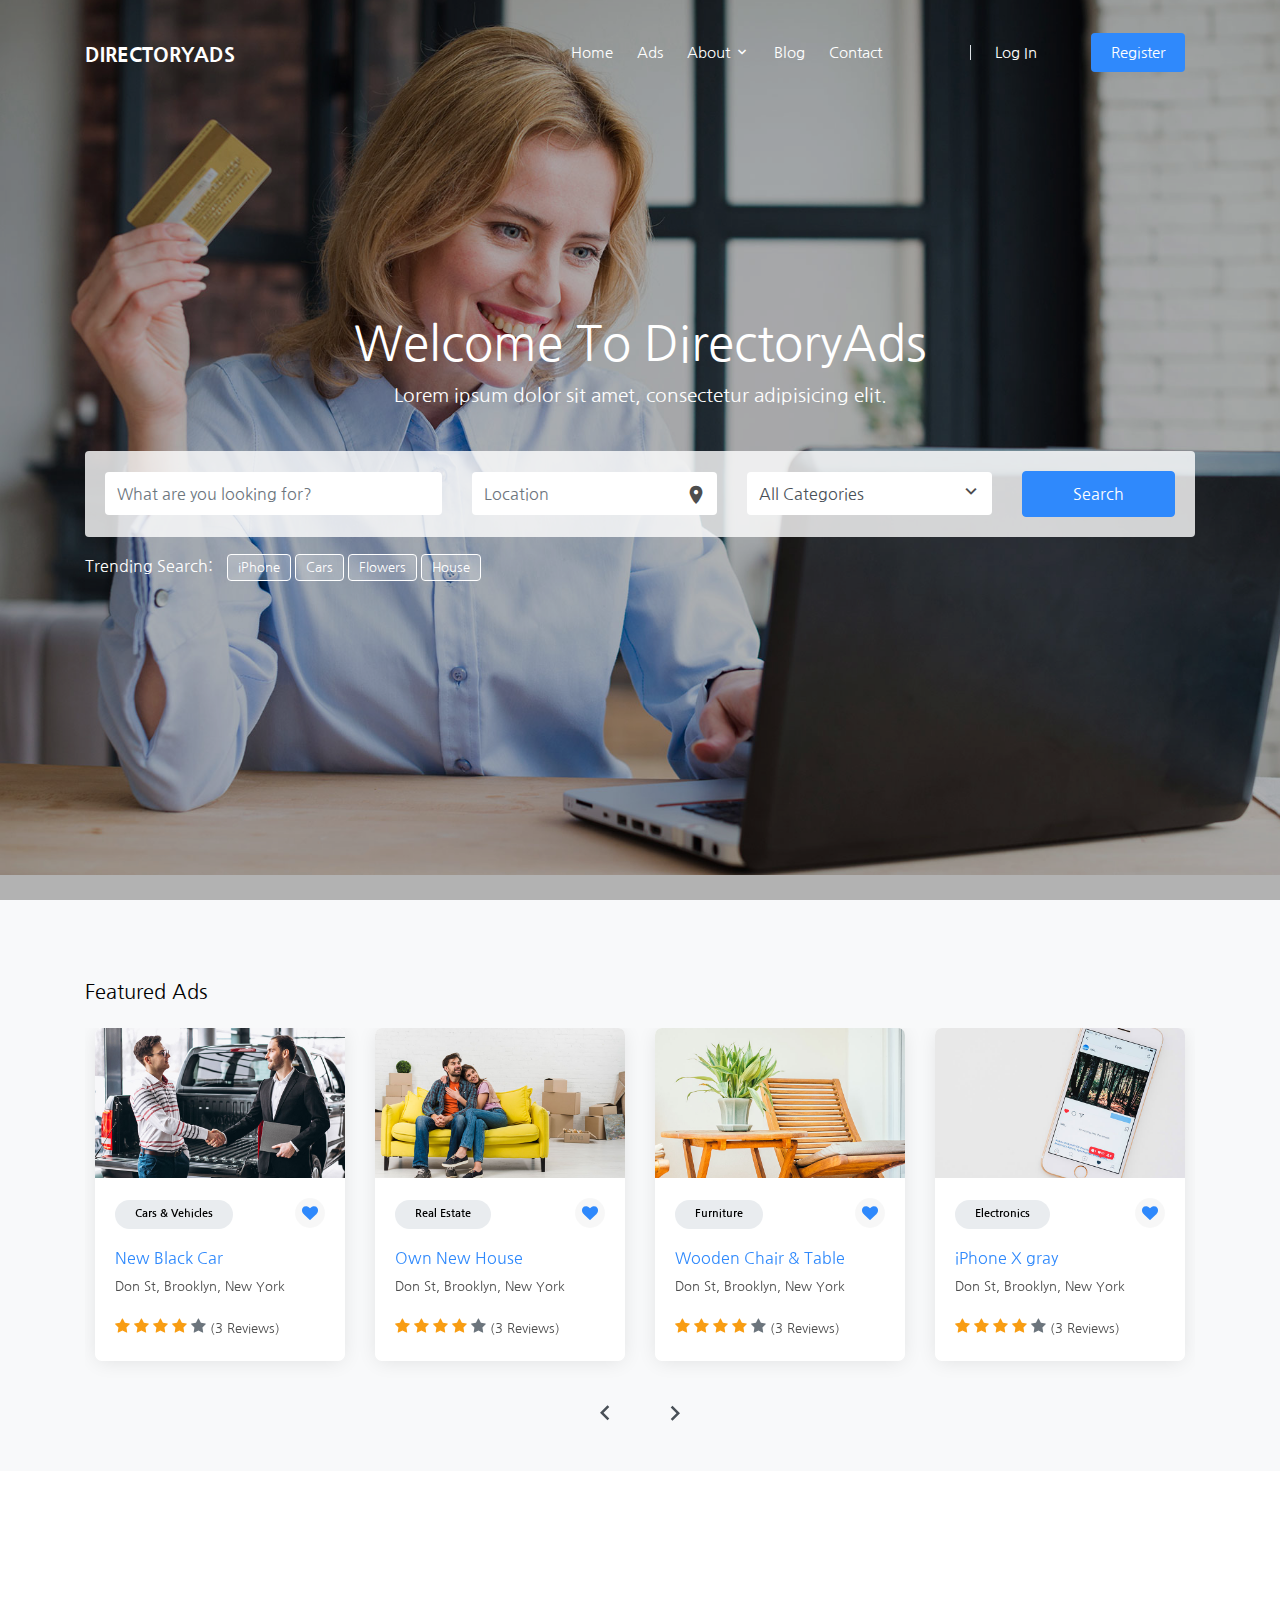
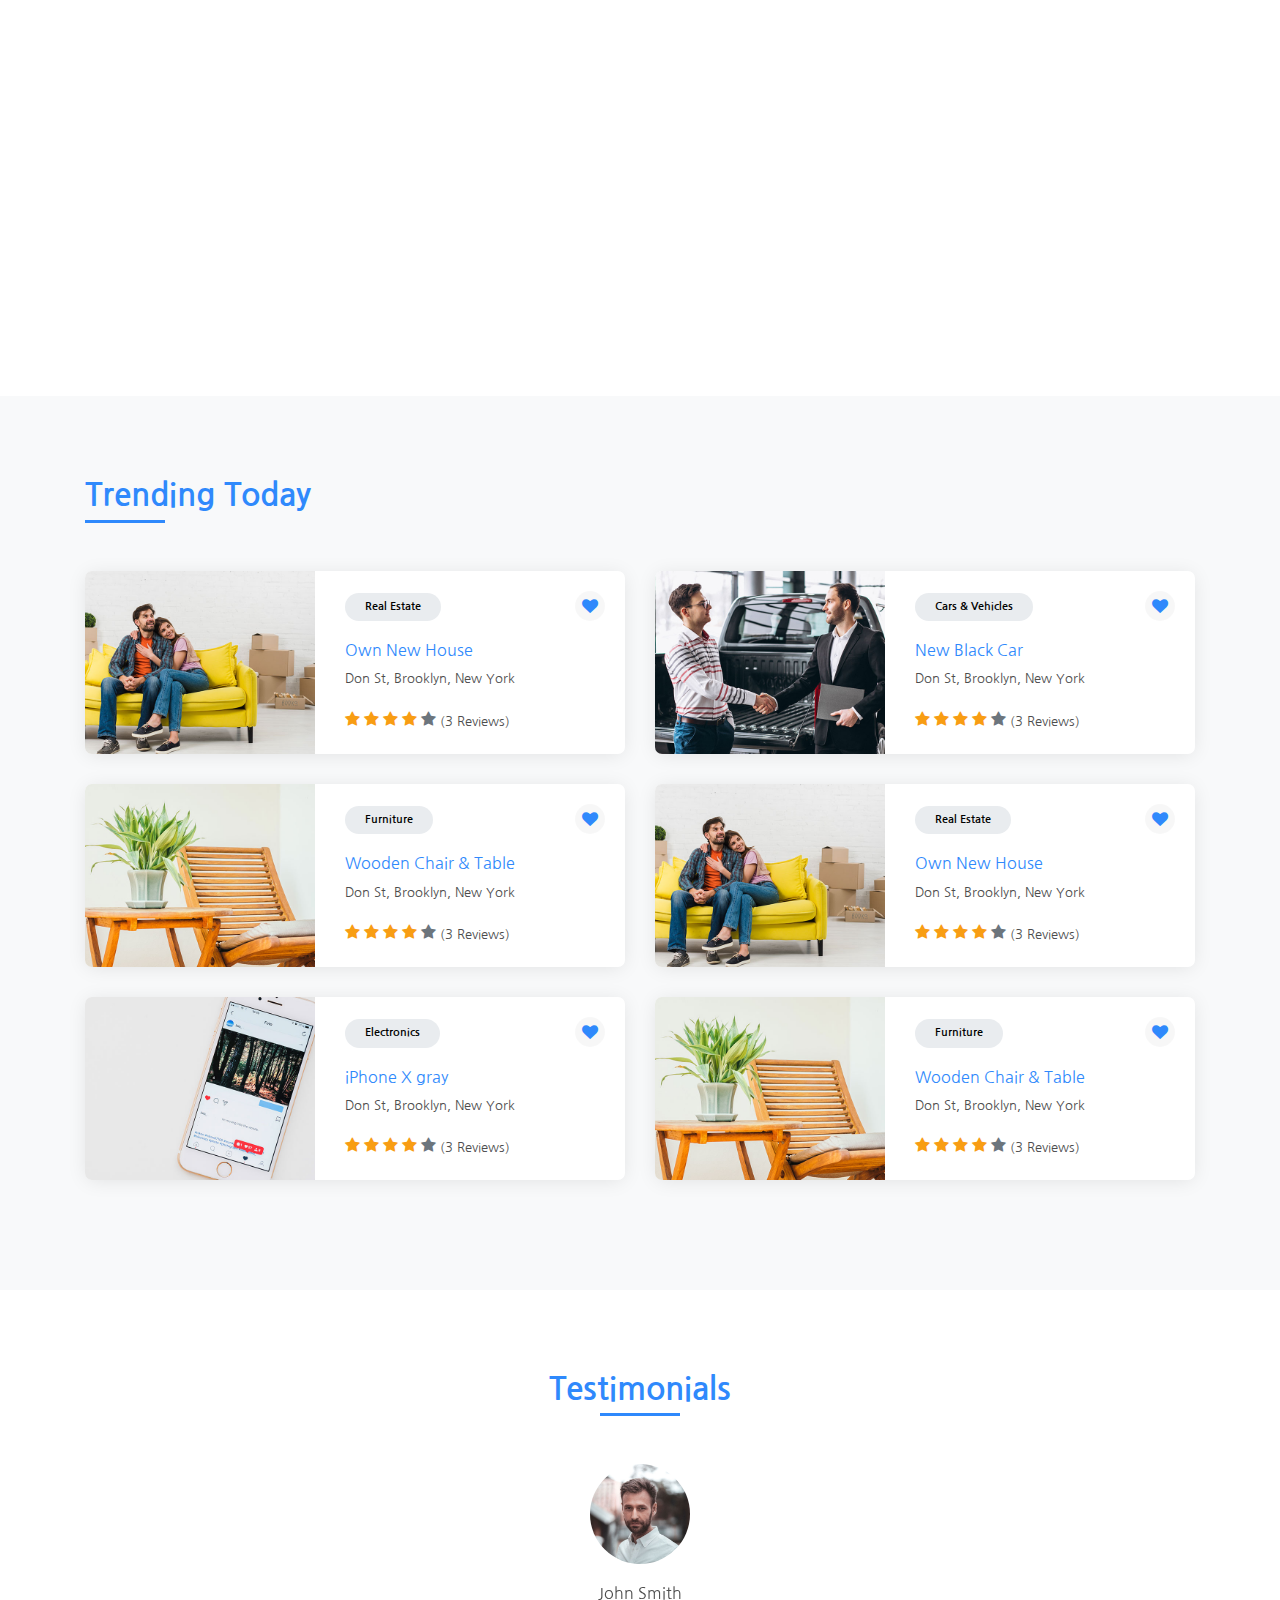
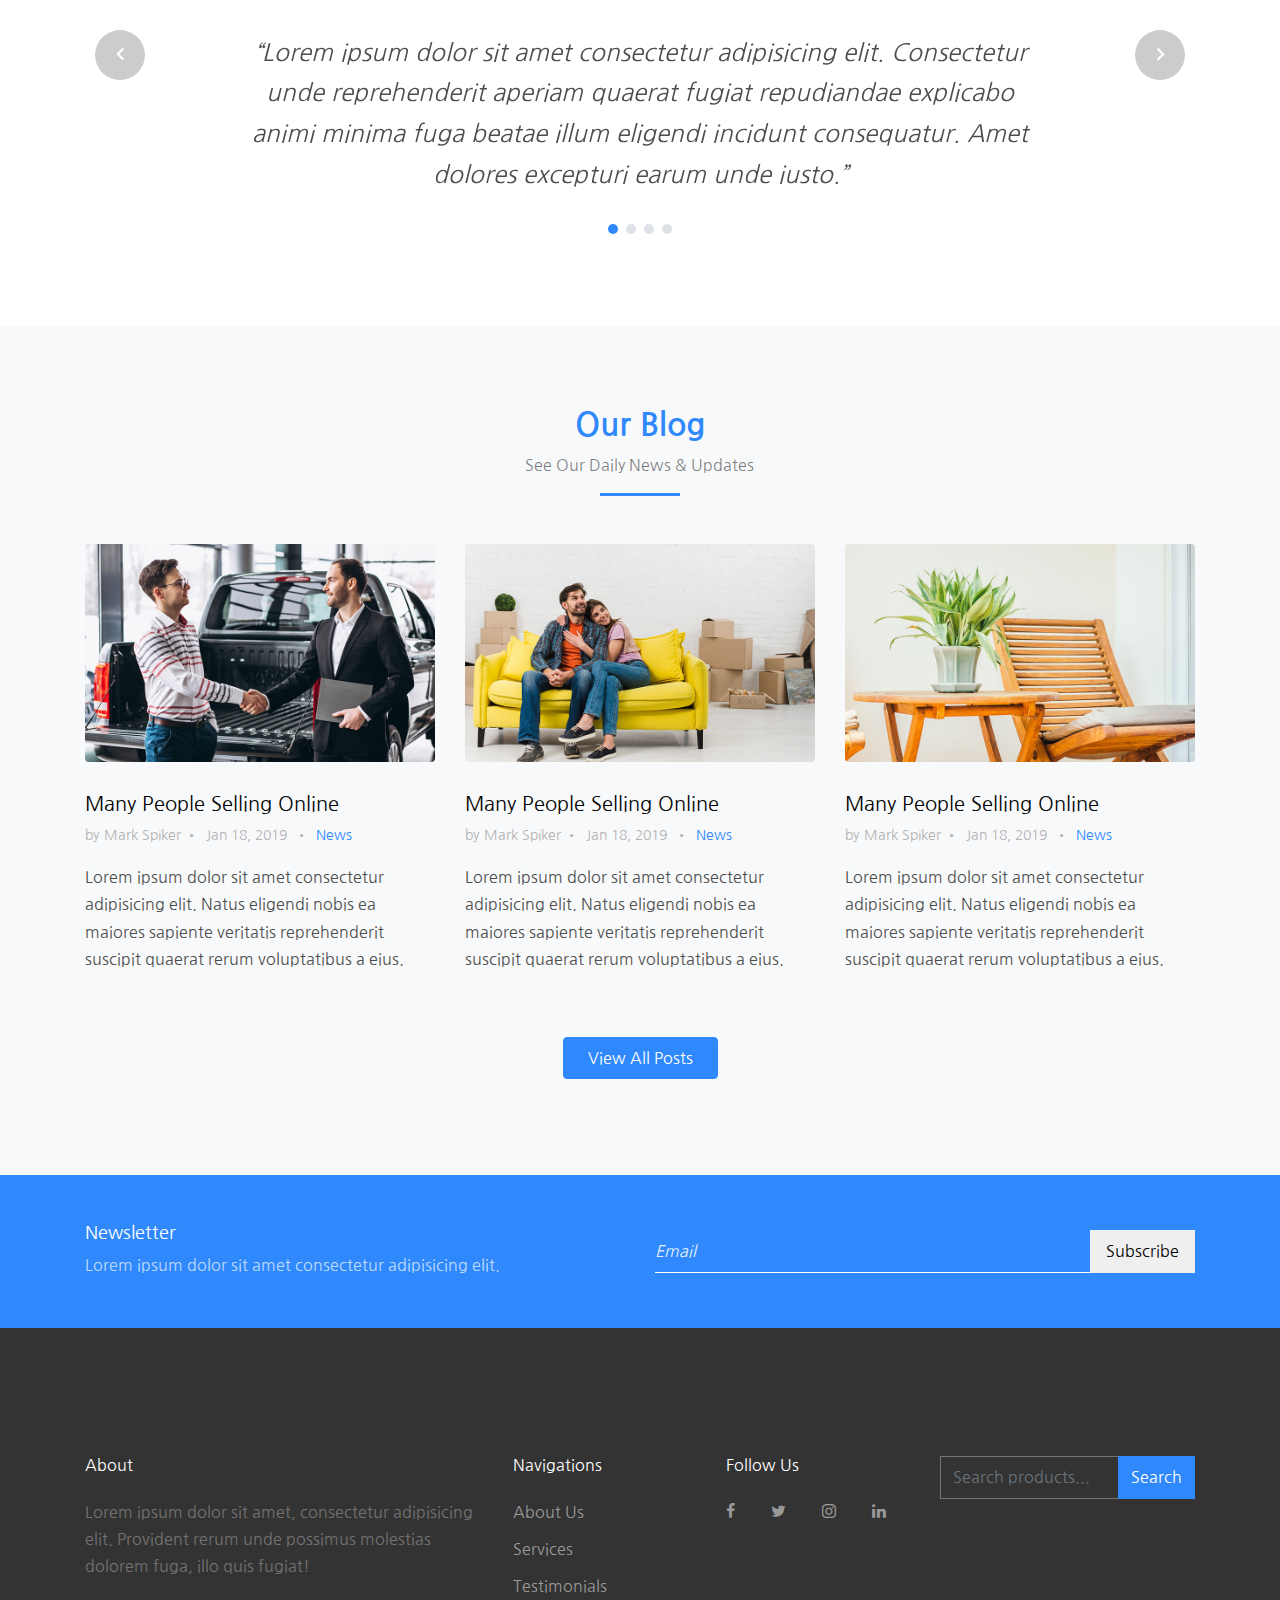
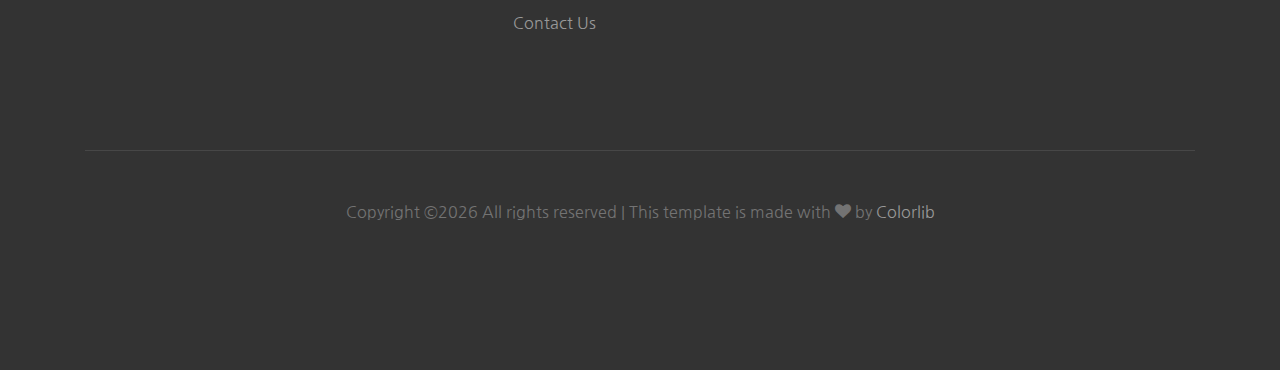
==== index.html @ e3dbe763 "Initial commit" ====
<!DOCTYPE html>
<html lang="en">
  <head>
    <title>DirectoryAds &mdash; Colorlib Website Template</title>
    <meta charset="utf-8">
    <meta name="viewport" content="width=device-width, initial-scale=1, shrink-to-fit=no">

    <link href="https://fonts.googleapis.com/css?family=Nanum+Gothic:400,700,800" rel="stylesheet">
    <link rel="stylesheet" href="fonts/icomoon/style.css">

    <link rel="stylesheet" href="css/bootstrap.min.css">
    <link rel="stylesheet" href="css/magnific-popup.css">
    <link rel="stylesheet" href="css/jquery-ui.css">
    <link rel="stylesheet" href="css/owl.carousel.min.css">
    <link rel="stylesheet" href="css/owl.theme.default.min.css">

    <link rel="stylesheet" href="css/bootstrap-datepicker.css">

    <link rel="stylesheet" href="fonts/flaticon/font/flaticon.css">

    <link rel="stylesheet" href="css/aos.css">
    <link rel="stylesheet" href="css/rangeslider.css">

    <link rel="stylesheet" href="css/style.css">
    
  </head>
  <body>
  
  <div class="site-wrap">

    <div class="site-mobile-menu">
      <div class="site-mobile-menu-header">
        <div class="site-mobile-menu-close mt-3">
          <span class="icon-close2 js-menu-toggle"></span>
        </div>
      </div>
      <div class="site-mobile-menu-body"></div>
    </div>
    
    <header class="site-navbar container py-0 " role="banner">

      <!-- <div class="container"> -->
        <div class="row align-items-center">
          
          <div class="col-6 col-xl-2">
            <h1 class="mb-0 site-logo"><a href="index.html" class="text-white mb-0">DirectoryAds</a></h1>
          </div>
          <div class="col-12 col-md-10 d-none d-xl-block">
            <nav class="site-navigation position-relative text-right" role="navigation">

              <ul class="site-menu js-clone-nav mr-auto d-none d-lg-block">
                <li class="active"><a href="index.html">Home</a></li>
                <li><a href="listings.html">Ads</a></li>
                <li class="has-children">
                  <a href="about.html">About</a>
                  <ul class="dropdown">
                    <li><a href="#">The Company</a></li>
                    <li><a href="#">The Leadership</a></li>
                    <li><a href="#">Philosophy</a></li>
                    <li><a href="#">Careers</a></li>
                  </ul>
                </li>
                <li><a href="blog.html">Blog</a></li>
                <li class="mr-5"><a href="contact.html">Contact</a></li>

                <li class="ml-xl-3 login"><a href="login.html"><span class="border-left pl-xl-4"></span>Log In</a></li>

                <li><a href="register.html" class="cta"><span class="bg-primary text-white rounded">Register</span></a></li>
              </ul>
            </nav>
          </div>


          <div class="d-inline-block d-xl-none ml-auto py-3 col-6 text-right" style="position: relative; top: 3px;">
            <a href="#" class="site-menu-toggle js-menu-toggle text-white"><span class="icon-menu h3"></span></a>
          </div>

        </div>
      <!-- </div> -->
      
    </header>

  

    <div class="site-blocks-cover overlay" style="background-image: url(images/hero_2.jpg);" data-aos="fade" data-stellar-background-ratio="0.5">
      <div class="container">
        <div class="row align-items-center justify-content-center text-center">

          <div class="col-md-12">
            
            
            <div class="row justify-content-center mb-4">
              <div class="col-md-8 text-center">
                <h1 class="" data-aos="fade-up">Welcome To DirectoryAds</h1>
                <p data-aos="fade-up" data-aos-delay="100">Lorem ipsum dolor sit amet, consectetur adipisicing elit. </p>
              </div>
            </div>

            <div class="form-search-wrap mb-3" data-aos="fade-up" data-aos-delay="200">
              <form method="post">
                <div class="row align-items-center">
                  <div class="col-lg-12 mb-4 mb-xl-0 col-xl-4">
                    <input type="text" class="form-control rounded" placeholder="What are you looking for?">
                  </div>
                  <div class="col-lg-12 mb-4 mb-xl-0 col-xl-3">
                    <div class="wrap-icon">
                      <span class="icon icon-room"></span>
                      <input type="text" class="form-control rounded" placeholder="Location">
                    </div>
                    
                  </div>
                  <div class="col-lg-12 mb-4 mb-xl-0 col-xl-3">
                    <div class="select-wrap">
                      <span class="icon"><span class="icon-keyboard_arrow_down"></span></span>
                      <select class="form-control rounded" name="" id="">
                        <option value="">All Categories</option>
                        <option value="">Real Estate</option>
                        <option value="">Books &amp;  Magazines</option>
                        <option value="">Furniture</option>
                        <option value="">Electronics</option>
                        <option value="">Cars &amp; Vehicles</option>
                        <option value="">Others</option>
                      </select>
                    </div>
                  </div>
                  <div class="col-lg-12 col-xl-2 ml-auto text-right">
                    <input type="submit" class="btn btn-primary btn-block rounded" value="Search">
                  </div>
                  
                </div>
              </form>
            </div>

            <div class="row text-left trending-search" data-aos="fade-up"  data-aos-delay="300">
              <div class="col-12">
                <h2 class="d-inline-block">Trending Search:</h2>
                <a href="#">iPhone</a>
                <a href="#">Cars</a>
                <a href="#">Flowers</a>
                <a href="#">House</a>
              </div>
            </div>

          </div>
        </div>
      </div>
    </div>  

    <div class="site-section bg-light">
      <div class="container">
        
        
        <div class="row">
          <div class="col-12">
            <h2 class="h5 mb-4 text-black">Featured Ads</h2>
          </div>
        </div>
        <div class="row">
          <div class="col-12  block-13">
            <div class="owl-carousel nonloop-block-13">
              
              <div class="d-block d-md-flex listing vertical">
                <a href="listings-single.html" class="img d-block" style="background-image: url('images/img_1.jpg')"></a>
                <div class="lh-content">
                  <span class="category">Cars &amp; Vehicles</span>
                  <a href="#" class="bookmark"><span class="icon-heart"></span></a>
                  <h3><a href="listings-single.html">New Black Car</a></h3>
                  <address>Don St, Brooklyn, New York</address>
                  <p class="mb-0">
                    <span class="icon-star text-warning"></span>
                    <span class="icon-star text-warning"></span>
                    <span class="icon-star text-warning"></span>
                    <span class="icon-star text-warning"></span>
                    <span class="icon-star text-secondary"></span>
                    <span class="review">(3 Reviews)</span>
                  </p>
                </div>
              </div>

              <div class="d-block d-md-flex listing vertical">
                <a href="listings-single.html" class="img d-block" style="background-image: url('images/img_2.jpg')"></a>
                <div class="lh-content">
                  <span class="category">Real Estate</span>
                  <a href="#" class="bookmark"><span class="icon-heart"></span></a>
                  <h3><a href="listings-single.html">Own New House</a></h3>
                  <address>Don St, Brooklyn, New York</address>
                  <p class="mb-0">
                    <span class="icon-star text-warning"></span>
                    <span class="icon-star text-warning"></span>
                    <span class="icon-star text-warning"></span>
                    <span class="icon-star text-warning"></span>
                    <span class="icon-star text-secondary"></span>
                    <span class="review">(3 Reviews)</span>
                  </p>
                </div>
              </div>

              <div class="d-block d-md-flex listing vertical">
                <a href="listings-single.html" class="img d-block" style="background-image: url('images/img_3.jpg')"></a>
                <div class="lh-content">
                  <span class="category">Furniture</span>
                  <a href="#" class="bookmark"><span class="icon-heart"></span></a>
                  <h3><a href="listings-single.html">Wooden Chair &amp; Table</a></h3>
                  <address>Don St, Brooklyn, New York</address>
                  <p class="mb-0">
                    <span class="icon-star text-warning"></span>
                    <span class="icon-star text-warning"></span>
                    <span class="icon-star text-warning"></span>
                    <span class="icon-star text-warning"></span>
                    <span class="icon-star text-secondary"></span>
                    <span class="review">(3 Reviews)</span>
                  </p>
                </div>
              </div>

              <div class="d-block d-md-flex listing vertical">
                <a href="listings-single.html" class="img d-block" style="background-image: url('images/img_4.jpg')"></a>
                <div class="lh-content">
                  <span class="category">Electronics</span>
                  <a href="#" class="bookmark"><span class="icon-heart"></span></a>
                  <h3><a href="listings-single.html">iPhone X gray</a></h3>
                  <address>Don St, Brooklyn, New York</address>
                  <p class="mb-0">
                    <span class="icon-star text-warning"></span>
                    <span class="icon-star text-warning"></span>
                    <span class="icon-star text-warning"></span>
                    <span class="icon-star text-warning"></span>
                    <span class="icon-star text-secondary"></span>
                    <span class="review">(3 Reviews)</span>
                  </p>
                </div>
              </div>

              <div class="d-block d-md-flex listing vertical">
                <a href="listings-single.html" class="img d-block" style="background-image: url('images/img_1.jpg')"></a>
                <div class="lh-content">
                  <span class="category">Cars &amp; Vehicles</span>
                  <a href="#" class="bookmark"><span class="icon-heart"></span></a>
                  <h3><a href="listings-single.html">New Black Car</a></h3>
                  <address>Don St, Brooklyn, New York</address>
                  <p class="mb-0">
                    <span class="icon-star text-warning"></span>
                    <span class="icon-star text-warning"></span>
                    <span class="icon-star text-warning"></span>
                    <span class="icon-star text-warning"></span>
                    <span class="icon-star text-secondary"></span>
                    <span class="review">(3 Reviews)</span>
                  </p>
                </div>
              </div>

              <div class="d-block d-md-flex listing vertical">
                <a href="listings-single.html" class="img d-block" style="background-image: url('images/img_2.jpg')"></a>
                <div class="lh-content">
                  <span class="category">Real Estate</span>
                  <a href="#" class="bookmark"><span class="icon-heart"></span></a>
                  <h3><a href="listings-single.html">Own New House</a></h3>
                  <address>Don St, Brooklyn, New York</address>
                  <p class="mb-0">
                    <span class="icon-star text-warning"></span>
                    <span class="icon-star text-warning"></span>
                    <span class="icon-star text-warning"></span>
                    <span class="icon-star text-warning"></span>
                    <span class="icon-star text-secondary"></span>
                    <span class="review">(3 Reviews)</span>
                  </p>
                </div>
              </div>

              <div class="d-block d-md-flex listing vertical">
                <a href="listings-single.html" class="img d-block" style="background-image: url('images/img_3.jpg')"></a>
                <div class="lh-content">
                  <span class="category">Furniture</span>
                  <a href="#" class="bookmark"><span class="icon-heart"></span></a>
                  <h3><a href="listings-single.html">Wooden Chair &amp; Table</a></h3>
                  <address>Don St, Brooklyn, New York</address>
                  <p class="mb-0">
                    <span class="icon-star text-warning"></span>
                    <span class="icon-star text-warning"></span>
                    <span class="icon-star text-warning"></span>
                    <span class="icon-star text-warning"></span>
                    <span class="icon-star text-secondary"></span>
                    <span class="review">(3 Reviews)</span>
                  </p>
                </div>
              </div>

              <div class="d-block d-md-flex listing vertical">
                <a href="listings-single.html" class="img d-block" style="background-image: url('images/img_4.jpg')"></a>
                <div class="lh-content">
                  <span class="category">Electronics</span>
                  <a href="#" class="bookmark"><span class="icon-heart"></span></a>
                  <h3><a href="listings-single.html">iPhone X gray</a></h3>
                  <address>Don St, Brooklyn, New York</address>
                  <p class="mb-0">
                    <span class="icon-star text-warning"></span>
                    <span class="icon-star text-warning"></span>
                    <span class="icon-star text-warning"></span>
                    <span class="icon-star text-warning"></span>
                    <span class="icon-star text-secondary"></span>
                    <span class="review">(3 Reviews)</span>
                  </p>
                </div>
              </div>

            </div>
          </div>


        </div>
      </div>
    </div>
    
    <div class="site-section" data-aos="fade">
      <div class="container">
        <div class="row justify-content-center mb-5">
          <div class="col-md-7 text-center border-primary">
            <h2 class="font-weight-light text-primary">Popular Categories</h2>
            <p class="color-black-opacity-5">Lorem Ipsum Dolor Sit Amet</p>
          </div>
        </div>
        <div class="overlap-category mb-5">
          <div class="row align-items-stretch no-gutters">
            <div class="col-sm-6 col-md-4 mb-4 mb-lg-0 col-lg-2">
              <a href="#" class="popular-category h-100">
                <span class="icon"><span class="flaticon-car"></span></span>
                <span class="caption mb-2 d-block">Cars &amp; Vehicles</span>
                <span class="number">1,921</span>
              </a>
            </div>

            <div class="col-sm-6 col-md-4 mb-4 mb-lg-0 col-lg-2">
              <a href="#" class="popular-category h-100">
                <span class="icon"><span class="flaticon-closet"></span></span>
                <span class="caption mb-2 d-block">Furniture</span>
                <span class="number">2,339</span>
              </a>
            </div>

            <div class="col-sm-6 col-md-4 mb-4 mb-lg-0 col-lg-2">
              <a href="#" class="popular-category h-100">
                <span class="icon"><span class="flaticon-home"></span></span>
                <span class="caption mb-2 d-block">Real Estate</span>
                <span class="number">4,398</span>
              </a>
            </div>
            <div class="col-sm-6 col-md-4 mb-4 mb-lg-0 col-lg-2">
              <a href="#" class="popular-category h-100">
                <span class="icon"><span class="flaticon-open-book"></span></span>
                <span class="caption mb-2 d-block">Books &amp; Magazines</span>
                <span class="number">3,298</span>
              </a>
            </div>
            
            <div class="col-sm-6 col-md-4 mb-4 mb-lg-0 col-lg-2">
              <a href="#" class="popular-category h-100">
                <span class="icon"><span class="flaticon-tv"></span></span>
                <span class="caption mb-2 d-block">Electronics</span>
                <span class="number">`2,932</span>
              </a>
            </div>
            
            <div class="col-sm-6 col-md-4 mb-4 mb-lg-0 col-lg-2">
              <a href="#" class="popular-category h-100">
                <span class="icon"><span class="flaticon-pizza"></span></span>
                <span class="caption mb-2 d-block">Other</span>
                <span class="number">183</span>
              </a>
            </div>
          </div>
        </div>
        
        
      </div>
    </div>


    <div class="site-section bg-light">
      <div class="container">
        <div class="row mb-5">
          <div class="col-md-7 text-left border-primary">
            <h2 class="font-weight-light text-primary">Trending Today</h2>
          </div>
        </div>
        <div class="row mt-5">
          <div class="col-lg-6">

            <div class="d-block d-md-flex listing">
              <a href="listings-single.html" class="img d-block" style="background-image: url('images/img_2.jpg')"></a>
              <div class="lh-content">
                <span class="category">Real Estate</span>
                <a href="#" class="bookmark"><span class="icon-heart"></span></a>
                <h3><a href="listings-single.html">Own New House</a></h3>
                <address>Don St, Brooklyn, New York</address>
                <p class="mb-0">
                  <span class="icon-star text-warning"></span>
                  <span class="icon-star text-warning"></span>
                  <span class="icon-star text-warning"></span>
                  <span class="icon-star text-warning"></span>
                  <span class="icon-star text-secondary"></span>
                  <span class="review">(3 Reviews)</span>
                </p>
              </div>
            </div>
            <div class="d-block d-md-flex listing">
                <a href="listings-single.html" class="img d-block" style="background-image: url('images/img_3.jpg')"></a>
                <div class="lh-content">
                  <span class="category">Furniture</span>
                  <a href="#" class="bookmark"><span class="icon-heart"></span></a>
                  <h3><a href="listings-single.html">Wooden Chair &amp; Table</a></h3>
                  <address>Don St, Brooklyn, New York</address>
                  <p class="mb-0">
                    <span class="icon-star text-warning"></span>
                    <span class="icon-star text-warning"></span>
                    <span class="icon-star text-warning"></span>
                    <span class="icon-star text-warning"></span>
                    <span class="icon-star text-secondary"></span>
                    <span class="review">(3 Reviews)</span>
                  </p>
                </div>
              </div>

              <div class="d-block d-md-flex listing">
                <a href="listings-single.html" class="img d-block" style="background-image: url('images/img_4.jpg')"></a>
                <div class="lh-content">
                  <span class="category">Electronics</span>
                  <a href="#" class="bookmark"><span class="icon-heart"></span></a>
                  <h3><a href="listings-single.html">iPhone X gray</a></h3>
                  <address>Don St, Brooklyn, New York</address>
                  <p class="mb-0">
                    <span class="icon-star text-warning"></span>
                    <span class="icon-star text-warning"></span>
                    <span class="icon-star text-warning"></span>
                    <span class="icon-star text-warning"></span>
                    <span class="icon-star text-secondary"></span>
                    <span class="review">(3 Reviews)</span>
                  </p>
                </div>
              </div>

             

          </div>
          <div class="col-lg-6">

            <div class="d-block d-md-flex listing">
              <a href="listings-single.html" class="img d-block" style="background-image: url('images/img_1.jpg')"></a>
              <div class="lh-content">
                <span class="category">Cars &amp; Vehicles</span>
                <a href="#" class="bookmark"><span class="icon-heart"></span></a>
                <h3><a href="listings-single.html">New Black Car</a></h3>
                <address>Don St, Brooklyn, New York</address>
                <p class="mb-0">
                  <span class="icon-star text-warning"></span>
                  <span class="icon-star text-warning"></span>
                  <span class="icon-star text-warning"></span>
                  <span class="icon-star text-warning"></span>
                  <span class="icon-star text-secondary"></span>
                  <span class="review">(3 Reviews)</span>
                </p>
              </div>
            </div>

            <div class="d-block d-md-flex listing">
              <a href="listings-single.html" class="img d-block" style="background-image: url('images/img_2.jpg')"></a>
              <div class="lh-content">
                <span class="category">Real Estate</span>
                <a href="#" class="bookmark"><span class="icon-heart"></span></a>
                <h3><a href="listings-single.html">Own New House</a></h3>
                <address>Don St, Brooklyn, New York</address>
                <p class="mb-0">
                  <span class="icon-star text-warning"></span>
                  <span class="icon-star text-warning"></span>
                  <span class="icon-star text-warning"></span>
                  <span class="icon-star text-warning"></span>
                  <span class="icon-star text-secondary"></span>
                  <span class="review">(3 Reviews)</span>
                </p>
              </div>
            </div>
            <div class="d-block d-md-flex listing">
                <a href="listings-single.html" class="img d-block" style="background-image: url('images/img_3.jpg')"></a>
                <div class="lh-content">
                  <span class="category">Furniture</span>
                  <a href="#" class="bookmark"><span class="icon-heart"></span></a>
                  <h3><a href="listings-single.html">Wooden Chair &amp; Table</a></h3>
                  <address>Don St, Brooklyn, New York</address>
                  <p class="mb-0">
                    <span class="icon-star text-warning"></span>
                    <span class="icon-star text-warning"></span>
                    <span class="icon-star text-warning"></span>
                    <span class="icon-star text-warning"></span>
                    <span class="icon-star text-secondary"></span>
                    <span class="review">(3 Reviews)</span>
                  </p>
                </div>
              </div>

          </div>
        </div>
      </div>
    </div>
    
    <div class="site-section bg-white">
      <div class="container">

        <div class="row justify-content-center mb-5">
          <div class="col-md-7 text-center border-primary">
            <h2 class="font-weight-light text-primary">Testimonials</h2>
          </div>
        </div>

        <div class="slide-one-item home-slider owl-carousel">
          <div>
            <div class="testimonial">
              <figure class="mb-4">
                <img src="images/person_3.jpg" alt="Image" class="img-fluid mb-3">
                <p>John Smith</p>
              </figure>
              <blockquote>
                <p>&ldquo;Lorem ipsum dolor sit amet consectetur adipisicing elit. Consectetur unde reprehenderit aperiam quaerat fugiat repudiandae explicabo animi minima fuga beatae illum eligendi incidunt consequatur. Amet dolores excepturi earum unde iusto.&rdquo;</p>
              </blockquote>
            </div>
          </div>
          <div>
            <div class="testimonial">
              <figure class="mb-4">
                <img src="images/person_2.jpg" alt="Image" class="img-fluid mb-3">
                <p>Christine Aguilar</p>
              </figure>
              <blockquote>
                <p>&ldquo;Lorem ipsum dolor sit amet consectetur adipisicing elit. Consectetur unde reprehenderit aperiam quaerat fugiat repudiandae explicabo animi minima fuga beatae illum eligendi incidunt consequatur. Amet dolores excepturi earum unde iusto.&rdquo;</p>
              </blockquote>
            </div>
          </div>

          <div>
            <div class="testimonial">
              <figure class="mb-4">
                <img src="images/person_4.jpg" alt="Image" class="img-fluid mb-3">
                <p>Robert Spears</p>
              </figure>
              <blockquote>
                <p>&ldquo;Lorem ipsum dolor sit amet consectetur adipisicing elit. Consectetur unde reprehenderit aperiam quaerat fugiat repudiandae explicabo animi minima fuga beatae illum eligendi incidunt consequatur. Amet dolores excepturi earum unde iusto.&rdquo;</p>
              </blockquote>
            </div>
          </div>

          <div>
            <div class="testimonial">
              <figure class="mb-4">
                <img src="images/person_5.jpg" alt="Image" class="img-fluid mb-3">
                <p>Bruce Rogers</p>
              </figure>
              <blockquote>
                <p>&ldquo;Lorem ipsum dolor sit amet consectetur adipisicing elit. Consectetur unde reprehenderit aperiam quaerat fugiat repudiandae explicabo animi minima fuga beatae illum eligendi incidunt consequatur. Amet dolores excepturi earum unde iusto.&rdquo;</p>
              </blockquote>
            </div>
          </div>

        </div>
      </div>
    </div>



    <div class="site-section bg-light">
      <div class="container">
        <div class="row justify-content-center mb-5">
          <div class="col-md-7 text-center border-primary">
            <h2 class="font-weight-light text-primary">Our Blog</h2>
            <p class="color-black-opacity-5">See Our Daily News &amp; Updates</p>
          </div>
        </div>
        <div class="row mb-3 align-items-stretch">
          <div class="col-md-6 col-lg-4 mb-4 mb-lg-4">
            <div class="h-entry">
              <img src="images/img_1.jpg" alt="Image" class="img-fluid rounded">
              <h2 class="font-size-regular"><a href="#" class="text-black">Many People Selling Online</a></h2>
              <div class="meta mb-3">by Mark Spiker<span class="mx-1">&bullet;</span> Jan 18, 2019 <span class="mx-1">&bullet;</span> <a href="#">News</a></div>
              <p>Lorem ipsum dolor sit amet consectetur adipisicing elit. Natus eligendi nobis ea maiores sapiente veritatis reprehenderit suscipit quaerat rerum voluptatibus a eius.</p>
            </div> 
          </div>
          <div class="col-md-6 col-lg-4 mb-4 mb-lg-4">
            <div class="h-entry">
              <img src="images/img_2.jpg" alt="Image" class="img-fluid rounded">
              <h2 class="font-size-regular"><a href="#" class="text-black">Many People Selling Online</a></h2>
              <div class="meta mb-3">by Mark Spiker<span class="mx-1">&bullet;</span> Jan 18, 2019 <span class="mx-1">&bullet;</span> <a href="#">News</a></div>
              <p>Lorem ipsum dolor sit amet consectetur adipisicing elit. Natus eligendi nobis ea maiores sapiente veritatis reprehenderit suscipit quaerat rerum voluptatibus a eius.</p>
            </div> 
          </div>
          <div class="col-md-6 col-lg-4 mb-4 mb-lg-4">
            <div class="h-entry">
              <img src="images/img_3.jpg" alt="Image" class="img-fluid rounded">
              <h2 class="font-size-regular"><a href="#" class="text-black">Many People Selling Online</a></h2>
              <div class="meta mb-3">by Mark Spiker<span class="mx-1">&bullet;</span> Jan 18, 2019 <span class="mx-1">&bullet;</span> <a href="#">News</a></div>
              <p>Lorem ipsum dolor sit amet consectetur adipisicing elit. Natus eligendi nobis ea maiores sapiente veritatis reprehenderit suscipit quaerat rerum voluptatibus a eius.</p>
            </div>
          </div>

          <div class="col-12 text-center mt-4">
            <a href="#" class="btn btn-primary rounded py-2 px-4 text-white">View All Posts</a>
          </div>
        </div>
      </div>
    </div>

    
    <div class="newsletter bg-primary py-5">
      <div class="container">
        <div class="row align-items-center">
          <div class="col-md-6">
            <h2>Newsletter</h2>
            <p>Lorem ipsum dolor sit amet consectetur adipisicing elit.</p>
          </div>
          <div class="col-md-6">
            
            <form class="d-flex">
              <input type="text" class="form-control" placeholder="Email">
              <input type="submit" value="Subscribe" class="btn btn-white"> 
            </form>
          </div>
        </div>
      </div>
    </div>
  
    
    <footer class="site-footer">
      <div class="container">
        <div class="row">
          <div class="col-md-9">
            <div class="row">
              <div class="col-md-6">
                <h2 class="footer-heading mb-4">About</h2>
                <p>Lorem ipsum dolor sit amet, consectetur adipisicing elit. Provident rerum unde possimus molestias dolorem fuga, illo quis fugiat!</p>
              </div>
              
              <div class="col-md-3">
                <h2 class="footer-heading mb-4">Navigations</h2>
                <ul class="list-unstyled">
                  <li><a href="#">About Us</a></li>
                  <li><a href="#">Services</a></li>
                  <li><a href="#">Testimonials</a></li>
                  <li><a href="#">Contact Us</a></li>
                </ul>
              </div>
              <div class="col-md-3">
                <h2 class="footer-heading mb-4">Follow Us</h2>
                <a href="#" class="pl-0 pr-3"><span class="icon-facebook"></span></a>
                <a href="#" class="pl-3 pr-3"><span class="icon-twitter"></span></a>
                <a href="#" class="pl-3 pr-3"><span class="icon-instagram"></span></a>
                <a href="#" class="pl-3 pr-3"><span class="icon-linkedin"></span></a>
              </div>
            </div>
          </div>
          <div class="col-md-3">
            <form action="#" method="post">
              <div class="input-group mb-3">
                <input type="text" class="form-control border-secondary text-white bg-transparent" placeholder="Search products..." aria-label="Enter Email" aria-describedby="button-addon2">
                <div class="input-group-append">
                  <button class="btn btn-primary text-white" type="button" id="button-addon2">Search</button>
                </div>
              </div>
            </form>
          </div>
        </div>
        <div class="row pt-5 mt-5 text-center">
          <div class="col-md-12">
            <div class="border-top pt-5">
            <p>
            <!-- Link back to Colorlib can't be removed. Template is licensed under CC BY 3.0. -->
            Copyright &copy;<script>document.write(new Date().getFullYear());</script> All rights reserved | This template is made with <i class="icon-heart" aria-hidden="true"></i> by <a href="https://colorlib.com" target="_blank" >Colorlib</a>
            <!-- Link back to Colorlib can't be removed. Template is licensed under CC BY 3.0. -->
            </p>
            </div>
          </div>
          
        </div>
      </div>
    </footer>
  </div>

  <script src="js/jquery-3.3.1.min.js"></script>
  <script src="js/jquery-migrate-3.0.1.min.js"></script>
  <script src="js/jquery-ui.js"></script>
  <script src="js/popper.min.js"></script>
  <script src="js/bootstrap.min.js"></script>
  <script src="js/owl.carousel.min.js"></script>
  <script src="js/jquery.stellar.min.js"></script>
  <script src="js/jquery.countdown.min.js"></script>
  <script src="js/jquery.magnific-popup.min.js"></script>
  <script src="js/bootstrap-datepicker.min.js"></script>
  <script src="js/aos.js"></script>
  <script src="js/rangeslider.min.js"></script>

  <script src="js/main.js"></script>
    
  </body>
</html>
---- fonts/icomoon/style.css ----
@font-face {
  font-family: 'icomoon';
  src:  url('fonts/icomoon.eot?10si43');
  src:  url('fonts/icomoon.eot?10si43#iefix') format('embedded-opentype'),
    url('fonts/icomoon.ttf?10si43') format('truetype'),
    url('fonts/icomoon.woff?10si43') format('woff'),
    url('fonts/icomoon.svg?10si43#icomoon') format('svg');
  font-weight: normal;
  font-style: normal;
}

[class^="icon-"], [class*=" icon-"] {
  /* use !important to prevent issues with browser extensions that change fonts */
  font-family: 'icomoon' !important;
  speak: none;
  font-style: normal;
  font-weight: normal;
  font-variant: normal;
  text-transform: none;
  line-height: 1;

  /* Better Font Rendering =========== */
  -webkit-font-smoothing: antialiased;
  -moz-osx-font-smoothing: grayscale;
}

.icon-asterisk:before {
  content: "\f069";
}
.icon-plus:before {
  content: "\f067";
}
.icon-question:before {
  content: "\f128";
}
.icon-minus:before {
  content: "\f068";
}
.icon-glass:before {
  content: "\f000";
}
.icon-music:before {
  content: "\f001";
}
.icon-search:before {
  content: "\f002";
}
.icon-envelope-o:before {
  content: "\f003";
}
.icon-heart:before {
  content: "\f004";
}
.icon-star:before {
  content: "\f005";
}
.icon-star-o:before {
  content: "\f006";
}
.icon-user:before {
  content: "\f007";
}
.icon-film:before {
  content: "\f008";
}
.icon-th-large:before {
  content: "\f009";
}
.icon-th:before {
  content: "\f00a";
}
.icon-th-list:before {
  content: "\f00b";
}
.icon-check:before {
  content: "\f00c";
}
.icon-close:before {
  content: "\f00d";
}
.icon-remove:before {
  content: "\f00d";
}
.icon-times:before {
  content: "\f00d";
}
.icon-search-plus:before {
  content: "\f00e";
}
.icon-search-minus:before {
  content: "\f010";
}
.icon-power-off:before {
  content: "\f011";
}
.icon-signal:before {
  content: "\f012";
}
.icon-cog:before {
  content: "\f013";
}
.icon-gear:before {
  content: "\f013";
}
.icon-trash-o:before {
  content: "\f014";
}
.icon-home:before {
  content: "\f015";
}
.icon-file-o:before {
  content: "\f016";
}
.icon-clock-o:before {
  content: "\f017";
}
.icon-road:before {
  content: "\f018";
}
.icon-download:before {
  content: "\f019";
}
.icon-arrow-circle-o-down:before {
  content: "\f01a";
}
.icon-arrow-circle-o-up:before {
  content: "\f01b";
}
.icon-inbox:before {
  content: "\f01c";
}
.icon-play-circle-o:before {
  content: "\f01d";
}
.icon-repeat:before {
  content: "\f01e";
}
.icon-rotate-right:before {
  content: "\f01e";
}
.icon-refresh:before {
  content: "\f021";
}
.icon-list-alt:before {
  content: "\f022";
}
.icon-lock:before {
  content: "\f023";
}
.icon-flag:before {
  content: "\f024";
}
.icon-headphones:before {
  content: "\f025";
}
.icon-volume-off:before {
  content: "\f026";
}
.icon-volume-down:before {
  content: "\f027";
}
.icon-volume-up:before {
  content: "\f028";
}
.icon-qrcode:before {
  content: "\f029";
}
.icon-barcode:before {
  content: "\f02a";
}
.icon-tag:before {
  content: "\f02b";
}
.icon-tags:before {
  content: "\f02c";
}
.icon-book:before {
  content: "\f02d";
}
.icon-bookmark:before {
  content: "\f02e";
}
.icon-print:before {
  content: "\f02f";
}
.icon-camera:before {
  content: "\f030";
}
.icon-font:before {
  content: "\f031";
}
.icon-bold:before {
  content: "\f032";
}
.icon-italic:before {
  content: "\f033";
}
.icon-text-height:before {
  content: "\f034";
}
.icon-text-width:before {
  content: "\f035";
}
.icon-align-left:before {
  content: "\f036";
}
.icon-align-center:before {
  content: "\f037";
}
.icon-align-right:before {
  content: "\f038";
}
.icon-align-justify:before {
  content: "\f039";
}
.icon-list:before {
  content: "\f03a";
}
.icon-dedent:before {
  content: "\f03b";
}
.icon-outdent:before {
  content: "\f03b";
}
.icon-indent:before {
  content: "\f03c";
}
.icon-video-camera:before {
  content: "\f03d";
}
.icon-image:before {
  content: "\f03e";
}
.icon-photo:before {
  content: "\f03e";
}
.icon-picture-o:before {
  content: "\f03e";
}
.icon-pencil:before {
  content: "\f040";
}
.icon-map-marker:before {
  content: "\f041";
}
.icon-adjust:before {
  content: "\f042";
}
.icon-tint:before {
  content: "\f043";
}
.icon-edit:before {
  content: "\f044";
}
.icon-pencil-square-o:before {
  content: "\f044";
}
.icon-share-square-o:before {
  content: "\f045";
}
.icon-check-square-o:before {
  content: "\f046";
}
.icon-arrows:before {
  content: "\f047";
}
.icon-step-backward:before {
  content: "\f048";
}
.icon-fast-backward:before {
  content: "\f049";
}
.icon-backward:before {
  content: "\f04a";
}
.icon-play:before {
  content: "\f04b";
}
.icon-pause:before {
  content: "\f04c";
}
.icon-stop:before {
  content: "\f04d";
}
.icon-forward:before {
  content: "\f04e";
}
.icon-fast-forward:before {
  content: "\f050";
}
.icon-step-forward:before {
  content: "\f051";
}
.icon-eject:before {
  content: "\f052";
}
.icon-chevron-left:before {
  content: "\f053";
}
.icon-chevron-right:before {
  content: "\f054";
}
.icon-plus-circle:before {
  content: "\f055";
}
.icon-minus-circle:before {
  content: "\f056";
}
.icon-times-circle:before {
  content: "\f057";
}
.icon-check-circle:before {
  content: "\f058";
}
.icon-question-circle:before {
  content: "\f059";
}
.icon-info-circle:before {
  content: "\f05a";
}
.icon-crosshairs:before {
  content: "\f05b";
}
.icon-times-circle-o:before {
  content: "\f05c";
}
.icon-check-circle-o:before {
  content: "\f05d";
}
.icon-ban:before {
  content: "\f05e";
}
.icon-arrow-left:before {
  content: "\f060";
}
.icon-arrow-right:before {
  content: "\f061";
}
.icon-arrow-up:before {
  content: "\f062";
}
.icon-arrow-down:before {
  content: "\f063";
}
.icon-mail-forward:before {
  content: "\f064";
}
.icon-share:before {
  content: "\f064";
}
.icon-expand:before {
  content: "\f065";
}
.icon-compress:before {
  content: "\f066";
}
.icon-exclamation-circle:before {
  content: "\f06a";
}
.icon-gift:before {
  content: "\f06b";
}
.icon-leaf:before {
  content: "\f06c";
}
.icon-fire:before {
  content: "\f06d";
}
.icon-eye:before {
  content: "\f06e";
}
.icon-eye-slash:before {
  content: "\f070";
}
.icon-exclamation-triangle:before {
  content: "\f071";
}
.icon-warning:before {
  content: "\f071";
}
.icon-plane:before {
  content: "\f072";
}
.icon-calendar:before {
  content: "\f073";
}
.icon-random:before {
  content: "\f074";
}
.icon-comment:before {
  content: "\f075";
}
.icon-magnet:before {
  content: "\f076";
}
.icon-chevron-up:before {
  content: "\f077";
}
.icon-chevron-down:before {
  content: "\f078";
}
.icon-retweet:before {
  content: "\f079";
}
.icon-shopping-cart:before {
  content: "\f07a";
}
.icon-folder:before {
  content: "\f07b";
}
.icon-folder-open:before {
  content: "\f07c";
}
.icon-arrows-v:before {
  content: "\f07d";
}
.icon-arrows-h:before {
  content: "\f07e";
}
.icon-bar-chart:before {
  content: "\f080";
}
.icon-bar-chart-o:before {
  content: "\f080";
}
.icon-twitter-square:before {
  content: "\f081";
}
.icon-facebook-square:before {
  content: "\f082";
}
.icon-camera-retro:before {
  content: "\f083";
}
.icon-key:before {
  content: "\f084";
}
.icon-cogs:before {
  content: "\f085";
}
.icon-gears:before {
  content: "\f085";
}
.icon-comments:before {
  content: "\f086";
}
.icon-thumbs-o-up:before {
  content: "\f087";
}
.icon-thumbs-o-down:before {
  content: "\f088";
}
.icon-star-half:before {
  content: "\f089";
}
.icon-heart-o:before {
  content: "\f08a";
}
.icon-sign-out:before {
  content: "\f08b";
}
.icon-linkedin-square:before {
  content: "\f08c";
}
.icon-thumb-tack:before {
  content: "\f08d";
}
.icon-external-link:before {
  content: "\f08e";
}
.icon-sign-in:before {
  content: "\f090";
}
.icon-trophy:before {
  content: "\f091";
}
.icon-github-square:before {
  content: "\f092";
}
.icon-upload:before {
  content: "\f093";
}
.icon-lemon-o:before {
  content: "\f094";
}
.icon-phone:before {
  content: "\f095";
}
.icon-square-o:before {
  content: "\f096";
}
.icon-bookmark-o:before {
  content: "\f097";
}
.icon-phone-square:before {
  content: "\f098";
}
.icon-twitter:before {
  content: "\f099";
}
.icon-facebook:before {
  content: "\f09a";
}
.icon-facebook-f:before {
  content: "\f09a";
}
.icon-github:before {
  content: "\f09b";
}
.icon-unlock:before {
  content: "\f09c";
}
.icon-credit-card:before {
  content: "\f09d";
}
.icon-feed:before {
  content: "\f09e";
}
.icon-rss:before {
  content: "\f09e";
}
.icon-hdd-o:before {
  content: "\f0a0";
}
.icon-bullhorn:before {
  content: "\f0a1";
}
.icon-bell-o:before {
  content: "\f0a2";
}
.icon-certificate:before {
  content: "\f0a3";
}
.icon-hand-o-right:before {
  content: "\f0a4";
}
.icon-hand-o-left:before {
  content: "\f0a5";
}
.icon-hand-o-up:before {
  content: "\f0a6";
}
.icon-hand-o-down:before {
  content: "\f0a7";
}
.icon-arrow-circle-left:before {
  content: "\f0a8";
}
.icon-arrow-circle-right:before {
  content: "\f0a9";
}
.icon-arrow-circle-up:before {
  content: "\f0aa";
}
.icon-arrow-circle-down:before {
  content: "\f0ab";
}
.icon-globe:before {
  content: "\f0ac";
}
.icon-wrench:before {
  content: "\f0ad";
}
.icon-tasks:before {
  content: "\f0ae";
}
.icon-filter:before {
  content: "\f0b0";
}
.icon-briefcase:before {
  content: "\f0b1";
}
.icon-arrows-alt:before {
  content: "\f0b2";
}
.icon-group:before {
  content: "\f0c0";
}
.icon-users:before {
  content: "\f0c0";
}
.icon-chain:before {
  content: "\f0c1";
}
.icon-link:before {
  content: "\f0c1";
}
.icon-cloud:before {
  content: "\f0c2";
}
.icon-flask:before {
  content: "\f0c3";
}
.icon-cut:before {
  content: "\f0c4";
}
.icon-scissors:before {
  content: "\f0c4";
}
.icon-copy:before {
  content: "\f0c5";
}
.icon-files-o:before {
  content: "\f0c5";
}
.icon-paperclip:before {
  content: "\f0c6";
}
.icon-floppy-o:before {
  content: "\f0c7";
}
.icon-save:before {
  content: "\f0c7";
}
.icon-square:before {
  content: "\f0c8";
}
.icon-bars:before {
  content: "\f0c9";
}
.icon-navicon:before {
  content: "\f0c9";
}
.icon-reorder:before {
  content: "\f0c9";
}
.icon-list-ul:before {
  content: "\f0ca";
}
.icon-list-ol:before {
  content: "\f0cb";
}
.icon-strikethrough:before {
  content: "\f0cc";
}
.icon-underline:before {
  content: "\f0cd";
}
.icon-table:before {
  content: "\f0ce";
}
.icon-magic:before {
  content: "\f0d0";
}
.icon-truck:before {
  content: "\f0d1";
}
.icon-pinterest:before {
  content: "\f0d2";
}
.icon-pinterest-square:before {
  content: "\f0d3";
}
.icon-google-plus-square:before {
  content: "\f0d4";
}
.icon-google-plus:before {
  content: "\f0d5";
}
.icon-money:before {
  content: "\f0d6";
}
.icon-caret-down:before {
  content: "\f0d7";
}
.icon-caret-up:before {
  content: "\f0d8";
}
.icon-caret-left:before {
  content: "\f0d9";
}
.icon-caret-right:before {
  content: "\f0da";
}
.icon-columns:before {
  content: "\f0db";
}
.icon-sort:before {
  content: "\f0dc";
}
.icon-unsorted:before {
  content: "\f0dc";
}
.icon-sort-desc:before {
  content: "\f0dd";
}
.icon-sort-down:before {
  content: "\f0dd";
}
.icon-sort-asc:before {
  content: "\f0de";
}
.icon-sort-up:before {
  content: "\f0de";
}
.icon-envelope:before {
  content: "\f0e0";
}
.icon-linkedin:before {
  content: "\f0e1";
}
.icon-rotate-left:before {
  content: "\f0e2";
}
.icon-undo:before {
  content: "\f0e2";
}
.icon-gavel:before {
  content: "\f0e3";
}
.icon-legal:before {
  content: "\f0e3";
}
.icon-dashboard:before {
  content: "\f0e4";
}
.icon-tachometer:before {
  content: "\f0e4";
}
.icon-comment-o:before {
  content: "\f0e5";
}
.icon-comments-o:before {
  content: "\f0e6";
}
.icon-bolt:before {
  content: "\f0e7";
}
.icon-flash:before {
  content: "\f0e7";
}
.icon-sitemap:before {
  content: "\f0e8";
}
.icon-umbrella:before {
  content: "\f0e9";
}
.icon-clipboard:before {
  content: "\f0ea";
}
.icon-paste:before {
  content: "\f0ea";
}
.icon-lightbulb-o:before {
  content: "\f0eb";
}
.icon-exchange:before {
  content: "\f0ec";
}
.icon-cloud-download:before {
  content: "\f0ed";
}
.icon-cloud-upload:before {
  content: "\f0ee";
}
.icon-user-md:before {
  content: "\f0f0";
}
.icon-stethoscope:before {
  content: "\f0f1";
}
.icon-suitcase:before {
  content: "\f0f2";
}
.icon-bell:before {
  content: "\f0f3";
}
.icon-coffee:before {
  content: "\f0f4";
}
.icon-cutlery:before {
  content: "\f0f5";
}
.icon-file-text-o:before {
  content: "\f0f6";
}
.icon-building-o:before {
  content: "\f0f7";
}
.icon-hospital-o:before {
  content: "\f0f8";
}
.icon-ambulance:before {
  content: "\f0f9";
}
.icon-medkit:before {
  content: "\f0fa";
}
.icon-fighter-jet:before {
  content: "\f0fb";
}
.icon-beer:before {
  content: "\f0fc";
}
.icon-h-square:before {
  content: "\f0fd";
}
.icon-plus-square:before {
  content: "\f0fe";
}
.icon-angle-double-left:before {
  content: "\f100";
}
.icon-angle-double-right:before {
  content: "\f101";
}
.icon-angle-double-up:before {
  content: "\f102";
}
.icon-angle-double-down:before {
  content: "\f103";
}
.icon-angle-left:before {
  content: "\f104";
}
.icon-angle-right:before {
  content: "\f105";
}
.icon-angle-up:before {
  content: "\f106";
}
.icon-angle-down:before {
  content: "\f107";
}
.icon-desktop:before {
  content: "\f108";
}
.icon-laptop:before {
  content: "\f109";
}
.icon-tablet:before {
  content: "\f10a";
}
.icon-mobile:before {
  content: "\f10b";
}
.icon-mobile-phone:before {
  content: "\f10b";
}
.icon-circle-o:before {
  content: "\f10c";
}
.icon-quote-left:before {
  content: "\f10d";
}
.icon-quote-right:before {
  content: "\f10e";
}
.icon-spinner:before {
  content: "\f110";
}
.icon-circle:before {
  content: "\f111";
}
.icon-mail-reply:before {
  content: "\f112";
}
.icon-reply:before {
  content: "\f112";
}
.icon-github-alt:before {
  content: "\f113";
}
.icon-folder-o:before {
  content: "\f114";
}
.icon-folder-open-o:before {
  content: "\f115";
}
.icon-smile-o:before {
  content: "\f118";
}
.icon-frown-o:before {
  content: "\f119";
}
.icon-meh-o:before {
  content: "\f11a";
}
.icon-gamepad:before {
  content: "\f11b";
}
.icon-keyboard-o:before {
  content: "\f11c";
}
.icon-flag-o:before {
  content: "\f11d";
}
.icon-flag-checkered:before {
  content: "\f11e";
}
.icon-terminal:before {
  content: "\f120";
}
.icon-code:before {
  content: "\f121";
}
.icon-mail-reply-all:before {
  content: "\f122";
}
.icon-reply-all:before {
  content: "\f122";
}
.icon-star-half-empty:before {
  content: "\f123";
}
.icon-star-half-full:before {
  content: "\f123";
}
.icon-star-half-o:before {
  content: "\f123";
}
.icon-location-arrow:before {
  content: "\f124";
}
.icon-crop:before {
  content: "\f125";
}
.icon-code-fork:before {
  content: "\f126";
}
.icon-chain-broken:before {
  content: "\f127";
}
.icon-unlink:before {
  content: "\f127";
}
.icon-info:before {
  content: "\f129";
}
.icon-exclamation:before {
  content: "\f12a";
}
.icon-superscript:before {
  content: "\f12b";
}
.icon-subscript:before {
  content: "\f12c";
}
.icon-eraser:before {
  content: "\f12d";
}
.icon-puzzle-piece:before {
  content: "\f12e";
}
.icon-microphone:before {
  content: "\f130";
}
.icon-microphone-slash:before {
  content: "\f131";
}
.icon-shield:before {
  content: "\f132";
}
.icon-calendar-o:before {
  content: "\f133";
}
.icon-fire-extinguisher:before {
  content: "\f134";
}
.icon-rocket:before {
  content: "\f135";
}
.icon-maxcdn:before {
  content: "\f136";
}
.icon-chevron-circle-left:before {
  content: "\f137";
}
.icon-chevron-circle-right:before {
  content: "\f138";
}
.icon-chevron-circle-up:before {
  content: "\f139";
}
.icon-chevron-circle-down:before {
  content: "\f13a";
}
.icon-html5:before {
  content: "\f13b";
}
.icon-css3:before {
  content: "\f13c";
}
.icon-anchor:before {
  content: "\f13d";
}
.icon-unlock-alt:before {
  content: "\f13e";
}
.icon-bullseye:before {
  content: "\f140";
}
.icon-ellipsis-h:before {
  content: "\f141";
}
.icon-ellipsis-v:before {
  content: "\f142";
}
.icon-rss-square:before {
  content: "\f143";
}
.icon-play-circle:before {
  content: "\f144";
}
.icon-ticket:before {
  content: "\f145";
}
.icon-minus-square:before {
  content: "\f146";
}
.icon-minus-square-o:before {
  content: "\f147";
}
.icon-level-up:before {
  content: "\f148";
}
.icon-level-down:before {
  content: "\f149";
}
.icon-check-square:before {
  content: "\f14a";
}
.icon-pencil-square:before {
  content: "\f14b";
}
.icon-external-link-square:before {
  content: "\f14c";
}
.icon-share-square:before {
  content: "\f14d";
}
.icon-compass:before {
  content: "\f14e";
}
.icon-caret-square-o-down:before {
  content: "\f150";
}
.icon-toggle-down:before {
  content: "\f150";
}
.icon-caret-square-o-up:before {
  content: "\f151";
}
.icon-toggle-up:before {
  content: "\f151";
}
.icon-caret-square-o-right:before {
  content: "\f152";
}
.icon-toggle-right:before {
  content: "\f152";
}
.icon-eur:before {
  content: "\f153";
}
.icon-euro:before {
  content: "\f153";
}
.icon-gbp:before {
  content: "\f154";
}
.icon-dollar:before {
  content: "\f155";
}
.icon-usd:before {
  content: "\f155";
}
.icon-inr:before {
  content: "\f156";
}
.icon-rupee:before {
  content: "\f156";
}
.icon-cny:before {
  content: "\f157";
}
.icon-jpy:before {
  content: "\f157";
}
.icon-rmb:before {
  content: "\f157";
}
.icon-yen:before {
  content: "\f157";
}
.icon-rouble:before {
  content: "\f158";
}
.icon-rub:before {
  content: "\f158";
}
.icon-ruble:before {
  content: "\f158";
}
.icon-krw:before {
  content: "\f159";
}
.icon-won:before {
  content: "\f159";
}
.icon-bitcoin:before {
  content: "\f15a";
}
.icon-btc:before {
  content: "\f15a";
}
.icon-file:before {
  content: "\f15b";
}
.icon-file-text:before {
  content: "\f15c";
}
.icon-sort-alpha-asc:before {
  content: "\f15d";
}
.icon-sort-alpha-desc:before {
  content: "\f15e";
}
.icon-sort-amount-asc:before {
  content: "\f160";
}
.icon-sort-amount-desc:before {
  content: "\f161";
}
.icon-sort-numeric-asc:before {
  content: "\f162";
}
.icon-sort-numeric-desc:before {
  content: "\f163";
}
.icon-thumbs-up:before {
  content: "\f164";
}
.icon-thumbs-down:before {
  content: "\f165";
}
.icon-youtube-square:before {
  content: "\f166";
}
.icon-youtube:before {
  content: "\f167";
}
.icon-xing:before {
  content: "\f168";
}
.icon-xing-square:before {
  content: "\f169";
}
.icon-youtube-play:before {
  content: "\f16a";
}
.icon-dropbox:before {
  content: "\f16b";
}
.icon-stack-overflow:before {
  content: "\f16c";
}
.icon-instagram:before {
  content: "\f16d";
}
.icon-flickr:before {
  content: "\f16e";
}
.icon-adn:before {
  content: "\f170";
}
.icon-bitbucket:before {
  content: "\f171";
}
.icon-bitbucket-square:before {
  content: "\f172";
}
.icon-tumblr:before {
  content: "\f173";
}
.icon-tumblr-square:before {
  content: "\f174";
}
.icon-long-arrow-down:before {
  content: "\f175";
}
.icon-long-arrow-up:before {
  content: "\f176";
}
.icon-long-arrow-left:before {
  content: "\f177";
}
.icon-long-arrow-right:before {
  content: "\f178";
}
.icon-apple:before {
  content: "\f179";
}
.icon-windows:before {
  content: "\f17a";
}
.icon-android:before {
  content: "\f17b";
}
.icon-linux:before {
  content: "\f17c";
}
.icon-dribbble:before {
  content: "\f17d";
}
.icon-skype:before {
  content: "\f17e";
}
.icon-foursquare:before {
  content: "\f180";
}
.icon-trello:before {
  content: "\f181";
}
.icon-female:before {
  content: "\f182";
}
.icon-male:before {
  content: "\f183";
}
.icon-gittip:before {
  content: "\f184";
}
.icon-gratipay:before {
  content: "\f184";
}
.icon-sun-o:before {
  content: "\f185";
}
.icon-moon-o:before {
  content: "\f186";
}
.icon-archive:before {
  content: "\f187";
}
.icon-bug:before {
  content: "\f188";
}
.icon-vk:before {
  content: "\f189";
}
.icon-weibo:before {
  content: "\f18a";
}
.icon-renren:before {
  content: "\f18b";
}
.icon-pagelines:before {
  content: "\f18c";
}
.icon-stack-exchange:before {
  content: "\f18d";
}
.icon-arrow-circle-o-right:before {
  content: "\f18e";
}
.icon-arrow-circle-o-left:before {
  content: "\f190";
}
.icon-caret-square-o-left:before {
  content: "\f191";
}
.icon-toggle-left:before {
  content: "\f191";
}
.icon-dot-circle-o:before {
  content: "\f192";
}
.icon-wheelchair:before {
  content: "\f193";
}
.icon-vimeo-square:before {
  content: "\f194";
}
.icon-try:before {
  content: "\f195";
}
.icon-turkish-lira:before {
  content: "\f195";
}
.icon-plus-square-o:before {
  content: "\f196";
}
.icon-space-shuttle:before {
  content: "\f197";
}
.icon-slack:before {
  content: "\f198";
}
.icon-envelope-square:before {
  content: "\f199";
}
.icon-wordpress:before {
  content: "\f19a";
}
.icon-openid:before {
  content: "\f19b";
}
.icon-bank:before {
  content: "\f19c";
}
.icon-institution:before {
  content: "\f19c";
}
.icon-university:before {
  content: "\f19c";
}
.icon-graduation-cap:before {
  content: "\f19d";
}
.icon-mortar-board:before {
  content: "\f19d";
}
.icon-yahoo:before {
  content: "\f19e";
}
.icon-google:before {
  content: "\f1a0";
}
.icon-reddit:before {
  content: "\f1a1";
}
.icon-reddit-square:before {
  content: "\f1a2";
}
.icon-stumbleupon-circle:before {
  content: "\f1a3";
}
.icon-stumbleupon:before {
  content: "\f1a4";
}
.icon-delicious:before {
  content: "\f1a5";
}
.icon-digg:before {
  content: "\f1a6";
}
.icon-pied-piper-pp:before {
  content: "\f1a7";
}
.icon-pied-piper-alt:before {
  content: "\f1a8";
}
.icon-drupal:before {
  content: "\f1a9";
}
.icon-joomla:before {
  content: "\f1aa";
}
.icon-language:before {
  content: "\f1ab";
}
.icon-fax:before {
  content: "\f1ac";
}
.icon-building:before {
  content: "\f1ad";
}
.icon-child:before {
  content: "\f1ae";
}
.icon-paw:before {
  content: "\f1b0";
}
.icon-spoon:before {
  content: "\f1b1";
}
.icon-cube:before {
  content: "\f1b2";
}
.icon-cubes:before {
  content: "\f1b3";
}
.icon-behance:before {
  content: "\f1b4";
}
.icon-behance-square:before {
  content: "\f1b5";
}
.icon-steam:before {
  content: "\f1b6";
}
.icon-steam-square:before {
  content: "\f1b7";
}
.icon-recycle:before {
  content: "\f1b8";
}
.icon-automobile:before {
  content: "\f1b9";
}
.icon-car:before {
  content: "\f1b9";
}
.icon-cab:before {
  content: "\f1ba";
}
.icon-taxi:before {
  content: "\f1ba";
}
.icon-tree:before {
  content: "\f1bb";
}
.icon-spotify:before {
  content: "\f1bc";
}
.icon-deviantart:before {
  content: "\f1bd";
}
.icon-soundcloud:before {
  content: "\f1be";
}
.icon-database:before {
  content: "\f1c0";
}
.icon-file-pdf-o:before {
  content: "\f1c1";
}
.icon-file-word-o:before {
  content: "\f1c2";
}
.icon-file-excel-o:before {
  content: "\f1c3";
}
.icon-file-powerpoint-o:before {
  content: "\f1c4";
}
.icon-file-image-o:before {
  content: "\f1c5";
}
.icon-file-photo-o:before {
  content: "\f1c5";
}
.icon-file-picture-o:before {
  content: "\f1c5";
}
.icon-file-archive-o:before {
  content: "\f1c6";
}
.icon-file-zip-o:before {
  content: "\f1c6";
}
.icon-file-audio-o:before {
  content: "\f1c7";
}
.icon-file-sound-o:before {
  content: "\f1c7";
}
.icon-file-movie-o:before {
  content: "\f1c8";
}
.icon-file-video-o:before {
  content: "\f1c8";
}
.icon-file-code-o:before {
  content: "\f1c9";
}
.icon-vine:before {
  content: "\f1ca";
}
.icon-codepen:before {
  content: "\f1cb";
}
.icon-jsfiddle:before {
  content: "\f1cc";
}
.icon-life-bouy:before {
  content: "\f1cd";
}
.icon-life-buoy:before {
  content: "\f1cd";
}
.icon-life-ring:before {
  content: "\f1cd";
}
.icon-life-saver:before {
  content: "\f1cd";
}
.icon-support:before {
  content: "\f1cd";
}
.icon-circle-o-notch:before {
  content: "\f1ce";
}
.icon-ra:before {
  content: "\f1d0";
}
.icon-rebel:before {
  content: "\f1d0";
}
.icon-resistance:before {
  content: "\f1d0";
}
.icon-empire:before {
  content: "\f1d1";
}
.icon-ge:before {
  content: "\f1d1";
}
.icon-git-square:before {
  content: "\f1d2";
}
.icon-git:before {
  content: "\f1d3";
}
.icon-hacker-news:before {
  content: "\f1d4";
}
.icon-y-combinator-square:before {
  content: "\f1d4";
}
.icon-yc-square:before {
  content: "\f1d4";
}
.icon-tencent-weibo:before {
  content: "\f1d5";
}
.icon-qq:before {
  content: "\f1d6";
}
.icon-wechat:before {
  content: "\f1d7";
}
.icon-weixin:before {
  content: "\f1d7";
}
.icon-paper-plane:before {
  content: "\f1d8";
}
.icon-send:before {
  content: "\f1d8";
}
.icon-paper-plane-o:before {
  content: "\f1d9";
}
.icon-send-o:before {
  content: "\f1d9";
}
.icon-history:before {
  content: "\f1da";
}
.icon-circle-thin:before {
  content: "\f1db";
}
.icon-header:before {
  content: "\f1dc";
}
.icon-paragraph:before {
  content: "\f1dd";
}
.icon-sliders:before {
  content: "\f1de";
}
.icon-share-alt:before {
  content: "\f1e0";
}
.icon-share-alt-square:before {
  content: "\f1e1";
}
.icon-bomb:before {
  content: "\f1e2";
}
.icon-futbol-o:before {
  content: "\f1e3";
}
.icon-soccer-ball-o:before {
  content: "\f1e3";
}
.icon-tty:before {
  content: "\f1e4";
}
.icon-binoculars:before {
  content: "\f1e5";
}
.icon-plug:before {
  content: "\f1e6";
}
.icon-slideshare:before {
  content: "\f1e7";
}
.icon-twitch:before {
  content: "\f1e8";
}
.icon-yelp:before {
  content: "\f1e9";
}
.icon-newspaper-o:before {
  content: "\f1ea";
}
.icon-wifi:before {
  content: "\f1eb";
}
.icon-calculator:before {
  content: "\f1ec";
}
.icon-paypal:before {
  content: "\f1ed";
}
.icon-google-wallet:before {
  content: "\f1ee";
}
.icon-cc-visa:before {
  content: "\f1f0";
}
.icon-cc-mastercard:before {
  content: "\f1f1";
}
.icon-cc-discover:before {
  content: "\f1f2";
}
.icon-cc-amex:before {
  content: "\f1f3";
}
.icon-cc-paypal:before {
  content: "\f1f4";
}
.icon-cc-stripe:before {
  content: "\f1f5";
}
.icon-bell-slash:before {
  content: "\f1f6";
}
.icon-bell-slash-o:before {
  content: "\f1f7";
}
.icon-trash:before {
  content: "\f1f8";
}
.icon-copyright:before {
  content: "\f1f9";
}
.icon-at:before {
  content: "\f1fa";
}
.icon-eyedropper:before {
  content: "\f1fb";
}
.icon-paint-brush:before {
  content: "\f1fc";
}
.icon-birthday-cake:before {
  content: "\f1fd";
}
.icon-area-chart:before {
  content: "\f1fe";
}
.icon-pie-chart:before {
  content: "\f200";
}
.icon-line-chart:before {
  content: "\f201";
}
.icon-lastfm:before {
  content: "\f202";
}
.icon-lastfm-square:before {
  content: "\f203";
}
.icon-toggle-off:before {
  content: "\f204";
}
.icon-toggle-on:before {
  content: "\f205";
}
.icon-bicycle:before {
  content: "\f206";
}
.icon-bus:before {
  content: "\f207";
}
.icon-ioxhost:before {
  content: "\f208";
}
.icon-angellist:before {
  content: "\f209";
}
.icon-cc:before {
  content: "\f20a";
}
.icon-ils:before {
  content: "\f20b";
}
.icon-shekel:before {
  content: "\f20b";
}
.icon-sheqel:before {
  content: "\f20b";
}
.icon-meanpath:before {
  content: "\f20c";
}
.icon-buysellads:before {
  content: "\f20d";
}
.icon-connectdevelop:before {
  content: "\f20e";
}
.icon-dashcube:before {
  content: "\f210";
}
.icon-forumbee:before {
  content: "\f211";
}
.icon-leanpub:before {
  content: "\f212";
}
.icon-sellsy:before {
  content: "\f213";
}
.icon-shirtsinbulk:before {
  content: "\f214";
}
.icon-simplybuilt:before {
  content: "\f215";
}
.icon-skyatlas:before {
  content: "\f216";
}
.icon-cart-plus:before {
  content: "\f217";
}
.icon-cart-arrow-down:before {
  content: "\f218";
}
.icon-diamond:before {
  content: "\f219";
}
.icon-ship:before {
  content: "\f21a";
}
.icon-user-secret:before {
  content: "\f21b";
}
.icon-motorcycle:before {
  content: "\f21c";
}
.icon-street-view:before {
  content: "\f21d";
}
.icon-heartbeat:before {
  content: "\f21e";
}
.icon-venus:before {
  content: "\f221";
}
.icon-mars:before {
  content: "\f222";
}
.icon-mercury:before {
  content: "\f223";
}
.icon-intersex:before {
  content: "\f224";
}
.icon-transgender:before {
  content: "\f224";
}
.icon-transgender-alt:before {
  content: "\f225";
}
.icon-venus-double:before {
  content: "\f226";
}
.icon-mars-double:before {
  content: "\f227";
}
.icon-venus-mars:before {
  content: "\f228";
}
.icon-mars-stroke:before {
  content: "\f229";
}
.icon-mars-stroke-v:before {
  content: "\f22a";
}
.icon-mars-stroke-h:before {
  content: "\f22b";
}
.icon-neuter:before {
  content: "\f22c";
}
.icon-genderless:before {
  content: "\f22d";
}
.icon-facebook-official:before {
  content: "\f230";
}
.icon-pinterest-p:before {
  content: "\f231";
}
.icon-whatsapp:before {
  content: "\f232";
}
.icon-server:before {
  content: "\f233";
}
.icon-user-plus:before {
  content: "\f234";
}
.icon-user-times:before {
  content: "\f235";
}
.icon-bed:before {
  content: "\f236";
}
.icon-hotel:before {
  content: "\f236";
}
.icon-viacoin:before {
  content: "\f237";
}
.icon-train:before {
  content: "\f238";
}
.icon-subway:before {
  content: "\f239";
}
.icon-medium:before {
  content: "\f23a";
}
.icon-y-combinator:before {
  content: "\f23b";
}
.icon-yc:before {
  content: "\f23b";
}
.icon-optin-monster:before {
  content: "\f23c";
}
.icon-opencart:before {
  content: "\f23d";
}
.icon-expeditedssl:before {
  content: "\f23e";
}
.icon-battery:before {
  content: "\f240";
}
.icon-battery-4:before {
  content: "\f240";
}
.icon-battery-full:before {
  content: "\f240";
}
.icon-battery-3:before {
  content: "\f241";
}
.icon-battery-three-quarters:before {
  content: "\f241";
}
.icon-battery-2:before {
  content: "\f242";
}
.icon-battery-half:before {
  content: "\f242";
}
.icon-battery-1:before {
  content: "\f243";
}
.icon-battery-quarter:before {
  content: "\f243";
}
.icon-battery-0:before {
  content: "\f244";
}
.icon-battery-empty:before {
  content: "\f244";
}
.icon-mouse-pointer:before {
  content: "\f245";
}
.icon-i-cursor:before {
  content: "\f246";
}
.icon-object-group:before {
  content: "\f247";
}
.icon-object-ungroup:before {
  content: "\f248";
}
.icon-sticky-note:before {
  content: "\f249";
}
.icon-sticky-note-o:before {
  content: "\f24a";
}
.icon-cc-jcb:before {
  content: "\f24b";
}
.icon-cc-diners-club:before {
  content: "\f24c";
}
.icon-clone:before {
  content: "\f24d";
}
.icon-balance-scale:before {
  content: "\f24e";
}
.icon-hourglass-o:before {
  content: "\f250";
}
.icon-hourglass-1:before {
  content: "\f251";
}
.icon-hourglass-start:before {
  content: "\f251";
}
.icon-hourglass-2:before {
  content: "\f252";
}
.icon-hourglass-half:before {
  content: "\f252";
}
.icon-hourglass-3:before {
  content: "\f253";
}
.icon-hourglass-end:before {
  content: "\f253";
}
.icon-hourglass:before {
  content: "\f254";
}
.icon-hand-grab-o:before {
  content: "\f255";
}
.icon-hand-rock-o:before {
  content: "\f255";
}
.icon-hand-paper-o:before {
  content: "\f256";
}
.icon-hand-stop-o:before {
  content: "\f256";
}
.icon-hand-scissors-o:before {
  content: "\f257";
}
.icon-hand-lizard-o:before {
  content: "\f258";
}
.icon-hand-spock-o:before {
  content: "\f259";
}
.icon-hand-pointer-o:before {
  content: "\f25a";
}
.icon-hand-peace-o:before {
  content: "\f25b";
}
.icon-trademark:before {
  content: "\f25c";
}
.icon-registered:before {
  content: "\f25d";
}
.icon-creative-commons:before {
  content: "\f25e";
}
.icon-gg:before {
  content: "\f260";
}
.icon-gg-circle:before {
  content: "\f261";
}
.icon-tripadvisor:before {
  content: "\f262";
}
.icon-odnoklassniki:before {
  content: "\f263";
}
.icon-odnoklassniki-square:before {
  content: "\f264";
}
.icon-get-pocket:before {
  content: "\f265";
}
.icon-wikipedia-w:before {
  content: "\f266";
}
.icon-safari:before {
  content: "\f267";
}
.icon-chrome:before {
  content: "\f268";
}
.icon-firefox:before {
  content: "\f269";
}
.icon-opera:before {
  content: "\f26a";
}
.icon-internet-explorer:before {
  content: "\f26b";
}
.icon-television:before {
  content: "\f26c";
}
.icon-tv:before {
  content: "\f26c";
}
.icon-contao:before {
  content: "\f26d";
}
.icon-500px:before {
  content: "\f26e";
}
.icon-amazon:before {
  content: "\f270";
}
.icon-calendar-plus-o:before {
  content: "\f271";
}
.icon-calendar-minus-o:before {
  content: "\f272";
}
.icon-calendar-times-o:before {
  content: "\f273";
}
.icon-calendar-check-o:before {
  content: "\f274";
}
.icon-industry:before {
  content: "\f275";
}
.icon-map-pin:before {
  content: "\f276";
}
.icon-map-signs:before {
  content: "\f277";
}
.icon-map-o:before {
  content: "\f278";
}
.icon-map:before {
  content: "\f279";
}
.icon-commenting:before {
  content: "\f27a";
}
.icon-commenting-o:before {
  content: "\f27b";
}
.icon-houzz:before {
  content: "\f27c";
}
.icon-vimeo:before {
  content: "\f27d";
}
.icon-black-tie:before {
  content: "\f27e";
}
.icon-fonticons:before {
  content: "\f280";
}
.icon-reddit-alien:before {
  content: "\f281";
}
.icon-edge:before {
  content: "\f282";
}
.icon-credit-card-alt:before {
  content: "\f283";
}
.icon-codiepie:before {
  content: "\f284";
}
.icon-modx:before {
  content: "\f285";
}
.icon-fort-awesome:before {
  content: "\f286";
}
.icon-usb:before {
  content: "\f287";
}
.icon-product-hunt:before {
  content: "\f288";
}
.icon-mixcloud:before {
  content: "\f289";
}
.icon-scribd:before {
  content: "\f28a";
}
.icon-pause-circle:before {
  content: "\f28b";
}
.icon-pause-circle-o:before {
  content: "\f28c";
}
.icon-stop-circle:before {
  content: "\f28d";
}
.icon-stop-circle-o:before {
  content: "\f28e";
}
.icon-shopping-bag:before {
  content: "\f290";
}
.icon-shopping-basket:before {
  content: "\f291";
}
.icon-hashtag:before {
  content: "\f292";
}
.icon-bluetooth:before {
  content: "\f293";
}
.icon-bluetooth-b:before {
  content: "\f294";
}
.icon-percent:before {
  content: "\f295";
}
.icon-gitlab:before {
  content: "\f296";
}
.icon-wpbeginner:before {
  content: "\f297";
}
.icon-wpforms:before {
  content: "\f298";
}
.icon-envira:before {
  content: "\f299";
}
.icon-universal-access:before {
  content: "\f29a";
}
.icon-wheelchair-alt:before {
  content: "\f29b";
}
.icon-question-circle-o:before {
  content: "\f29c";
}
.icon-blind:before {
  content: "\f29d";
}
.icon-audio-description:before {
  content: "\f29e";
}
.icon-volume-control-phone:before {
  content: "\f2a0";
}
.icon-braille:before {
  content: "\f2a1";
}
.icon-assistive-listening-systems:before {
  content: "\f2a2";
}
.icon-american-sign-language-interpreting:before {
  content: "\f2a3";
}
.icon-asl-interpreting:before {
  content: "\f2a3";
}
.icon-deaf:before {
  content: "\f2a4";
}
.icon-deafness:before {
  content: "\f2a4";
}
.icon-hard-of-hearing:before {
  content: "\f2a4";
}
.icon-glide:before {
  content: "\f2a5";
}
.icon-glide-g:before {
  content: "\f2a6";
}
.icon-sign-language:before {
  content: "\f2a7";
}
.icon-signing:before {
  content: "\f2a7";
}
.icon-low-vision:before {
  content: "\f2a8";
}
.icon-viadeo:before {
  content: "\f2a9";
}
.icon-viadeo-square:before {
  content: "\f2aa";
}
.icon-snapchat:before {
  content: "\f2ab";
}
.icon-snapchat-ghost:before {
  content: "\f2ac";
}
.icon-snapchat-square:before {
  content: "\f2ad";
}
.icon-pied-piper:before {
  content: "\f2ae";
}
.icon-first-order:before {
  content: "\f2b0";
}
.icon-yoast:before {
  content: "\f2b1";
}
.icon-themeisle:before {
  content: "\f2b2";
}
.icon-google-plus-circle:before {
  content: "\f2b3";
}
.icon-google-plus-official:before {
  content: "\f2b3";
}
.icon-fa:before {
  content: "\f2b4";
}
.icon-font-awesome:before {
  content: "\f2b4";
}
.icon-handshake-o:before {
  content: "\f2b5";
}
.icon-envelope-open:before {
  content: "\f2b6";
}
.icon-envelope-open-o:before {
  content: "\f2b7";
}
.icon-linode:before {
  content: "\f2b8";
}
.icon-address-book:before {
  content: "\f2b9";
}
.icon-address-book-o:before {
  content: "\f2ba";
}
.icon-address-card:before {
  content: "\f2bb";
}
.icon-vcard:before {
  content: "\f2bb";
}
.icon-address-card-o:before {
  content: "\f2bc";
}
.icon-vcard-o:before {
  content: "\f2bc";
}
.icon-user-circle:before {
  content: "\f2bd";
}
.icon-user-circle-o:before {
  content: "\f2be";
}
.icon-user-o:before {
  content: "\f2c0";
}
.icon-id-badge:before {
  content: "\f2c1";
}
.icon-drivers-license:before {
  content: "\f2c2";
}
.icon-id-card:before {
  content: "\f2c2";
}
.icon-drivers-license-o:before {
  content: "\f2c3";
}
.icon-id-card-o:before {
  content: "\f2c3";
}
.icon-quora:before {
  content: "\f2c4";
}
.icon-free-code-camp:before {
  content: "\f2c5";
}
.icon-telegram:before {
  content: "\f2c6";
}
.icon-thermometer:before {
  content: "\f2c7";
}
.icon-thermometer-4:before {
  content: "\f2c7";
}
.icon-thermometer-full:before {
  content: "\f2c7";
}
.icon-thermometer-3:before {
  content: "\f2c8";
}
.icon-thermometer-three-quarters:before {
  content: "\f2c8";
}
.icon-thermometer-2:before {
  content: "\f2c9";
}
.icon-thermometer-half:before {
  content: "\f2c9";
}
.icon-thermometer-1:before {
  content: "\f2ca";
}
.icon-thermometer-quarter:before {
  content: "\f2ca";
}
.icon-thermometer-0:before {
  content: "\f2cb";
}
.icon-thermometer-empty:before {
  content: "\f2cb";
}
.icon-shower:before {
  content: "\f2cc";
}
.icon-bath:before {
  content: "\f2cd";
}
.icon-bathtub:before {
  content: "\f2cd";
}
.icon-s15:before {
  content: "\f2cd";
}
.icon-podcast:before {
  content: "\f2ce";
}
.icon-window-maximize:before {
  content: "\f2d0";
}
.icon-window-minimize:before {
  content: "\f2d1";
}
.icon-window-restore:before {
  content: "\f2d2";
}
.icon-times-rectangle:before {
  content: "\f2d3";
}
.icon-window-close:before {
  content: "\f2d3";
}
.icon-times-rectangle-o:before {
  content: "\f2d4";
}
.icon-window-close-o:before {
  content: "\f2d4";
}
.icon-bandcamp:before {
  content: "\f2d5";
}
.icon-grav:before {
  content: "\f2d6";
}
.icon-etsy:before {
  content: "\f2d7";
}
.icon-imdb:before {
  content: "\f2d8";
}
.icon-ravelry:before {
  content: "\f2d9";
}
.icon-eercast:before {
  content: "\f2da";
}
.icon-microchip:before {
  content: "\f2db";
}
.icon-snowflake-o:before {
  content: "\f2dc";
}
.icon-superpowers:before {
  content: "\f2dd";
}
.icon-wpexplorer:before {
  content: "\f2de";
}
.icon-meetup:before {
  content: "\f2e0";
}
.icon-3d_rotation:before {
  content: "\e84d";
}
.icon-ac_unit:before {
  content: "\eb3b";
}
.icon-alarm:before {
  content: "\e855";
}
.icon-access_alarms:before {
  content: "\e191";
}
.icon-schedule:before {
  content: "\e8b5";
}
.icon-accessibility:before {
  content: "\e84e";
}
.icon-accessible:before {
  content: "\e914";
}
.icon-account_balance:before {
  content: "\e84f";
}
.icon-account_balance_wallet:before {
  content: "\e850";
}
.icon-account_box:before {
  content: "\e851";
}
.icon-account_circle:before {
  content: "\e853";
}
.icon-adb:before {
  content: "\e60e";
}
.icon-add:before {
  content: "\e145";
}
.icon-add_a_photo:before {
  content: "\e439";
}
.icon-alarm_add:before {
  content: "\e856";
}
.icon-add_alert:before {
  content: "\e003";
}
.icon-add_box:before {
  content: "\e146";
}
.icon-add_circle:before {
  content: "\e147";
}
.icon-control_point:before {
  content: "\e3ba";
}
.icon-add_location:before {
  content: "\e567";
}
.icon-add_shopping_cart:before {
  content: "\e854";
}
.icon-queue:before {
  content: "\e03c";
}
.icon-add_to_queue:before {
  content: "\e05c";
}
.icon-adjust2:before {
  content: "\e39e";
}
.icon-airline_seat_flat:before {
  content: "\e630";
}
.icon-airline_seat_flat_angled:before {
  content: "\e631";
}
.icon-airline_seat_individual_suite:before {
  content: "\e632";
}
.icon-airline_seat_legroom_extra:before {
  content: "\e633";
}
.icon-airline_seat_legroom_normal:before {
  content: "\e634";
}
.icon-airline_seat_legroom_reduced:before {
  content: "\e635";
}
.icon-airline_seat_recline_extra:before {
  content: "\e636";
}
.icon-airline_seat_recline_normal:before {
  content: "\e637";
}
.icon-flight:before {
  content: "\e539";
}
.icon-airplanemode_inactive:before {
  content: "\e194";
}
.icon-airplay:before {
  content: "\e055";
}
.icon-airport_shuttle:before {
  content: "\eb3c";
}
.icon-alarm_off:before {
  content: "\e857";
}
.icon-alarm_on:before {
  content: "\e858";
}
.icon-album:before {
  content: "\e019";
}
.icon-all_inclusive:before {
  content: "\eb3d";
}
.icon-all_out:before {
  content: "\e90b";
}
.icon-android2:before {
  content: "\e859";
}
.icon-announcement:before {
  content: "\e85a";
}
.icon-apps:before {
  content: "\e5c3";
}
.icon-archive2:before {
  content: "\e149";
}
.icon-arrow_back:before {
  content: "\e5c4";
}
.icon-arrow_downward:before {
  content: "\e5db";
}
.icon-arrow_drop_down:before {
  content: "\e5c5";
}
.icon-arrow_drop_down_circle:before {
  content: "\e5c6";
}
.icon-arrow_drop_up:before {
  content: "\e5c7";
}
.icon-arrow_forward:before {
  content: "\e5c8";
}
.icon-arrow_upward:before {
  content: "\e5d8";
}
.icon-art_track:before {
  content: "\e060";
}
.icon-aspect_ratio:before {
  content: "\e85b";
}
.icon-poll:before {
  content: "\e801";
}
.icon-assignment:before {
  content: "\e85d";
}
.icon-assignment_ind:before {
  content: "\e85e";
}
.icon-assignment_late:before {
  content: "\e85f";
}
.icon-assignment_return:before {
  content: "\e860";
}
.icon-assignment_returned:before {
  content: "\e861";
}
.icon-assignment_turned_in:before {
  content: "\e862";
}
.icon-assistant:before {
  content: "\e39f";
}
.icon-flag2:before {
  content: "\e153";
}
.icon-attach_file:before {
  content: "\e226";
}
.icon-attach_money:before {
  content: "\e227";
}
.icon-attachment:before {
  content: "\e2bc";
}
.icon-audiotrack:before {
  content: "\e3a1";
}
.icon-autorenew:before {
  content: "\e863";
}
.icon-av_timer:before {
  content: "\e01b";
}
.icon-backspace:before {
  content: "\e14a";
}
.icon-cloud_upload:before {
  content: "\e2c3";
}
.icon-battery_alert:before {
  content: "\e19c";
}
.icon-battery_charging_full:before {
  content: "\e1a3";
}
.icon-battery_std:before {
  content: "\e1a5";
}
.icon-battery_unknown:before {
  content: "\e1a6";
}
.icon-beach_access:before {
  content: "\eb3e";
}
.icon-beenhere:before {
  content: "\e52d";
}
.icon-block:before {
  content: "\e14b";
}
.icon-bluetooth2:before {
  content: "\e1a7";
}
.icon-bluetooth_searching:before {
  content: "\e1aa";
}
.icon-bluetooth_connected:before {
  content: "\e1a8";
}
.icon-bluetooth_disabled:before {
  content: "\e1a9";
}
.icon-blur_circular:before {
  content: "\e3a2";
}
.icon-blur_linear:before {
  content: "\e3a3";
}
.icon-blur_off:before {
  content: "\e3a4";
}
.icon-blur_on:before {
  content: "\e3a5";
}
.icon-class:before {
  content: "\e86e";
}
.icon-turned_in:before {
  content: "\e8e6";
}
.icon-turned_in_not:before {
  content: "\e8e7";
}
.icon-border_all:before {
  content: "\e228";
}
.icon-border_bottom:before {
  content: "\e229";
}
.icon-border_clear:before {
  content: "\e22a";
}
.icon-border_color:before {
  content: "\e22b";
}
.icon-border_horizontal:before {
  content: "\e22c";
}
.icon-border_inner:before {
  content: "\e22d";
}
.icon-border_left:before {
  content: "\e22e";
}
.icon-border_outer:before {
  content: "\e22f";
}
.icon-border_right:before {
  content: "\e230";
}
.icon-border_style:before {
  content: "\e231";
}
.icon-border_top:before {
  content: "\e232";
}
.icon-border_vertical:before {
  content: "\e233";
}
.icon-branding_watermark:before {
  content: "\e06b";
}
.icon-brightness_1:before {
  content: "\e3a6";
}
.icon-brightness_2:before {
  content: "\e3a7";
}
.icon-brightness_3:before {
  content: "\e3a8";
}
.icon-brightness_4:before {
  content: "\e3a9";
}
.icon-brightness_low:before {
  content: "\e1ad";
}
.icon-brightness_medium:before {
  content: "\e1ae";
}
.icon-brightness_high:before {
  content: "\e1ac";
}
.icon-brightness_auto:before {
  content: "\e1ab";
}
.icon-broken_image:before {
  content: "\e3ad";
}
.icon-brush:before {
  content: "\e3ae";
}
.icon-bubble_chart:before {
  content: "\e6dd";
}
.icon-bug_report:before {
  content: "\e868";
}
.icon-build:before {
  content: "\e869";
}
.icon-burst_mode:before {
  content: "\e43c";
}
.icon-domain:before {
  content: "\e7ee";
}
.icon-business_center:before {
  content: "\eb3f";
}
.icon-cached:before {
  content: "\e86a";
}
.icon-cake:before {
  content: "\e7e9";
}
.icon-phone2:before {
  content: "\e0cd";
}
.icon-call_end:before {
  content: "\e0b1";
}
.icon-call_made:before {
  content: "\e0b2";
}
.icon-merge_type:before {
  content: "\e252";
}
.icon-call_missed:before {
  content: "\e0b4";
}
.icon-call_missed_outgoing:before {
  content: "\e0e4";
}
.icon-call_received:before {
  content: "\e0b5";
}
.icon-call_split:before {
  content: "\e0b6";
}
.icon-call_to_action:before {
  content: "\e06c";
}
.icon-camera2:before {
  content: "\e3af";
}
.icon-photo_camera:before {
  content: "\e412";
}
.icon-camera_enhance:before {
  content: "\e8fc";
}
.icon-camera_front:before {
  content: "\e3b1";
}
.icon-camera_rear:before {
  content: "\e3b2";
}
.icon-camera_roll:before {
  content: "\e3b3";
}
.icon-cancel:before {
  content: "\e5c9";
}
.icon-redeem:before {
  content: "\e8b1";
}
.icon-card_membership:before {
  content: "\e8f7";
}
.icon-card_travel:before {
  content: "\e8f8";
}
.icon-casino:before {
  content: "\eb40";
}
.icon-cast:before {
  content: "\e307";
}
.icon-cast_connected:before {
  content: "\e308";
}
.icon-center_focus_strong:before {
  content: "\e3b4";
}
.icon-center_focus_weak:before {
  content: "\e3b5";
}
.icon-change_history:before {
  content: "\e86b";
}
.icon-chat:before {
  content: "\e0b7";
}
.icon-chat_bubble:before {
  content: "\e0ca";
}
.icon-chat_bubble_outline:before {
  content: "\e0cb";
}
.icon-check2:before {
  content: "\e5ca";
}
.icon-check_box:before {
  content: "\e834";
}
.icon-check_box_outline_blank:before {
  content: "\e835";
}
.icon-check_circle:before {
  content: "\e86c";
}
.icon-navigate_before:before {
  content: "\e408";
}
.icon-navigate_next:before {
  content: "\e409";
}
.icon-child_care:before {
  content: "\eb41";
}
.icon-child_friendly:before {
  content: "\eb42";
}
.icon-chrome_reader_mode:before {
  content: "\e86d";
}
.icon-close2:before {
  content: "\e5cd";
}
.icon-clear_all:before {
  content: "\e0b8";
}
.icon-closed_caption:before {
  content: "\e01c";
}
.icon-wb_cloudy:before {
  content: "\e42d";
}
.icon-cloud_circle:before {
  content: "\e2be";
}
.icon-cloud_done:before {
  content: "\e2bf";
}
.icon-cloud_download:before {
  content: "\e2c0";
}
.icon-cloud_off:before {
  content: "\e2c1";
}
.icon-cloud_queue:before {
  content: "\e2c2";
}
.icon-code2:before {
  content: "\e86f";
}
.icon-photo_library:before {
  content: "\e413";
}
.icon-collections_bookmark:before {
  content: "\e431";
}
.icon-palette:before {
  content: "\e40a";
}
.icon-colorize:before {
  content: "\e3b8";
}
.icon-comment2:before {
  content: "\e0b9";
}
.icon-compare:before {
  content: "\e3b9";
}
.icon-compare_arrows:before {
  content: "\e915";
}
.icon-laptop2:before {
  content: "\e31e";
}
.icon-confirmation_number:before {
  content: "\e638";
}
.icon-contact_mail:before {
  content: "\e0d0";
}
.icon-contact_phone:before {
  content: "\e0cf";
}
.icon-contacts:before {
  content: "\e0ba";
}
.icon-content_copy:before {
  content: "\e14d";
}
.icon-content_cut:before {
  content: "\e14e";
}
.icon-content_paste:before {
  content: "\e14f";
}
.icon-control_point_duplicate:before {
  content: "\e3bb";
}
.icon-copyright2:before {
  content: "\e90c";
}
.icon-mode_edit:before {
  content: "\e254";
}
.icon-create_new_folder:before {
  content: "\e2cc";
}
.icon-payment:before {
  content: "\e8a1";
}
.icon-crop2:before {
  content: "\e3be";
}
.icon-crop_16_9:before {
  content: "\e3bc";
}
.icon-crop_3_2:before {
  content: "\e3bd";
}
.icon-crop_landscape:before {
  content: "\e3c3";
}
.icon-crop_7_5:before {
  content: "\e3c0";
}
.icon-crop_din:before {
  content: "\e3c1";
}
.icon-crop_free:before {
  content: "\e3c2";
}
.icon-crop_original:before {
  content: "\e3c4";
}
.icon-crop_portrait:before {
  content: "\e3c5";
}
.icon-crop_rotate:before {
  content: "\e437";
}
.icon-crop_square:before {
  content: "\e3c6";
}
.icon-dashboard2:before {
  content: "\e871";
}
.icon-data_usage:before {
  content: "\e1af";
}
.icon-date_range:before {
  content: "\e916";
}
.icon-dehaze:before {
  content: "\e3c7";
}
.icon-delete:before {
  content: "\e872";
}
.icon-delete_forever:before {
  content: "\e92b";
}
.icon-delete_sweep:before {
  content: "\e16c";
}
.icon-description:before {
  content: "\e873";
}
.icon-desktop_mac:before {
  content: "\e30b";
}
.icon-desktop_windows:before {
  content: "\e30c";
}
.icon-details:before {
  content: "\e3c8";
}
.icon-developer_board:before {
  content: "\e30d";
}
.icon-developer_mode:before {
  content: "\e1b0";
}
.icon-device_hub:before {
  content: "\e335";
}
.icon-phonelink:before {
  content: "\e326";
}
.icon-devices_other:before {
  content: "\e337";
}
.icon-dialer_sip:before {
  content: "\e0bb";
}
.icon-dialpad:before {
  content: "\e0bc";
}
.icon-directions:before {
  content: "\e52e";
}
.icon-directions_bike:before {
  content: "\e52f";
}
.icon-directions_boat:before {
  content: "\e532";
}
.icon-directions_bus:before {
  content: "\e530";
}
.icon-directions_car:before {
  content: "\e531";
}
.icon-directions_railway:before {
  content: "\e534";
}
.icon-directions_run:before {
  content: "\e566";
}
.icon-directions_transit:before {
  content: "\e535";
}
.icon-directions_walk:before {
  content: "\e536";
}
.icon-disc_full:before {
  content: "\e610";
}
.icon-dns:before {
  content: "\e875";
}
.icon-not_interested:before {
  content: "\e033";
}
.icon-do_not_disturb_alt:before {
  content: "\e611";
}
.icon-do_not_disturb_off:before {
  content: "\e643";
}
.icon-remove_circle:before {
  content: "\e15c";
}
.icon-dock:before {
  content: "\e30e";
}
.icon-done:before {
  content: "\e876";
}
.icon-done_all:before {
  content: "\e877";
}
.icon-donut_large:before {
  content: "\e917";
}
.icon-donut_small:before {
  content: "\e918";
}
.icon-drafts:before {
  content: "\e151";
}
.icon-drag_handle:before {
  content: "\e25d";
}
.icon-time_to_leave:before {
  content: "\e62c";
}
.icon-dvr:before {
  content: "\e1b2";
}
.icon-edit_location:before {
  content: "\e568";
}
.icon-eject2:before {
  content: "\e8fb";
}
.icon-markunread:before {
  content: "\e159";
}
.icon-enhanced_encryption:before {
  content: "\e63f";
}
.icon-equalizer:before {
  content: "\e01d";
}
.icon-error:before {
  content: "\e000";
}
.icon-error_outline:before {
  content: "\e001";
}
.icon-euro_symbol:before {
  content: "\e926";
}
.icon-ev_station:before {
  content: "\e56d";
}
.icon-insert_invitation:before {
  content: "\e24f";
}
.icon-event_available:before {
  content: "\e614";
}
.icon-event_busy:before {
  content: "\e615";
}
.icon-event_note:before {
  content: "\e616";
}
.icon-event_seat:before {
  content: "\e903";
}
.icon-exit_to_app:before {
  content: "\e879";
}
.icon-expand_less:before {
  content: "\e5ce";
}
.icon-expand_more:before {
  content: "\e5cf";
}
.icon-explicit:before {
  content: "\e01e";
}
.icon-explore:before {
  content: "\e87a";
}
.icon-exposure:before {
  content: "\e3ca";
}
.icon-exposure_neg_1:before {
  content: "\e3cb";
}
.icon-exposure_neg_2:before {
  content: "\e3cc";
}
.icon-exposure_plus_1:before {
  content: "\e3cd";
}
.icon-exposure_plus_2:before {
  content: "\e3ce";
}
.icon-exposure_zero:before {
  content: "\e3cf";
}
.icon-extension:before {
  content: "\e87b";
}
.icon-face:before {
  content: "\e87c";
}
.icon-fast_forward:before {
  content: "\e01f";
}
.icon-fast_rewind:before {
  content: "\e020";
}
.icon-favorite:before {
  content: "\e87d";
}
.icon-favorite_border:before {
  content: "\e87e";
}
.icon-featured_play_list:before {
  content: "\e06d";
}
.icon-featured_video:before {
  content: "\e06e";
}
.icon-sms_failed:before {
  content: "\e626";
}
.icon-fiber_dvr:before {
  content: "\e05d";
}
.icon-fiber_manual_record:before {
  content: "\e061";
}
.icon-fiber_new:before {
  content: "\e05e";
}
.icon-fiber_pin:before {
  content: "\e06a";
}
.icon-fiber_smart_record:before {
  content: "\e062";
}
.icon-get_app:before {
  content: "\e884";
}
.icon-file_upload:before {
  content: "\e2c6";
}
.icon-filter2:before {
  content: "\e3d3";
}
.icon-filter_1:before {
  content: "\e3d0";
}
.icon-filter_2:before {
  content: "\e3d1";
}
.icon-filter_3:before {
  content: "\e3d2";
}
.icon-filter_4:before {
  content: "\e3d4";
}
.icon-filter_5:before {
  content: "\e3d5";
}
.icon-filter_6:before {
  content: "\e3d6";
}
.icon-filter_7:before {
  content: "\e3d7";
}
.icon-filter_8:before {
  content: "\e3d8";
}
.icon-filter_9:before {
  content: "\e3d9";
}
.icon-filter_9_plus:before {
  content: "\e3da";
}
.icon-filter_b_and_w:before {
  content: "\e3db";
}
.icon-filter_center_focus:before {
  content: "\e3dc";
}
.icon-filter_drama:before {
  content: "\e3dd";
}
.icon-filter_frames:before {
  content: "\e3de";
}
.icon-terrain:before {
  content: "\e564";
}
.icon-filter_list:before {
  content: "\e152";
}
.icon-filter_none:before {
  content: "\e3e0";
}
.icon-filter_tilt_shift:before {
  content: "\e3e2";
}
.icon-filter_vintage:before {
  content: "\e3e3";
}
.icon-find_in_page:before {
  content: "\e880";
}
.icon-find_replace:before {
  content: "\e881";
}
.icon-fingerprint:before {
  content: "\e90d";
}
.icon-first_page:before {
  content: "\e5dc";
}
.icon-fitness_center:before {
  content: "\eb43";
}
.icon-flare:before {
  content: "\e3e4";
}
.icon-flash_auto:before {
  content: "\e3e5";
}
.icon-flash_off:before {
  content: "\e3e6";
}
.icon-flash_on:before {
  content: "\e3e7";
}
.icon-flight_land:before {
  content: "\e904";
}
.icon-flight_takeoff:before {
  content: "\e905";
}
.icon-flip:before {
  content: "\e3e8";
}
.icon-flip_to_back:before {
  content: "\e882";
}
.icon-flip_to_front:before {
  content: "\e883";
}
.icon-folder2:before {
  content: "\e2c7";
}
.icon-folder_open:before {
  content: "\e2c8";
}
.icon-folder_shared:before {
  content: "\e2c9";
}
.icon-folder_special:before {
  content: "\e617";
}
.icon-font_download:before {
  content: "\e167";
}
.icon-format_align_center:before {
  content: "\e234";
}
.icon-format_align_justify:before {
  content: "\e235";
}
.icon-format_align_left:before {
  content: "\e236";
}
.icon-format_align_right:before {
  content: "\e237";
}
.icon-format_bold:before {
  content: "\e238";
}
.icon-format_clear:before {
  content: "\e239";
}
.icon-format_color_fill:before {
  content: "\e23a";
}
.icon-format_color_reset:before {
  content: "\e23b";
}
.icon-format_color_text:before {
  content: "\e23c";
}
.icon-format_indent_decrease:before {
  content: "\e23d";
}
.icon-format_indent_increase:before {
  content: "\e23e";
}
.icon-format_italic:before {
  content: "\e23f";
}
.icon-format_line_spacing:before {
  content: "\e240";
}
.icon-format_list_bulleted:before {
  content: "\e241";
}
.icon-format_list_numbered:before {
  content: "\e242";
}
.icon-format_paint:before {
  content: "\e243";
}
.icon-format_quote:before {
  content: "\e244";
}
.icon-format_shapes:before {
  content: "\e25e";
}
.icon-format_size:before {
  content: "\e245";
}
.icon-format_strikethrough:before {
  content: "\e246";
}
.icon-format_textdirection_l_to_r:before {
  content: "\e247";
}
.icon-format_textdirection_r_to_l:before {
  content: "\e248";
}
.icon-format_underlined:before {
  content: "\e249";
}
.icon-question_answer:before {
  content: "\e8af";
}
.icon-forward2:before {
  content: "\e154";
}
.icon-forward_10:before {
  content: "\e056";
}
.icon-forward_30:before {
  content: "\e057";
}
.icon-forward_5:before {
  content: "\e058";
}
.icon-free_breakfast:before {
  content: "\eb44";
}
.icon-fullscreen:before {
  content: "\e5d0";
}
.icon-fullscreen_exit:before {
  content: "\e5d1";
}
.icon-functions:before {
  content: "\e24a";
}
.icon-g_translate:before {
  content: "\e927";
}
.icon-games:before {
  content: "\e021";
}
.icon-gavel2:before {
  content: "\e90e";
}
.icon-gesture:before {
  content: "\e155";
}
.icon-gif:before {
  content: "\e908";
}
.icon-goat:before {
  content: "\e900";
}
.icon-golf_course:before {
  content: "\eb45";
}
.icon-my_location:before {
  content: "\e55c";
}
.icon-location_searching:before {
  content: "\e1b7";
}
.icon-location_disabled:before {
  content: "\e1b6";
}
.icon-star2:before {
  content: "\e838";
}
.icon-gradient:before {
  content: "\e3e9";
}
.icon-grain:before {
  content: "\e3ea";
}
.icon-graphic_eq:before {
  content: "\e1b8";
}
.icon-grid_off:before {
  content: "\e3eb";
}
.icon-grid_on:before {
  content: "\e3ec";
}
.icon-people:before {
  content: "\e7fb";
}
.icon-group_add:before {
  content: "\e7f0";
}
.icon-group_work:before {
  content: "\e886";
}
.icon-hd:before {
  content: "\e052";
}
.icon-hdr_off:before {
  content: "\e3ed";
}
.icon-hdr_on:before {
  content: "\e3ee";
}
.icon-hdr_strong:before {
  content: "\e3f1";
}
.icon-hdr_weak:before {
  content: "\e3f2";
}
.icon-headset:before {
  content: "\e310";
}
.icon-headset_mic:before {
  content: "\e311";
}
.icon-healing:before {
  content: "\e3f3";
}
.icon-hearing:before {
  content: "\e023";
}
.icon-help:before {
  content: "\e887";
}
.icon-help_outline:before {
  content: "\e8fd";
}
.icon-high_quality:before {
  content: "\e024";
}
.icon-highlight:before {
  content: "\e25f";
}
.icon-highlight_off:before {
  content: "\e888";
}
.icon-restore:before {
  content: "\e8b3";
}
.icon-home2:before {
  content: "\e88a";
}
.icon-hot_tub:before {
  content: "\eb46";
}
.icon-local_hotel:before {
  content: "\e549";
}
.icon-hourglass_empty:before {
  content: "\e88b";
}
.icon-hourglass_full:before {
  content: "\e88c";
}
.icon-http:before {
  content: "\e902";
}
.icon-lock2:before {
  content: "\e897";
}
.icon-photo2:before {
  content: "\e410";
}
.icon-image_aspect_ratio:before {
  content: "\e3f5";
}
.icon-import_contacts:before {
  content: "\e0e0";
}
.icon-import_export:before {
  content: "\e0c3";
}
.icon-important_devices:before {
  content: "\e912";
}
.icon-inbox2:before {
  content: "\e156";
}
.icon-indeterminate_check_box:before {
  content: "\e909";
}
.icon-info2:before {
  content: "\e88e";
}
.icon-info_outline:before {
  content: "\e88f";
}
.icon-input:before {
  content: "\e890";
}
.icon-insert_comment:before {
  content: "\e24c";
}
.icon-insert_drive_file:before {
  content: "\e24d";
}
.icon-tag_faces:before {
  content: "\e420";
}
.icon-link2:before {
  content: "\e157";
}
.icon-invert_colors:before {
  content: "\e891";
}
.icon-invert_colors_off:before {
  content: "\e0c4";
}
.icon-iso:before {
  content: "\e3f6";
}
.icon-keyboard:before {
  content: "\e312";
}
.icon-keyboard_arrow_down:before {
  content: "\e313";
}
.icon-keyboard_arrow_left:before {
  content: "\e314";
}
.icon-keyboard_arrow_right:before {
  content: "\e315";
}
.icon-keyboard_arrow_up:before {
  content: "\e316";
}
.icon-keyboard_backspace:before {
  content: "\e317";
}
.icon-keyboard_capslock:before {
  content: "\e318";
}
.icon-keyboard_hide:before {
  content: "\e31a";
}
.icon-keyboard_return:before {
  content: "\e31b";
}
.icon-keyboard_tab:before {
  content: "\e31c";
}
.icon-keyboard_voice:before {
  content: "\e31d";
}
.icon-kitchen:before {
  content: "\eb47";
}
.icon-label:before {
  content: "\e892";
}
.icon-label_outline:before {
  content: "\e893";
}
.icon-language2:before {
  content: "\e894";
}
.icon-laptop_chromebook:before {
  content: "\e31f";
}
.icon-laptop_mac:before {
  content: "\e320";
}
.icon-laptop_windows:before {
  content: "\e321";
}
.icon-last_page:before {
  content: "\e5dd";
}
.icon-open_in_new:before {
  content: "\e89e";
}
.icon-layers:before {
  content: "\e53b";
}
.icon-layers_clear:before {
  content: "\e53c";
}
.icon-leak_add:before {
  content: "\e3f8";
}
.icon-leak_remove:before {
  content: "\e3f9";
}
.icon-lens:before {
  content: "\e3fa";
}
.icon-library_books:before {
  content: "\e02f";
}
.icon-library_music:before {
  content: "\e030";
}
.icon-lightbulb_outline:before {
  content: "\e90f";
}
.icon-line_style:before {
  content: "\e919";
}
.icon-line_weight:before {
  content: "\e91a";
}
.icon-linear_scale:before {
  content: "\e260";
}
.icon-linked_camera:before {
  content: "\e438";
}
.icon-list2:before {
  content: "\e896";
}
.icon-live_help:before {
  content: "\e0c6";
}
.icon-live_tv:before {
  content: "\e639";
}
.icon-local_play:before {
  content: "\e553";
}
.icon-local_airport:before {
  content: "\e53d";
}
.icon-local_atm:before {
  content: "\e53e";
}
.icon-local_bar:before {
  content: "\e540";
}
.icon-local_cafe:before {
  content: "\e541";
}
.icon-local_car_wash:before {
  content: "\e542";
}
.icon-local_convenience_store:before {
  content: "\e543";
}
.icon-restaurant_menu:before {
  content: "\e561";
}
.icon-local_drink:before {
  content: "\e544";
}
.icon-local_florist:before {
  content: "\e545";
}
.icon-local_gas_station:before {
  content: "\e546";
}
.icon-shopping_cart:before {
  content: "\e8cc";
}
.icon-local_hospital:before {
  content: "\e548";
}
.icon-local_laundry_service:before {
  content: "\e54a";
}
.icon-local_library:before {
  content: "\e54b";
}
.icon-local_mall:before {
  content: "\e54c";
}
.icon-theaters:before {
  content: "\e8da";
}
.icon-local_offer:before {
  content: "\e54e";
}
.icon-local_parking:before {
  content: "\e54f";
}
.icon-local_pharmacy:before {
  content: "\e550";
}
.icon-local_pizza:before {
  content: "\e552";
}
.icon-print2:before {
  content: "\e8ad";
}
.icon-local_shipping:before {
  content: "\e558";
}
.icon-local_taxi:before {
  content: "\e559";
}
.icon-location_city:before {
  content: "\e7f1";
}
.icon-location_off:before {
  content: "\e0c7";
}
.icon-room:before {
  content: "\e8b4";
}
.icon-lock_open:before {
  content: "\e898";
}
.icon-lock_outline:before {
  content: "\e899";
}
.icon-looks:before {
  content: "\e3fc";
}
.icon-looks_3:before {
  content: "\e3fb";
}
.icon-looks_4:before {
  content: "\e3fd";
}
.icon-looks_5:before {
  content: "\e3fe";
}
.icon-looks_6:before {
  content: "\e3ff";
}
.icon-looks_one:before {
  content: "\e400";
}
.icon-looks_two:before {
  content: "\e401";
}
.icon-sync:before {
  content: "\e627";
}
.icon-loupe:before {
  content: "\e402";
}
.icon-low_priority:before {
  content: "\e16d";
}
.icon-loyalty:before {
  content: "\e89a";
}
.icon-mail_outline:before {
  content: "\e0e1";
}
.icon-map2:before {
  content: "\e55b";
}
.icon-markunread_mailbox:before {
  content: "\e89b";
}
.icon-memory:before {
  content: "\e322";
}
.icon-menu:before {
  content: "\e5d2";
}
.icon-message:before {
  content: "\e0c9";
}
.icon-mic:before {
  content: "\e029";
}
.icon-mic_none:before {
  content: "\e02a";
}
.icon-mic_off:before {
  content: "\e02b";
}
.icon-mms:before {
  content: "\e618";
}
.icon-mode_comment:before {
  content: "\e253";
}
.icon-monetization_on:before {
  content: "\e263";
}
.icon-money_off:before {
  content: "\e25c";
}
.icon-monochrome_photos:before {
  content: "\e403";
}
.icon-mood_bad:before {
  content: "\e7f3";
}
.icon-more:before {
  content: "\e619";
}
.icon-more_horiz:before {
  content: "\e5d3";
}
.icon-more_vert:before {
  content: "\e5d4";
}
.icon-motorcycle2:before {
  content: "\e91b";
}
.icon-mouse:before {
  content: "\e323";
}
.icon-move_to_inbox:before {
  content: "\e168";
}
.icon-movie_creation:before {
  content: "\e404";
}
.icon-movie_filter:before {
  content: "\e43a";
}
.icon-multiline_chart:before {
  content: "\e6df";
}
.icon-music_note:before {
  content: "\e405";
}
.icon-music_video:before {
  content: "\e063";
}
.icon-nature:before {
  content: "\e406";
}
.icon-nature_people:before {
  content: "\e407";
}
.icon-navigation:before {
  content: "\e55d";
}
.icon-near_me:before {
  content: "\e569";
}
.icon-network_cell:before {
  content: "\e1b9";
}
.icon-network_check:before {
  content: "\e640";
}
.icon-network_locked:before {
  content: "\e61a";
}
.icon-network_wifi:before {
  content: "\e1ba";
}
.icon-new_releases:before {
  content: "\e031";
}
.icon-next_week:before {
  content: "\e16a";
}
.icon-nfc:before {
  content: "\e1bb";
}
.icon-no_encryption:before {
  content: "\e641";
}
.icon-signal_cellular_no_sim:before {
  content: "\e1ce";
}
.icon-note:before {
  content: "\e06f";
}
.icon-note_add:before {
  content: "\e89c";
}
.icon-notifications:before {
  content: "\e7f4";
}
.icon-notifications_active:before {
  content: "\e7f7";
}
.icon-notifications_none:before {
  content: "\e7f5";
}
.icon-notifications_off:before {
  content: "\e7f6";
}
.icon-notifications_paused:before {
  content: "\e7f8";
}
.icon-offline_pin:before {
  content: "\e90a";
}
.icon-ondemand_video:before {
  content: "\e63a";
}
.icon-opacity:before {
  content: "\e91c";
}
.icon-open_in_browser:before {
  content: "\e89d";
}
.icon-open_with:before {
  content: "\e89f";
}
.icon-pages:before {
  content: "\e7f9";
}
.icon-pageview:before {
  content: "\e8a0";
}
.icon-pan_tool:before {
  content: "\e925";
}
.icon-panorama:before {
  content: "\e40b";
}
.icon-radio_button_unchecked:before {
  content: "\e836";
}
.icon-panorama_horizontal:before {
  content: "\e40d";
}
.icon-panorama_vertical:before {
  content: "\e40e";
}
.icon-panorama_wide_angle:before {
  content: "\e40f";
}
.icon-party_mode:before {
  content: "\e7fa";
}
.icon-pause2:before {
  content: "\e034";
}
.icon-pause_circle_filled:before {
  content: "\e035";
}
.icon-pause_circle_outline:before {
  content: "\e036";
}
.icon-people_outline:before {
  content: "\e7fc";
}
.icon-perm_camera_mic:before {
  content: "\e8a2";
}
.icon-perm_contact_calendar:before {
  content: "\e8a3";
}
.icon-perm_data_setting:before {
  content: "\e8a4";
}
.icon-perm_device_information:before {
  content: "\e8a5";
}
.icon-person_outline:before {
  content: "\e7ff";
}
.icon-perm_media:before {
  content: "\e8a7";
}
.icon-perm_phone_msg:before {
  content: "\e8a8";
}
.icon-perm_scan_wifi:before {
  content: "\e8a9";
}
.icon-person:before {
  content: "\e7fd";
}
.icon-person_add:before {
  content: "\e7fe";
}
.icon-person_pin:before {
  content: "\e55a";
}
.icon-person_pin_circle:before {
  content: "\e56a";
}
.icon-personal_video:before {
  content: "\e63b";
}
.icon-pets:before {
  content: "\e91d";
}
.icon-phone_android:before {
  content: "\e324";
}
.icon-phone_bluetooth_speaker:before {
  content: "\e61b";
}
.icon-phone_forwarded:before {
  content: "\e61c";
}
.icon-phone_in_talk:before {
  content: "\e61d";
}
.icon-phone_iphone:before {
  content: "\e325";
}
.icon-phone_locked:before {
  content: "\e61e";
}
.icon-phone_missed:before {
  content: "\e61f";
}
.icon-phone_paused:before {
  content: "\e620";
}
.icon-phonelink_erase:before {
  content: "\e0db";
}
.icon-phonelink_lock:before {
  content: "\e0dc";
}
.icon-phonelink_off:before {
  content: "\e327";
}
.icon-phonelink_ring:before {
  content: "\e0dd";
}
.icon-phonelink_setup:before {
  content: "\e0de";
}
.icon-photo_album:before {
  content: "\e411";
}
.icon-photo_filter:before {
  content: "\e43b";
}
.icon-photo_size_select_actual:before {
  content: "\e432";
}
.icon-photo_size_select_large:before {
  content: "\e433";
}
.icon-photo_size_select_small:before {
  content: "\e434";
}
.icon-picture_as_pdf:before {
  content: "\e415";
}
.icon-picture_in_picture:before {
  content: "\e8aa";
}
.icon-picture_in_picture_alt:before {
  content: "\e911";
}
.icon-pie_chart:before {
  content: "\e6c4";
}
.icon-pie_chart_outlined:before {
  content: "\e6c5";
}
.icon-pin_drop:before {
  content: "\e55e";
}
.icon-play_arrow:before {
  content: "\e037";
}
.icon-play_circle_filled:before {
  content: "\e038";
}
.icon-play_circle_outline:before {
  content: "\e039";
}
.icon-play_for_work:before {
  content: "\e906";
}
.icon-playlist_add:before {
  content: "\e03b";
}
.icon-playlist_add_check:before {
  content: "\e065";
}
.icon-playlist_play:before {
  content: "\e05f";
}
.icon-plus_one:before {
  content: "\e800";
}
.icon-polymer:before {
  content: "\e8ab";
}
.icon-pool:before {
  content: "\eb48";
}
.icon-portable_wifi_off:before {
  content: "\e0ce";
}
.icon-portrait:before {
  content: "\e416";
}
.icon-power:before {
  content: "\e63c";
}
.icon-power_input:before {
  content: "\e336";
}
.icon-power_settings_new:before {
  content: "\e8ac";
}
.icon-pregnant_woman:before {
  content: "\e91e";
}
.icon-present_to_all:before {
  content: "\e0df";
}
.icon-priority_high:before {
  content: "\e645";
}
.icon-public:before {
  content: "\e80b";
}
.icon-publish:before {
  content: "\e255";
}
.icon-queue_music:before {
  content: "\e03d";
}
.icon-queue_play_next:before {
  content: "\e066";
}
.icon-radio:before {
  content: "\e03e";
}
.icon-radio_button_checked:before {
  content: "\e837";
}
.icon-rate_review:before {
  content: "\e560";
}
.icon-receipt:before {
  content: "\e8b0";
}
.icon-recent_actors:before {
  content: "\e03f";
}
.icon-record_voice_over:before {
  content: "\e91f";
}
.icon-redo:before {
  content: "\e15a";
}
.icon-refresh2:before {
  content: "\e5d5";
}
.icon-remove2:before {
  content: "\e15b";
}
.icon-remove_circle_outline:before {
  content: "\e15d";
}
.icon-remove_from_queue:before {
  content: "\e067";
}
.icon-visibility:before {
  content: "\e8f4";
}
.icon-remove_shopping_cart:before {
  content: "\e928";
}
.icon-reorder2:before {
  content: "\e8fe";
}
.icon-repeat2:before {
  content: "\e040";
}
.icon-repeat_one:before {
  content: "\e041";
}
.icon-replay:before {
  content: "\e042";
}
.icon-replay_10:before {
  content: "\e059";
}
.icon-replay_30:before {
  content: "\e05a";
}
.icon-replay_5:before {
  content: "\e05b";
}
.icon-reply2:before {
  content: "\e15e";
}
.icon-reply_all:before {
  content: "\e15f";
}
.icon-report:before {
  content: "\e160";
}
.icon-warning2:before {
  content: "\e002";
}
.icon-restaurant:before {
  content: "\e56c";
}
.icon-restore_page:before {
  content: "\e929";
}
.icon-ring_volume:before {
  content: "\e0d1";
}
.icon-room_service:before {
  content: "\eb49";
}
.icon-rotate_90_degrees_ccw:before {
  content: "\e418";
}
.icon-rotate_left:before {
  content: "\e419";
}
.icon-rotate_right:before {
  content: "\e41a";
}
.icon-rounded_corner:before {
  content: "\e920";
}
.icon-router:before {
  content: "\e328";
}
.icon-rowing:before {
  content: "\e921";
}
.icon-rss_feed:before {
  content: "\e0e5";
}
.icon-rv_hookup:before {
  content: "\e642";
}
.icon-satellite:before {
  content: "\e562";
}
.icon-save2:before {
  content: "\e161";
}
.icon-scanner:before {
  content: "\e329";
}
.icon-school:before {
  content: "\e80c";
}
.icon-screen_lock_landscape:before {
  content: "\e1be";
}
.icon-screen_lock_portrait:before {
  content: "\e1bf";
}
.icon-screen_lock_rotation:before {
  content: "\e1c0";
}
.icon-screen_rotation:before {
  content: "\e1c1";
}
.icon-screen_share:before {
  content: "\e0e2";
}
.icon-sd_storage:before {
  content: "\e1c2";
}
.icon-search2:before {
  content: "\e8b6";
}
.icon-security:before {
  content: "\e32a";
}
.icon-select_all:before {
  content: "\e162";
}
.icon-send2:before {
  content: "\e163";
}
.icon-sentiment_dissatisfied:before {
  content: "\e811";
}
.icon-sentiment_neutral:before {
  content: "\e812";
}
.icon-sentiment_satisfied:before {
  content: "\e813";
}
.icon-sentiment_very_dissatisfied:before {
  content: "\e814";
}
.icon-sentiment_very_satisfied:before {
  content: "\e815";
}
.icon-settings:before {
  content: "\e8b8";
}
.icon-settings_applications:before {
  content: "\e8b9";
}
.icon-settings_backup_restore:before {
  content: "\e8ba";
}
.icon-settings_bluetooth:before {
  content: "\e8bb";
}
.icon-settings_brightness:before {
  content: "\e8bd";
}
.icon-settings_cell:before {
  content: "\e8bc";
}
.icon-settings_ethernet:before {
  content: "\e8be";
}
.icon-settings_input_antenna:before {
  content: "\e8bf";
}
.icon-settings_input_composite:before {
  content: "\e8c1";
}
.icon-settings_input_hdmi:before {
  content: "\e8c2";
}
.icon-settings_input_svideo:before {
  content: "\e8c3";
}
.icon-settings_overscan:before {
  content: "\e8c4";
}
.icon-settings_phone:before {
  content: "\e8c5";
}
.icon-settings_power:before {
  content: "\e8c6";
}
.icon-settings_remote:before {
  content: "\e8c7";
}
.icon-settings_system_daydream:before {
  content: "\e1c3";
}
.icon-settings_voice:before {
  content: "\e8c8";
}
.icon-share2:before {
  content: "\e80d";
}
.icon-shop:before {
  content: "\e8c9";
}
.icon-shop_two:before {
  content: "\e8ca";
}
.icon-shopping_basket:before {
  content: "\e8cb";
}
.icon-short_text:before {
  content: "\e261";
}
.icon-show_chart:before {
  content: "\e6e1";
}
.icon-shuffle:before {
  content: "\e043";
}
.icon-signal_cellular_4_bar:before {
  content: "\e1c8";
}
.icon-signal_cellular_connected_no_internet_4_bar:before {
  content: "\e1cd";
}
.icon-signal_cellular_null:before {
  content: "\e1cf";
}
.icon-signal_cellular_off:before {
  content: "\e1d0";
}
.icon-signal_wifi_4_bar:before {
  content: "\e1d8";
}
.icon-signal_wifi_4_bar_lock:before {
  content: "\e1d9";
}
.icon-signal_wifi_off:before {
  content: "\e1da";
}
.icon-sim_card:before {
  content: "\e32b";
}
.icon-sim_card_alert:before {
  content: "\e624";
}
.icon-skip_next:before {
  content: "\e044";
}
.icon-skip_previous:before {
  content: "\e045";
}
.icon-slideshow:before {
  content: "\e41b";
}
.icon-slow_motion_video:before {
  content: "\e068";
}
.icon-stay_primary_portrait:before {
  content: "\e0d6";
}
.icon-smoke_free:before {
  content: "\eb4a";
}
.icon-smoking_rooms:before {
  content: "\eb4b";
}
.icon-textsms:before {
  content: "\e0d8";
}
.icon-snooze:before {
  content: "\e046";
}
.icon-sort2:before {
  content: "\e164";
}
.icon-sort_by_alpha:before {
  content: "\e053";
}
.icon-spa:before {
  content: "\eb4c";
}
.icon-space_bar:before {
  content: "\e256";
}
.icon-speaker:before {
  content: "\e32d";
}
.icon-speaker_group:before {
  content: "\e32e";
}
.icon-speaker_notes:before {
  content: "\e8cd";
}
.icon-speaker_notes_off:before {
  content: "\e92a";
}
.icon-speaker_phone:before {
  content: "\e0d2";
}
.icon-spellcheck:before {
  content: "\e8ce";
}
.icon-star_border:before {
  content: "\e83a";
}
.icon-star_half:before {
  content: "\e839";
}
.icon-stars:before {
  content: "\e8d0";
}
.icon-stay_primary_landscape:before {
  content: "\e0d5";
}
.icon-stop2:before {
  content: "\e047";
}
.icon-stop_screen_share:before {
  content: "\e0e3";
}
.icon-storage:before {
  content: "\e1db";
}
.icon-store_mall_directory:before {
  content: "\e563";
}
.icon-straighten:before {
  content: "\e41c";
}
.icon-streetview:before {
  content: "\e56e";
}
.icon-strikethrough_s:before {
  content: "\e257";
}
.icon-style:before {
  content: "\e41d";
}
.icon-subdirectory_arrow_left:before {
  content: "\e5d9";
}
.icon-subdirectory_arrow_right:before {
  content: "\e5da";
}
.icon-subject:before {
  content: "\e8d2";
}
.icon-subscriptions:before {
  content: "\e064";
}
.icon-subtitles:before {
  content: "\e048";
}
.icon-subway2:before {
  content: "\e56f";
}
.icon-supervisor_account:before {
  content: "\e8d3";
}
.icon-surround_sound:before {
  content: "\e049";
}
.icon-swap_calls:before {
  content: "\e0d7";
}
.icon-swap_horiz:before {
  content: "\e8d4";
}
.icon-swap_vert:before {
  content: "\e8d5";
}
.icon-swap_vertical_circle:before {
  content: "\e8d6";
}
.icon-switch_camera:before {
  content: "\e41e";
}
.icon-switch_video:before {
  content: "\e41f";
}
.icon-sync_disabled:before {
  content: "\e628";
}
.icon-sync_problem:before {
  content: "\e629";
}
.icon-system_update:before {
  content: "\e62a";
}
.icon-system_update_alt:before {
  content: "\e8d7";
}
.icon-tab:before {
  content: "\e8d8";
}
.icon-tab_unselected:before {
  content: "\e8d9";
}
.icon-tablet2:before {
  content: "\e32f";
}
.icon-tablet_android:before {
  content: "\e330";
}
.icon-tablet_mac:before {
  content: "\e331";
}
.icon-tap_and_play:before {
  content: "\e62b";
}
.icon-text_fields:before {
  content: "\e262";
}
.icon-text_format:before {
  content: "\e165";
}
.icon-texture:before {
  content: "\e421";
}
.icon-thumb_down:before {
  content: "\e8db";
}
.icon-thumb_up:before {
  content: "\e8dc";
}
.icon-thumbs_up_down:before {
  content: "\e8dd";
}
.icon-timelapse:before {
  content: "\e422";
}
.icon-timeline:before {
  content: "\e922";
}
.icon-timer:before {
  content: "\e425";
}
.icon-timer_10:before {
  content: "\e423";
}
.icon-timer_3:before {
  content: "\e424";
}
.icon-timer_off:before {
  content: "\e426";
}
.icon-title:before {
  content: "\e264";
}
.icon-toc:before {
  content: "\e8de";
}
.icon-today:before {
  content: "\e8df";
}
.icon-toll:before {
  content: "\e8e0";
}
.icon-tonality:before {
  content: "\e427";
}
.icon-touch_app:before {
  content: "\e913";
}
.icon-toys:before {
  content: "\e332";
}
.icon-track_changes:before {
  content: "\e8e1";
}
.icon-traffic:before {
  content: "\e565";
}
.icon-train2:before {
  content: "\e570";
}
.icon-tram:before {
  content: "\e571";
}
.icon-transfer_within_a_station:before {
  content: "\e572";
}
.icon-transform:before {
  content: "\e428";
}
.icon-translate:before {
  content: "\e8e2";
}
.icon-trending_down:before {
  content: "\e8e3";
}
.icon-trending_flat:before {
  content: "\e8e4";
}
.icon-trending_up:before {
  content: "\e8e5";
}
.icon-tune:before {
  content: "\e429";
}
.icon-tv2:before {
  content: "\e333";
}
.icon-unarchive:before {
  content: "\e169";
}
.icon-undo2:before {
  content: "\e166";
}
.icon-unfold_less:before {
  content: "\e5d6";
}
.icon-unfold_more:before {
  content: "\e5d7";
}
.icon-update:before {
  content: "\e923";
}
.icon-usb2:before {
  content: "\e1e0";
}
.icon-verified_user:before {
  content: "\e8e8";
}
.icon-vertical_align_bottom:before {
  content: "\e258";
}
.icon-vertical_align_center:before {
  content: "\e259";
}
.icon-vertical_align_top:before {
  content: "\e25a";
}
.icon-vibration:before {
  content: "\e62d";
}
.icon-video_call:before {
  content: "\e070";
}
.icon-video_label:before {
  content: "\e071";
}
.icon-video_library:before {
  content: "\e04a";
}
.icon-videocam:before {
  content: "\e04b";
}
.icon-videocam_off:before {
  content: "\e04c";
}
.icon-videogame_asset:before {
  content: "\e338";
}
.icon-view_agenda:before {
  content: "\e8e9";
}
.icon-view_array:before {
  content: "\e8ea";
}
.icon-view_carousel:before {
  content: "\e8eb";
}
.icon-view_column:before {
  content: "\e8ec";
}
.icon-view_comfy:before {
  content: "\e42a";
}
.icon-view_compact:before {
  content: "\e42b";
}
.icon-view_day:before {
  content: "\e8ed";
}
.icon-view_headline:before {
  content: "\e8ee";
}
.icon-view_list:before {
  content: "\e8ef";
}
.icon-view_module:before {
  content: "\e8f0";
}
.icon-view_quilt:before {
  content: "\e8f1";
}
.icon-view_stream:before {
  content: "\e8f2";
}
.icon-view_week:before {
  content: "\e8f3";
}
.icon-vignette:before {
  content: "\e435";
}
.icon-visibility_off:before {
  content: "\e8f5";
}
.icon-voice_chat:before {
  content: "\e62e";
}
.icon-voicemail:before {
  content: "\e0d9";
}
.icon-volume_down:before {
  content: "\e04d";
}
.icon-volume_mute:before {
  content: "\e04e";
}
.icon-volume_off:before {
  content: "\e04f";
}
.icon-volume_up:before {
  content: "\e050";
}
.icon-vpn_key:before {
  content: "\e0da";
}
.icon-vpn_lock:before {
  content: "\e62f";
}
.icon-wallpaper:before {
  content: "\e1bc";
}
.icon-watch:before {
  content: "\e334";
}
.icon-watch_later:before {
  content: "\e924";
}
.icon-wb_auto:before {
  content: "\e42c";
}
.icon-wb_incandescent:before {
  content: "\e42e";
}
.icon-wb_iridescent:before {
  content: "\e436";
}
.icon-wb_sunny:before {
  content: "\e430";
}
.icon-wc:before {
  content: "\e63d";
}
.icon-web:before {
  content: "\e051";
}
.icon-web_asset:before {
  content: "\e069";
}
.icon-weekend:before {
  content: "\e16b";
}
.icon-whatshot:before {
  content: "\e80e";
}
.icon-widgets:before {
  content: "\e1bd";
}
.icon-wifi2:before {
  content: "\e63e";
}
.icon-wifi_lock:before {
  content: "\e1e1";
}
.icon-wifi_tethering:before {
  content: "\e1e2";
}
.icon-work:before {
  content: "\e8f9";
}
.icon-wrap_text:before {
  content: "\e25b";
}
.icon-youtube_searched_for:before {
  content: "\e8fa";
}
.icon-zoom_in:before {
  content: "\e8ff";
}
.icon-zoom_out:before {
  content: "\e901";
}
.icon-zoom_out_map:before {
  content: "\e56b";
}
---- fonts/flaticon/font/flaticon.css ----
/*
  	Flaticon icon font: Flaticon
  	Creation date: 24/04/2019 13:19
  	*/

@font-face {
  font-family: "Flaticon";
  src: url("./Flaticon.eot");
  src: url("./Flaticon.eot?#iefix") format("embedded-opentype"),
       url("./Flaticon.woff2") format("woff2"),
       url("./Flaticon.woff") format("woff"),
       url("./Flaticon.ttf") format("truetype"),
       url("./Flaticon.svg#Flaticon") format("svg");
  font-weight: normal;
  font-style: normal;
}

@media screen and (-webkit-min-device-pixel-ratio:0) {
  @font-face {
    font-family: "Flaticon";
    src: url("./Flaticon.svg#Flaticon") format("svg");
  }
}

[class^="flaticon-"]:before, [class*=" flaticon-"]:before,
[class^="flaticon-"]:after, [class*=" flaticon-"]:after {   
  font-family: Flaticon;
        font-style: normal;
  font-weight: normal;
  font-variant: normal;
  text-transform: none;
  line-height: 1;

  /* Better Font Rendering =========== */
  -webkit-font-smoothing: antialiased;
  -moz-osx-font-smoothing: grayscale;
}

.flaticon-home:before { content: "\f100"; }
.flaticon-open-book:before { content: "\f101"; }
.flaticon-closet:before { content: "\f102"; }
.flaticon-tv:before { content: "\f103"; }
.flaticon-car:before { content: "\f104"; }
.flaticon-pizza:before { content: "\f105"; }
---- css/rangeslider.css ----
.rangeslider,
.rangeslider__fill {
  display: block;
  -moz-box-shadow: inset 0px 1px 3px rgba(0, 0, 0, 0.3);
  -webkit-box-shadow: inset 0px 1px 3px rgba(0, 0, 0, 0.3);
  box-shadow: inset 0px 1px 3px rgba(0, 0, 0, 0.3);
  -moz-border-radius: 10px;
  -webkit-border-radius: 10px;
  border-radius: 10px;
}

.rangeslider {
  background: #e6e6e6;
  position: relative;
}

.rangeslider--horizontal {
  height: 20px;
  width: 100%;
}

.rangeslider--vertical {
  width: 20px;
  min-height: 150px;
  max-height: 100%;
}

.rangeslider--disabled {
  filter: progid:DXImageTransform.Microsoft.Alpha(Opacity=40);
  opacity: 0.4;
}

.rangeslider__fill {
  background: #00ff00;
  position: absolute;
}
.rangeslider--horizontal .rangeslider__fill {
  top: 0;
  height: 100%;
}
.rangeslider--vertical .rangeslider__fill {
  bottom: 0;
  width: 100%;
}

.rangeslider__handle {
  background: white;
  border: 1px solid #ccc;
  cursor: pointer;
  display: inline-block;
  width: 40px;
  height: 40px;
  position: absolute;
  background-image: url('[data-uri]');
  background-size: 100%;
  background-image: -webkit-gradient(linear, 50% 0%, 50% 100%, color-stop(0%, rgba(255, 255, 255, 0)), color-stop(100%, rgba(0, 0, 0, 0.1)));
  background-image: -moz-linear-gradient(rgba(255, 255, 255, 0), rgba(0, 0, 0, 0.1));
  background-image: -webkit-linear-gradient(rgba(255, 255, 255, 0), rgba(0, 0, 0, 0.1));
  background-image: linear-gradient(rgba(255, 255, 255, 0), rgba(0, 0, 0, 0.1));
  -moz-box-shadow: 0 0 8px rgba(0, 0, 0, 0.3);
  -webkit-box-shadow: 0 0 8px rgba(0, 0, 0, 0.3);
  box-shadow: 0 0 8px rgba(0, 0, 0, 0.3);
  -moz-border-radius: 50%;
  -webkit-border-radius: 50%;
  border-radius: 50%;
}
.rangeslider__handle:after {
  content: "";
  display: block;
  width: 18px;
  height: 18px;
  margin: auto;
  position: absolute;
  top: 0;
  right: 0;
  bottom: 0;
  left: 0;
  background-image: url('[data-uri]');
  background-size: 100%;
  background-image: -webkit-gradient(linear, 50% 0%, 50% 100%, color-stop(0%, rgba(0, 0, 0, 0.13)), color-stop(100%, rgba(255, 255, 255, 0)));
  background-image: -moz-linear-gradient(rgba(0, 0, 0, 0.13), rgba(255, 255, 255, 0));
  background-image: -webkit-linear-gradient(rgba(0, 0, 0, 0.13), rgba(255, 255, 255, 0));
  background-image: linear-gradient(rgba(0, 0, 0, 0.13), rgba(255, 255, 255, 0));
  -moz-border-radius: 50%;
  -webkit-border-radius: 50%;
  border-radius: 50%;
}
.rangeslider__handle:active, .rangeslider--active .rangeslider__handle {
  background-image: url('[data-uri]');
  background-size: 100%;
  background-image: -webkit-gradient(linear, 50% 0%, 50% 100%, color-stop(0%, rgba(0, 0, 0, 0.1)), color-stop(100%, rgba(0, 0, 0, 0.12)));
  background-image: -moz-linear-gradient(rgba(0, 0, 0, 0.1), rgba(0, 0, 0, 0.12));
  background-image: -webkit-linear-gradient(rgba(0, 0, 0, 0.1), rgba(0, 0, 0, 0.12));
  background-image: linear-gradient(rgba(0, 0, 0, 0.1), rgba(0, 0, 0, 0.12));
}
.rangeslider--horizontal .rangeslider__handle {
  top: -10px;
  touch-action: pan-y;
  -ms-touch-action: pan-y;
}
.rangeslider--vertical .rangeslider__handle {
  left: -10px;
  touch-action: pan-x;
  -ms-touch-action: pan-x;
}

input[type="range"]:focus + .rangeslider .rangeslider__handle {
  -moz-box-shadow: 0 0 8px rgba(255, 0, 255, 0.9);
  -webkit-box-shadow: 0 0 8px rgba(255, 0, 255, 0.9);
  box-shadow: 0 0 8px rgba(255, 0, 255, 0.9);
}
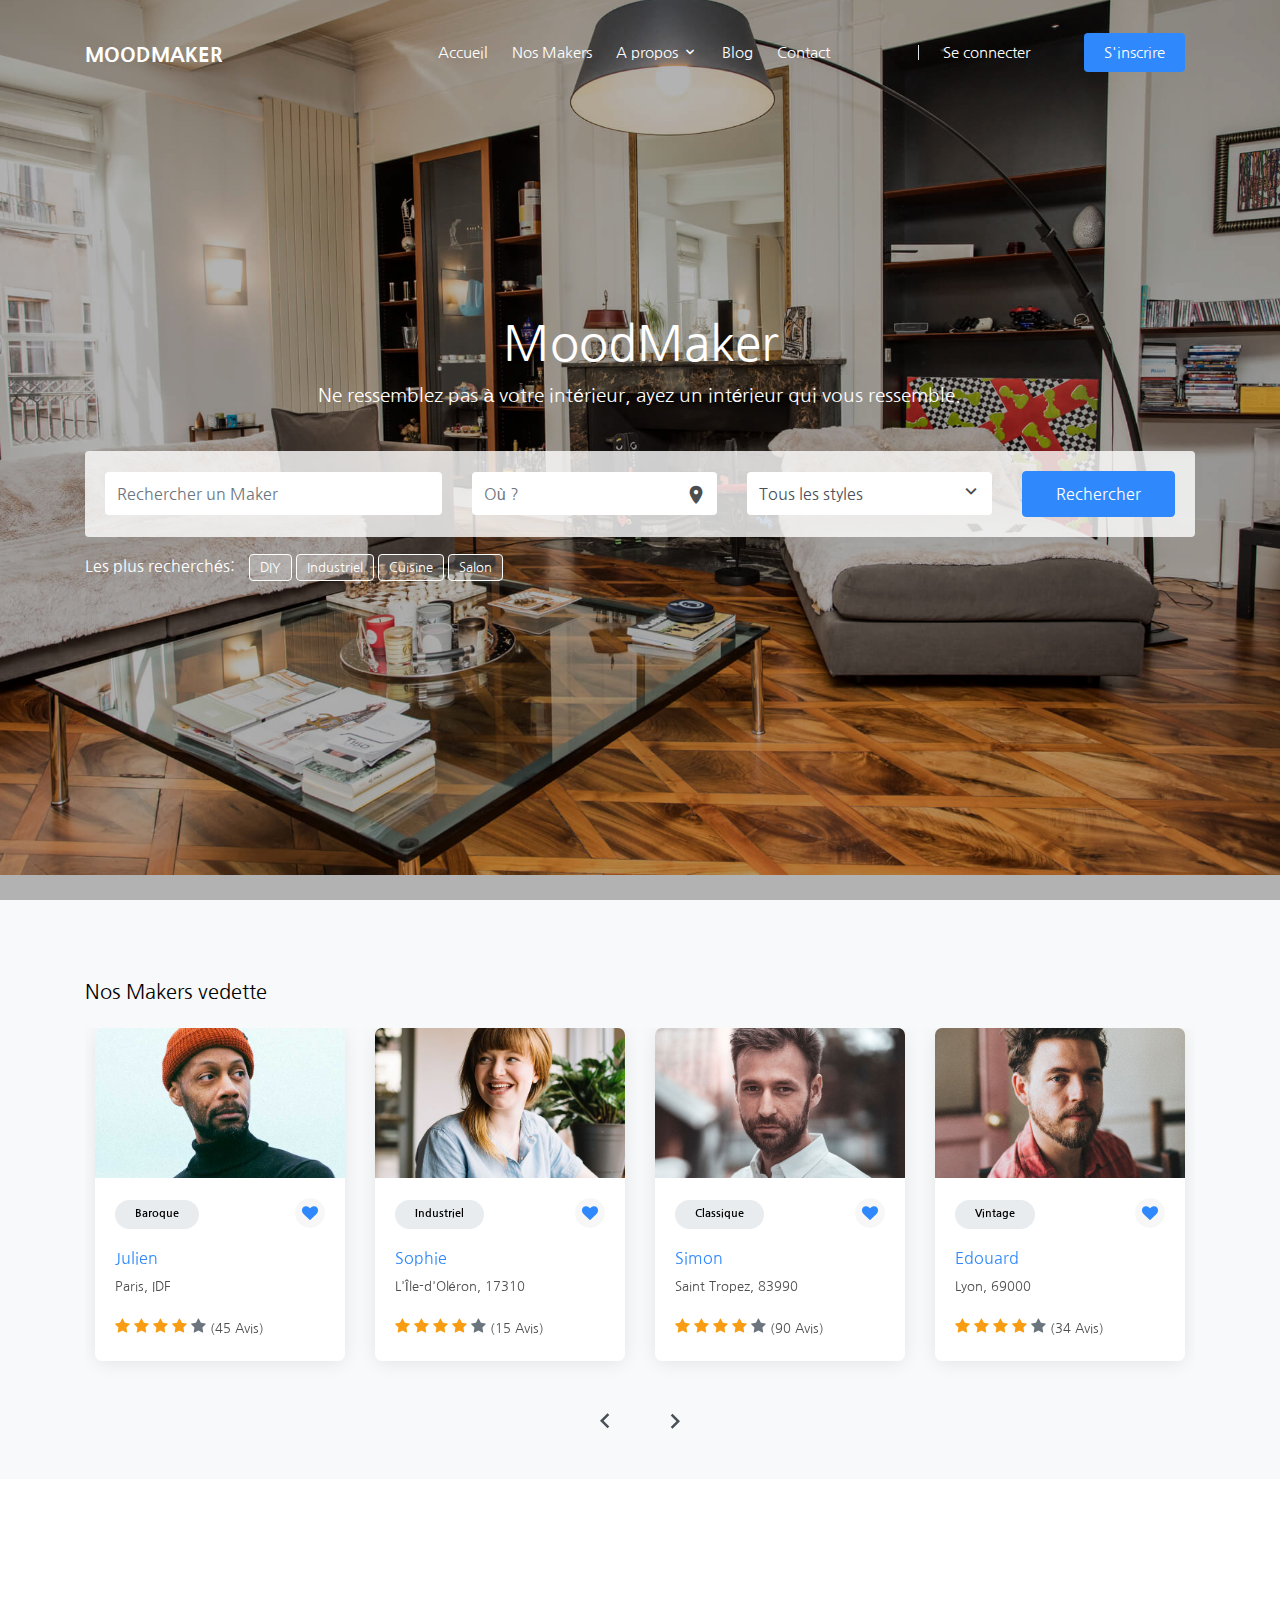
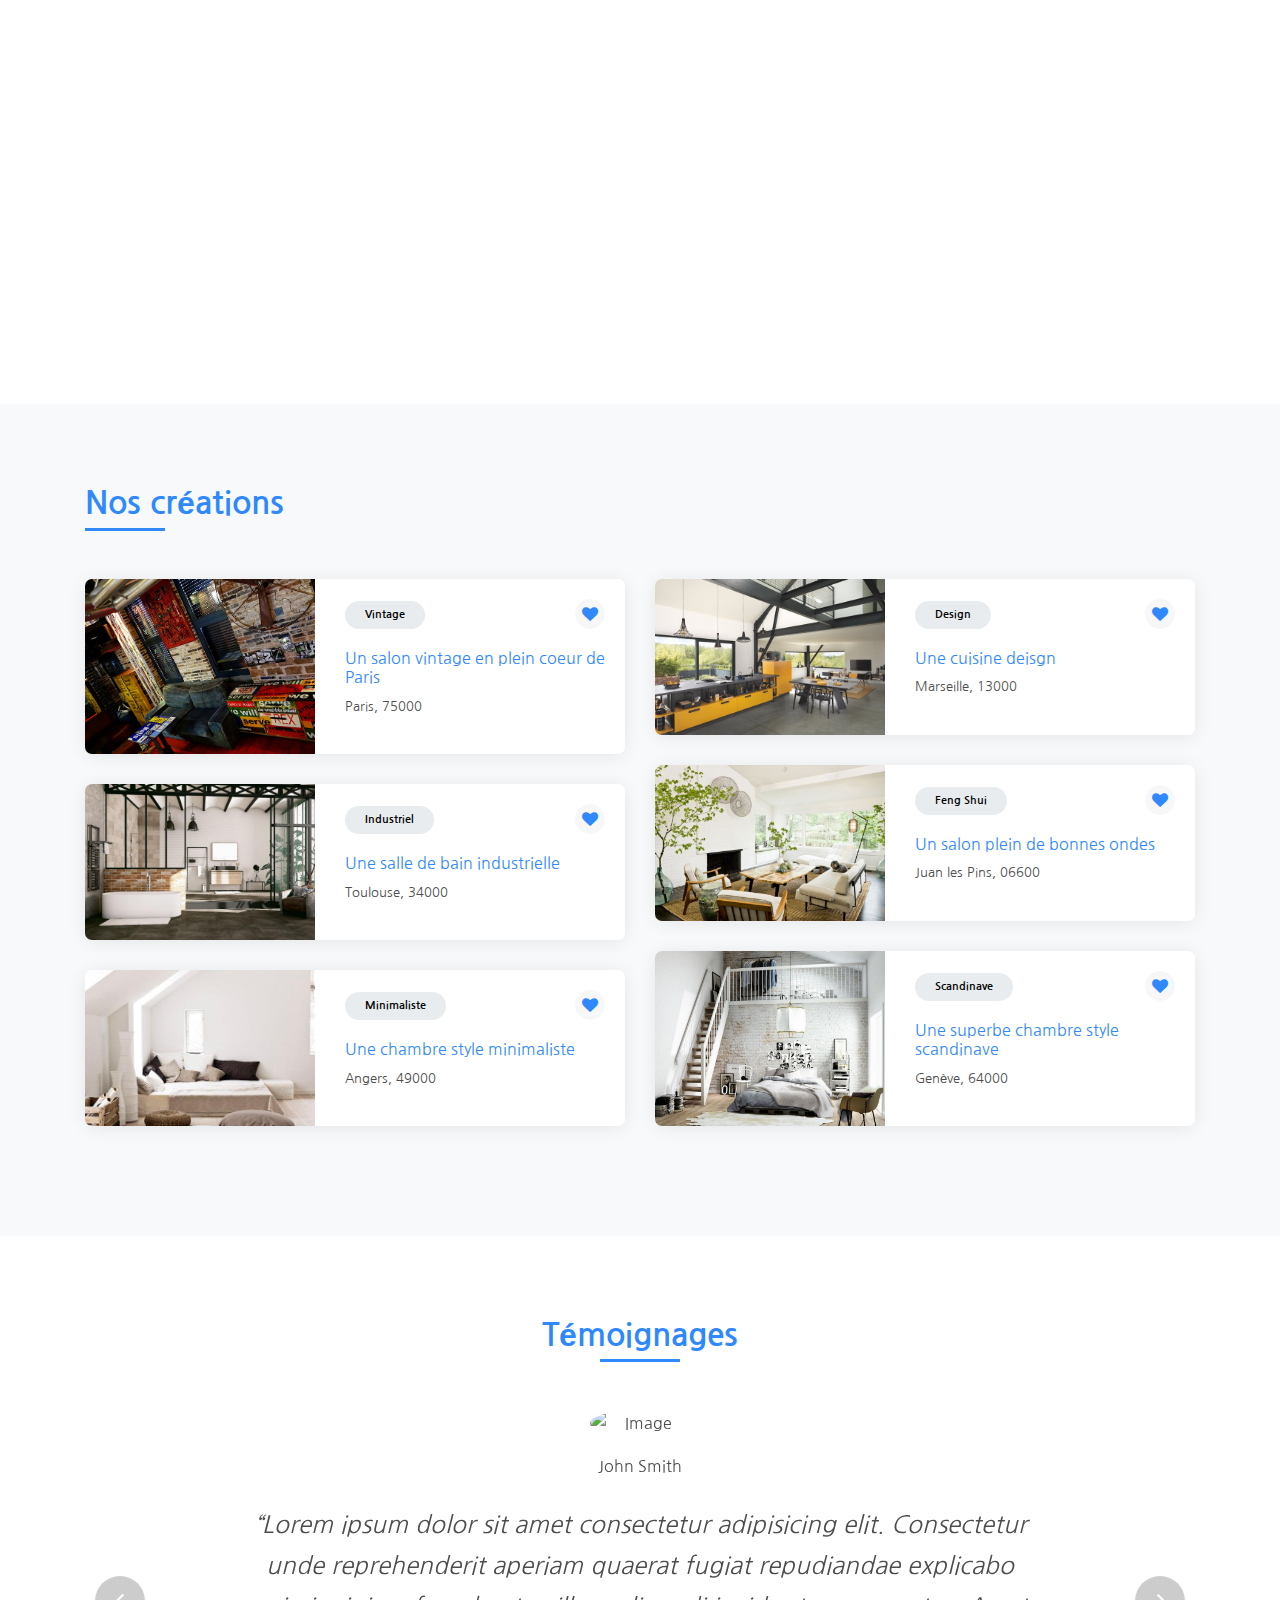
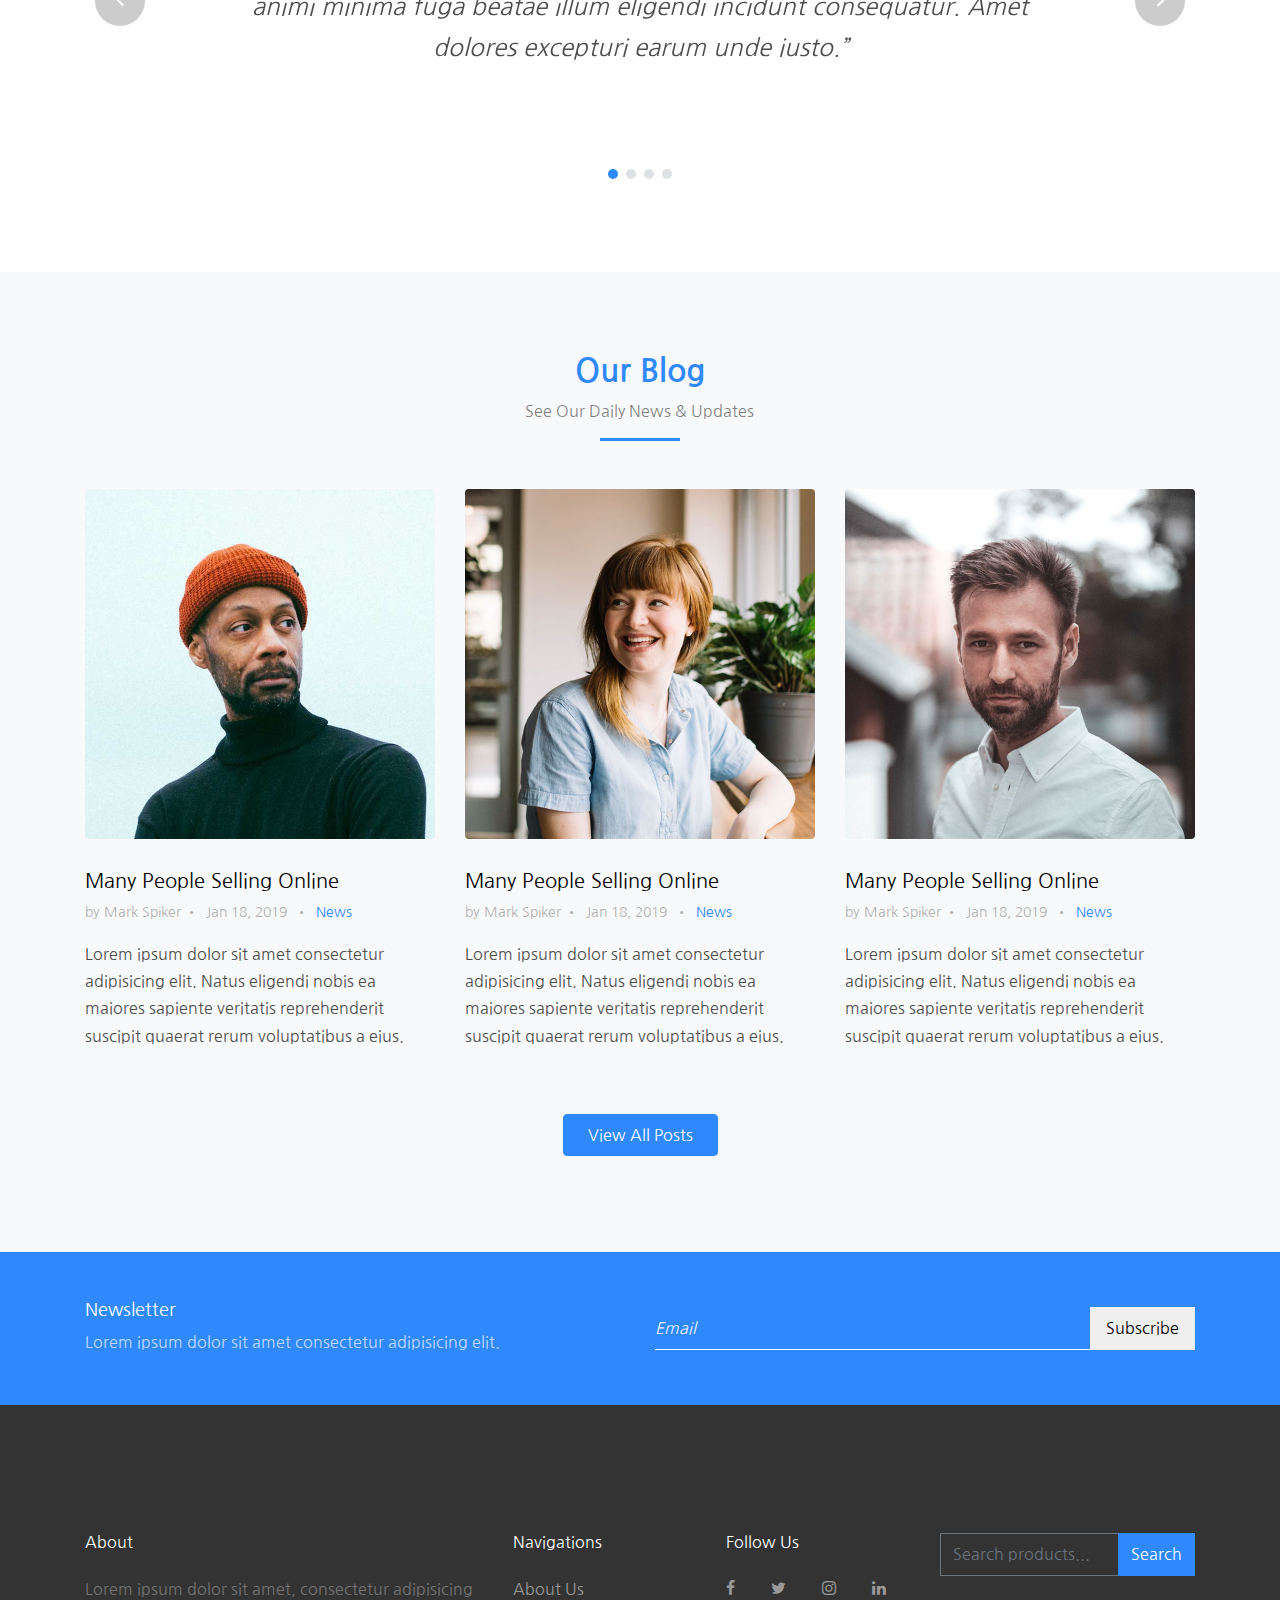
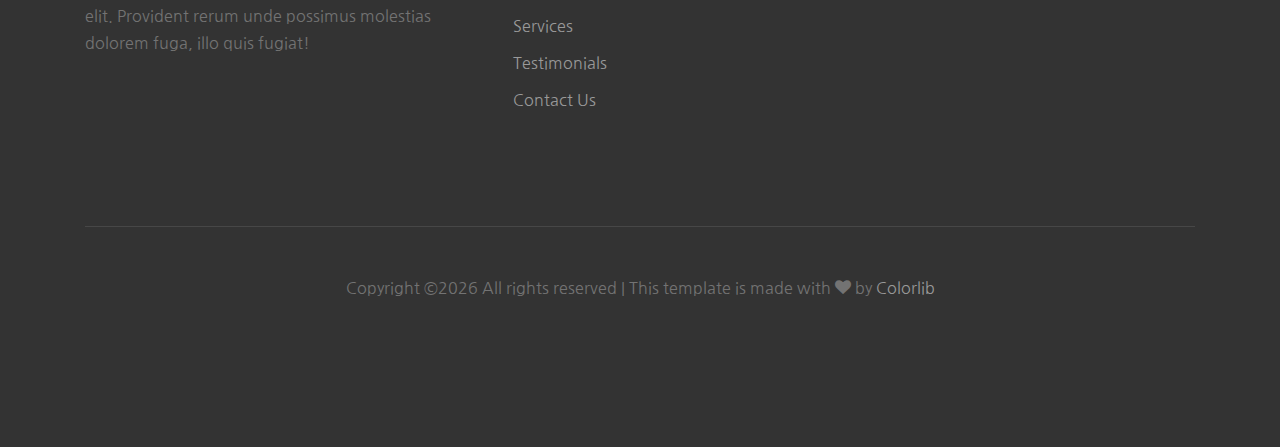
==== commit 060f7b53: "Nouveau site" ====
--- a/index.html
+++ b/index.html
@@ -1,7 +1,7 @@
 <!DOCTYPE html>
 <html lang="en">
   <head>
-    <title>DirectoryAds &mdash; Colorlib Website Template</title>
+    <title>MoodMaker</title>
     <meta charset="utf-8">
     <meta name="viewport" content="width=device-width, initial-scale=1, shrink-to-fit=no">
 
@@ -43,29 +43,29 @@
         <div class="row align-items-center">
           
           <div class="col-6 col-xl-2">
-            <h1 class="mb-0 site-logo"><a href="index.html" class="text-white mb-0">DirectoryAds</a></h1>
+            <h1 class="mb-0 site-logo"><a href="index.html" class="text-white mb-0">MoodMaker</a></h1>
           </div>
           <div class="col-12 col-md-10 d-none d-xl-block">
             <nav class="site-navigation position-relative text-right" role="navigation">
 
               <ul class="site-menu js-clone-nav mr-auto d-none d-lg-block">
-                <li class="active"><a href="index.html">Home</a></li>
-                <li><a href="listings.html">Ads</a></li>
+                <li class="active"><a href="index.html">Accueil</a></li>
+                <li><a href="listings.html">Nos Makers</a></li>
                 <li class="has-children">
-                  <a href="about.html">About</a>
+                  <a href="about.html">A propos</a>
                   <ul class="dropdown">
-                    <li><a href="#">The Company</a></li>
-                    <li><a href="#">The Leadership</a></li>
-                    <li><a href="#">Philosophy</a></li>
-                    <li><a href="#">Careers</a></li>
+                    <li><a href="#">L'entreprise</a></li>
+                    <li><a href="#">Notre équipe</a></li>
+                    <li><a href="#">Nos valeurs</a></li>
+                    <li><a href="#">Nous rejoindre</a></li>
                   </ul>
                 </li>
                 <li><a href="blog.html">Blog</a></li>
                 <li class="mr-5"><a href="contact.html">Contact</a></li>
 
-                <li class="ml-xl-3 login"><a href="login.html"><span class="border-left pl-xl-4"></span>Log In</a></li>
-
-                <li><a href="register.html" class="cta"><span class="bg-primary text-white rounded">Register</span></a></li>
+                <li class="ml-xl-3 login"><a href="login.html"><span class="border-left pl-xl-4"></span>Se connecter</a></li>
+
+                <li><a href="register.html" class="cta"><span class="bg-primary text-white rounded">S'inscrire</span></a></li>
               </ul>
             </nav>
           </div>
@@ -91,8 +91,8 @@
             
             <div class="row justify-content-center mb-4">
               <div class="col-md-8 text-center">
-                <h1 class="" data-aos="fade-up">Welcome To DirectoryAds</h1>
-                <p data-aos="fade-up" data-aos-delay="100">Lorem ipsum dolor sit amet, consectetur adipisicing elit. </p>
+                <h1 class="" data-aos="fade-up">MoodMaker</h1>
+                <p data-aos="fade-up" data-aos-delay="100">Ne ressemblez pas à votre intérieur, ayez un intérieur qui vous ressemble.</p>
               </div>
             </div>
 
@@ -100,12 +100,12 @@
               <form method="post">
                 <div class="row align-items-center">
                   <div class="col-lg-12 mb-4 mb-xl-0 col-xl-4">
-                    <input type="text" class="form-control rounded" placeholder="What are you looking for?">
+                    <input type="text" class="form-control rounded" placeholder="Rechercher un Maker">
                   </div>
                   <div class="col-lg-12 mb-4 mb-xl-0 col-xl-3">
                     <div class="wrap-icon">
                       <span class="icon icon-room"></span>
-                      <input type="text" class="form-control rounded" placeholder="Location">
+                      <input type="text" class="form-control rounded" placeholder="Où ?">
                     </div>
                     
                   </div>
@@ -113,18 +113,22 @@
                     <div class="select-wrap">
                       <span class="icon"><span class="icon-keyboard_arrow_down"></span></span>
                       <select class="form-control rounded" name="" id="">
-                        <option value="">All Categories</option>
-                        <option value="">Real Estate</option>
-                        <option value="">Books &amp;  Magazines</option>
-                        <option value="">Furniture</option>
-                        <option value="">Electronics</option>
-                        <option value="">Cars &amp; Vehicles</option>
-                        <option value="">Others</option>
+                        <option value="">Tous les styles
+                </option>
+                        <option value="">Feng Shui</option>
+                        <option value="">Design</option>
+                        <option value="">Classique</option>
+                        <option value="">Industriel</option>
+                        <option value="">Scandinave</option>
+                        <option value="">Vintage</option>
+                          <option value="">Minimaliste</option>
+                          <option value="">Baroque</option>
+                          <option value="">Autres</option>
                       </select>
                     </div>
                   </div>
                   <div class="col-lg-12 col-xl-2 ml-auto text-right">
-                    <input type="submit" class="btn btn-primary btn-block rounded" value="Search">
+                    <input type="submit" class="btn btn-primary btn-block rounded" value="Rechercher">
                   </div>
                   
                 </div>
@@ -133,11 +137,11 @@
 
             <div class="row text-left trending-search" data-aos="fade-up"  data-aos-delay="300">
               <div class="col-12">
-                <h2 class="d-inline-block">Trending Search:</h2>
-                <a href="#">iPhone</a>
-                <a href="#">Cars</a>
-                <a href="#">Flowers</a>
-                <a href="#">House</a>
+                <h2 class="d-inline-block">Les plus recherchés:</h2>
+                <a href="#">DIY</a>
+                <a href="#">Industriel</a>
+                <a href="#">Cuisine</a>
+                <a href="#">Salon</a>
               </div>
             </div>
 
@@ -152,7 +156,7 @@
         
         <div class="row">
           <div class="col-12">
-            <h2 class="h5 mb-4 text-black">Featured Ads</h2>
+            <h2 class="h5 mb-4 text-black">Nos Makers vedette</h2>
           </div>
         </div>
         <div class="row">
@@ -162,17 +166,17 @@
               <div class="d-block d-md-flex listing vertical">
                 <a href="listings-single.html" class="img d-block" style="background-image: url('images/img_1.jpg')"></a>
                 <div class="lh-content">
-                  <span class="category">Cars &amp; Vehicles</span>
-                  <a href="#" class="bookmark"><span class="icon-heart"></span></a>
-                  <h3><a href="listings-single.html">New Black Car</a></h3>
-                  <address>Don St, Brooklyn, New York</address>
-                  <p class="mb-0">
-                    <span class="icon-star text-warning"></span>
-                    <span class="icon-star text-warning"></span>
-                    <span class="icon-star text-warning"></span>
-                    <span class="icon-star text-warning"></span>
-                    <span class="icon-star text-secondary"></span>
-                    <span class="review">(3 Reviews)</span>
+                  <span class="category">Baroque</span>
+                  <a href="#" class="bookmark"><span class="icon-heart"></span></a>
+                  <h3><a href="listings-single.html">Julien</a></h3>
+                  <address>Paris, IDF</address>
+                  <p class="mb-0">
+                    <span class="icon-star text-warning"></span>
+                    <span class="icon-star text-warning"></span>
+                    <span class="icon-star text-warning"></span>
+                    <span class="icon-star text-warning"></span>
+                    <span class="icon-star text-secondary"></span>
+                    <span class="review">(45 Avis)</span>
                   </p>
                 </div>
               </div>
@@ -180,17 +184,17 @@
               <div class="d-block d-md-flex listing vertical">
                 <a href="listings-single.html" class="img d-block" style="background-image: url('images/img_2.jpg')"></a>
                 <div class="lh-content">
-                  <span class="category">Real Estate</span>
-                  <a href="#" class="bookmark"><span class="icon-heart"></span></a>
-                  <h3><a href="listings-single.html">Own New House</a></h3>
-                  <address>Don St, Brooklyn, New York</address>
-                  <p class="mb-0">
-                    <span class="icon-star text-warning"></span>
-                    <span class="icon-star text-warning"></span>
-                    <span class="icon-star text-warning"></span>
-                    <span class="icon-star text-warning"></span>
-                    <span class="icon-star text-secondary"></span>
-                    <span class="review">(3 Reviews)</span>
+                  <span class="category">Industriel</span>
+                  <a href="#" class="bookmark"><span class="icon-heart"></span></a>
+                  <h3><a href="listings-single.html">Sophie</a></h3>
+                  <address>L'Île-d'Oléron, 17310</address>
+                  <p class="mb-0">
+                    <span class="icon-star text-warning"></span>
+                    <span class="icon-star text-warning"></span>
+                    <span class="icon-star text-warning"></span>
+                    <span class="icon-star text-warning"></span>
+                    <span class="icon-star text-secondary"></span>
+                    <span class="review">(15 Avis)</span>
                   </p>
                 </div>
               </div>
@@ -198,17 +202,17 @@
               <div class="d-block d-md-flex listing vertical">
                 <a href="listings-single.html" class="img d-block" style="background-image: url('images/img_3.jpg')"></a>
                 <div class="lh-content">
-                  <span class="category">Furniture</span>
-                  <a href="#" class="bookmark"><span class="icon-heart"></span></a>
-                  <h3><a href="listings-single.html">Wooden Chair &amp; Table</a></h3>
-                  <address>Don St, Brooklyn, New York</address>
-                  <p class="mb-0">
-                    <span class="icon-star text-warning"></span>
-                    <span class="icon-star text-warning"></span>
-                    <span class="icon-star text-warning"></span>
-                    <span class="icon-star text-warning"></span>
-                    <span class="icon-star text-secondary"></span>
-                    <span class="review">(3 Reviews)</span>
+                  <span class="category">Classique</span>
+                  <a href="#" class="bookmark"><span class="icon-heart"></span></a>
+                  <h3><a href="listings-single.html">Simon</a></h3>
+                  <address>Saint Tropez, 83990</address>
+                  <p class="mb-0">
+                    <span class="icon-star text-warning"></span>
+                    <span class="icon-star text-warning"></span>
+                    <span class="icon-star text-warning"></span>
+                    <span class="icon-star text-warning"></span>
+                    <span class="icon-star text-secondary"></span>
+                    <span class="review">(90 Avis)</span>
                   </p>
                 </div>
               </div>
@@ -216,82 +220,82 @@
               <div class="d-block d-md-flex listing vertical">
                 <a href="listings-single.html" class="img d-block" style="background-image: url('images/img_4.jpg')"></a>
                 <div class="lh-content">
-                  <span class="category">Electronics</span>
-                  <a href="#" class="bookmark"><span class="icon-heart"></span></a>
-                  <h3><a href="listings-single.html">iPhone X gray</a></h3>
-                  <address>Don St, Brooklyn, New York</address>
-                  <p class="mb-0">
-                    <span class="icon-star text-warning"></span>
-                    <span class="icon-star text-warning"></span>
-                    <span class="icon-star text-warning"></span>
-                    <span class="icon-star text-warning"></span>
-                    <span class="icon-star text-secondary"></span>
-                    <span class="review">(3 Reviews)</span>
-                  </p>
-                </div>
-              </div>
-
-              <div class="d-block d-md-flex listing vertical">
-                <a href="listings-single.html" class="img d-block" style="background-image: url('images/img_1.jpg')"></a>
-                <div class="lh-content">
-                  <span class="category">Cars &amp; Vehicles</span>
-                  <a href="#" class="bookmark"><span class="icon-heart"></span></a>
-                  <h3><a href="listings-single.html">New Black Car</a></h3>
-                  <address>Don St, Brooklyn, New York</address>
-                  <p class="mb-0">
-                    <span class="icon-star text-warning"></span>
-                    <span class="icon-star text-warning"></span>
-                    <span class="icon-star text-warning"></span>
-                    <span class="icon-star text-warning"></span>
-                    <span class="icon-star text-secondary"></span>
-                    <span class="review">(3 Reviews)</span>
-                  </p>
-                </div>
-              </div>
-
-              <div class="d-block d-md-flex listing vertical">
-                <a href="listings-single.html" class="img d-block" style="background-image: url('images/img_2.jpg')"></a>
-                <div class="lh-content">
-                  <span class="category">Real Estate</span>
-                  <a href="#" class="bookmark"><span class="icon-heart"></span></a>
-                  <h3><a href="listings-single.html">Own New House</a></h3>
-                  <address>Don St, Brooklyn, New York</address>
-                  <p class="mb-0">
-                    <span class="icon-star text-warning"></span>
-                    <span class="icon-star text-warning"></span>
-                    <span class="icon-star text-warning"></span>
-                    <span class="icon-star text-warning"></span>
-                    <span class="icon-star text-secondary"></span>
-                    <span class="review">(3 Reviews)</span>
-                  </p>
-                </div>
-              </div>
-
-              <div class="d-block d-md-flex listing vertical">
-                <a href="listings-single.html" class="img d-block" style="background-image: url('images/img_3.jpg')"></a>
-                <div class="lh-content">
-                  <span class="category">Furniture</span>
-                  <a href="#" class="bookmark"><span class="icon-heart"></span></a>
-                  <h3><a href="listings-single.html">Wooden Chair &amp; Table</a></h3>
-                  <address>Don St, Brooklyn, New York</address>
-                  <p class="mb-0">
-                    <span class="icon-star text-warning"></span>
-                    <span class="icon-star text-warning"></span>
-                    <span class="icon-star text-warning"></span>
-                    <span class="icon-star text-warning"></span>
-                    <span class="icon-star text-secondary"></span>
-                    <span class="review">(3 Reviews)</span>
-                  </p>
-                </div>
-              </div>
-
-              <div class="d-block d-md-flex listing vertical">
-                <a href="listings-single.html" class="img d-block" style="background-image: url('images/img_4.jpg')"></a>
-                <div class="lh-content">
-                  <span class="category">Electronics</span>
-                  <a href="#" class="bookmark"><span class="icon-heart"></span></a>
-                  <h3><a href="listings-single.html">iPhone X gray</a></h3>
-                  <address>Don St, Brooklyn, New York</address>
+                  <span class="category">Vintage</span>
+                  <a href="#" class="bookmark"><span class="icon-heart"></span></a>
+                  <h3><a href="listings-single.html">Edouard</a></h3>
+                  <address>Lyon, 69000</address>
+                  <p class="mb-0">
+                    <span class="icon-star text-warning"></span>
+                    <span class="icon-star text-warning"></span>
+                    <span class="icon-star text-warning"></span>
+                    <span class="icon-star text-warning"></span>
+                    <span class="icon-star text-secondary"></span>
+                    <span class="review">(34 Avis)</span>
+                  </p>
+                </div>
+              </div>
+
+              <div class="d-block d-md-flex listing vertical">
+                <a href="listings-single.html" class="img d-block" style="background-image: url('images/img_5.jpg')"></a>
+                <div class="lh-content">
+                  <span class="category">Scandinave</span>
+                  <a href="#" class="bookmark"><span class="icon-heart"></span></a>
+                  <h3><a href="listings-single.html">Léna</a></h3>
+                  <address>Bordeaux, 33000</address>
+                  <p class="mb-0">
+                    <span class="icon-star text-warning"></span>
+                    <span class="icon-star text-warning"></span>
+                    <span class="icon-star text-warning"></span>
+                    <span class="icon-star text-warning"></span>
+                    <span class="icon-star text-secondary"></span>
+                    <span class="review">(87 Avis)</span>
+                  </p>
+                </div>
+              </div>
+
+              <div class="d-block d-md-flex listing vertical">
+                <a href="listings-single.html" class="img d-block" style="background-image: url('images/img_6.jpg')"></a>
+                <div class="lh-content">
+                  <span class="category">Design</span>
+                  <a href="#" class="bookmark"><span class="icon-heart"></span></a>
+                  <h3><a href="listings-single.html"></a></h3>Jasmine
+                  <address>Brest, 29200</address>
+                  <p class="mb-0">
+                    <span class="icon-star text-warning"></span>
+                    <span class="icon-star text-warning"></span>
+                    <span class="icon-star text-warning"></span>
+                    <span class="icon-star text-warning"></span>
+                    <span class="icon-star text-secondary"></span>
+                    <span class="review">(12 Avis)</span>
+                  </p>
+                </div>
+              </div>
+
+              <div class="d-block d-md-flex listing vertical">
+                <a href="listings-single.html" class="img d-block" style="background-image: url('images/img_7.jpg')"></a>
+                <div class="lh-content">
+                  <span class="category">Feng Shui</span>
+                  <a href="#" class="bookmark"><span class="icon-heart"></span></a>
+                  <h3><a href="listings-single.html">Mathieu</a></h3>
+                  <address>Lille, 59000</address>
+                  <p class="mb-0">
+                    <span class="icon-star text-warning"></span>
+                    <span class="icon-star text-warning"></span>
+                    <span class="icon-star text-warning"></span>
+                    <span class="icon-star text-warning"></span>
+                    <span class="icon-star text-secondary"></span>
+                    <span class="review">(63 Avis)</span>
+                  </p>
+                </div>
+              </div>
+
+              <div class="d-block d-md-flex listing vertical">
+                <a href="listings-single.html" class="img d-block" style="background-image: url('images/img_8.jpg')"></a>
+                <div class="lh-content">
+                  <span class="category">Minimaliste</span>
+                  <a href="#" class="bookmark"><span class="icon-heart"></span></a>
+                  <h3><a href="listings-single.html">Pierre</a></h3>
+                  <address>Cannes,06400</address>
                   <p class="mb-0">
                     <span class="icon-star text-warning"></span>
                     <span class="icon-star text-warning"></span>
@@ -315,8 +319,8 @@
       <div class="container">
         <div class="row justify-content-center mb-5">
           <div class="col-md-7 text-center border-primary">
-            <h2 class="font-weight-light text-primary">Popular Categories</h2>
-            <p class="color-black-opacity-5">Lorem Ipsum Dolor Sit Amet</p>
+            <h2 class="font-weight-light text-primary">Styles populaires</h2>
+            <p class="color-black-opacity-5">Choisissez votre style</p>
           </div>
         </div>
         <div class="overlap-category mb-5">
@@ -324,7 +328,7 @@
             <div class="col-sm-6 col-md-4 mb-4 mb-lg-0 col-lg-2">
               <a href="#" class="popular-category h-100">
                 <span class="icon"><span class="flaticon-car"></span></span>
-                <span class="caption mb-2 d-block">Cars &amp; Vehicles</span>
+                <span class="caption mb-2 d-block">Classique</span>
                 <span class="number">1,921</span>
               </a>
             </div>
@@ -332,7 +336,7 @@
             <div class="col-sm-6 col-md-4 mb-4 mb-lg-0 col-lg-2">
               <a href="#" class="popular-category h-100">
                 <span class="icon"><span class="flaticon-closet"></span></span>
-                <span class="caption mb-2 d-block">Furniture</span>
+                <span class="caption mb-2 d-block">Minimaliste</span>
                 <span class="number">2,339</span>
               </a>
             </div>
@@ -340,14 +344,14 @@
             <div class="col-sm-6 col-md-4 mb-4 mb-lg-0 col-lg-2">
               <a href="#" class="popular-category h-100">
                 <span class="icon"><span class="flaticon-home"></span></span>
-                <span class="caption mb-2 d-block">Real Estate</span>
+                <span class="caption mb-2 d-block">Industriel</span>
                 <span class="number">4,398</span>
               </a>
             </div>
             <div class="col-sm-6 col-md-4 mb-4 mb-lg-0 col-lg-2">
               <a href="#" class="popular-category h-100">
                 <span class="icon"><span class="flaticon-open-book"></span></span>
-                <span class="caption mb-2 d-block">Books &amp; Magazines</span>
+                <span class="caption mb-2 d-block">Baroque</span>
                 <span class="number">3,298</span>
               </a>
             </div>
@@ -355,7 +359,7 @@
             <div class="col-sm-6 col-md-4 mb-4 mb-lg-0 col-lg-2">
               <a href="#" class="popular-category h-100">
                 <span class="icon"><span class="flaticon-tv"></span></span>
-                <span class="caption mb-2 d-block">Electronics</span>
+                <span class="caption mb-2 d-block">Design</span>
                 <span class="number">`2,932</span>
               </a>
             </div>
@@ -363,7 +367,7 @@
             <div class="col-sm-6 col-md-4 mb-4 mb-lg-0 col-lg-2">
               <a href="#" class="popular-category h-100">
                 <span class="icon"><span class="flaticon-pizza"></span></span>
-                <span class="caption mb-2 d-block">Other</span>
+                <span class="caption mb-2 d-block">Autres</span>
                 <span class="number">183</span>
               </a>
             </div>
@@ -379,62 +383,38 @@
       <div class="container">
         <div class="row mb-5">
           <div class="col-md-7 text-left border-primary">
-            <h2 class="font-weight-light text-primary">Trending Today</h2>
+            <h2 class="font-weight-light text-primary">Nos créations</h2>
           </div>
         </div>
         <div class="row mt-5">
           <div class="col-lg-6">
 
             <div class="d-block d-md-flex listing">
-              <a href="listings-single.html" class="img d-block" style="background-image: url('images/img_2.jpg')"></a>
+              <a href="listings-single.html" class="img d-block" style="background-image: url('images/deco_1.jpg')"></a>
               <div class="lh-content">
-                <span class="category">Real Estate</span>
+                <span class="category">Vintage</span>
                 <a href="#" class="bookmark"><span class="icon-heart"></span></a>
-                <h3><a href="listings-single.html">Own New House</a></h3>
-                <address>Don St, Brooklyn, New York</address>
-                <p class="mb-0">
-                  <span class="icon-star text-warning"></span>
-                  <span class="icon-star text-warning"></span>
-                  <span class="icon-star text-warning"></span>
-                  <span class="icon-star text-warning"></span>
-                  <span class="icon-star text-secondary"></span>
-                  <span class="review">(3 Reviews)</span>
-                </p>
+                <h3><a href="listings-single.html">Un salon vintage en plein coeur de Paris</a></h3>
+                <address>Paris, 75000</address>
               </div>
             </div>
             <div class="d-block d-md-flex listing">
-                <a href="listings-single.html" class="img d-block" style="background-image: url('images/img_3.jpg')"></a>
-                <div class="lh-content">
-                  <span class="category">Furniture</span>
-                  <a href="#" class="bookmark"><span class="icon-heart"></span></a>
-                  <h3><a href="listings-single.html">Wooden Chair &amp; Table</a></h3>
-                  <address>Don St, Brooklyn, New York</address>
-                  <p class="mb-0">
-                    <span class="icon-star text-warning"></span>
-                    <span class="icon-star text-warning"></span>
-                    <span class="icon-star text-warning"></span>
-                    <span class="icon-star text-warning"></span>
-                    <span class="icon-star text-secondary"></span>
-                    <span class="review">(3 Reviews)</span>
-                  </p>
+                <a href="listings-single.html" class="img d-block" style="background-image: url('images/deco_2.jpg')"></a>
+                <div class="lh-content">
+                  <span class="category">Industriel</span>
+                  <a href="#" class="bookmark"><span class="icon-heart"></span></a>
+                  <h3><a href="listings-single.html">Une salle de bain industrielle</a></h3>
+                  <address>Toulouse, 34000</address>
                 </div>
               </div>
 
               <div class="d-block d-md-flex listing">
-                <a href="listings-single.html" class="img d-block" style="background-image: url('images/img_4.jpg')"></a>
-                <div class="lh-content">
-                  <span class="category">Electronics</span>
-                  <a href="#" class="bookmark"><span class="icon-heart"></span></a>
-                  <h3><a href="listings-single.html">iPhone X gray</a></h3>
-                  <address>Don St, Brooklyn, New York</address>
-                  <p class="mb-0">
-                    <span class="icon-star text-warning"></span>
-                    <span class="icon-star text-warning"></span>
-                    <span class="icon-star text-warning"></span>
-                    <span class="icon-star text-warning"></span>
-                    <span class="icon-star text-secondary"></span>
-                    <span class="review">(3 Reviews)</span>
-                  </p>
+                <a href="listings-single.html" class="img d-block" style="background-image: url('images/deco_3.jpg')"></a>
+                <div class="lh-content">
+                  <span class="category">Minimaliste</span>
+                  <a href="#" class="bookmark"><span class="icon-heart"></span></a>
+                  <h3><a href="listings-single.html">Une chambre style minimaliste</a></h3>
+                  <address>Angers, 49000</address>
                 </div>
               </div>
 
@@ -444,55 +424,31 @@
           <div class="col-lg-6">
 
             <div class="d-block d-md-flex listing">
-              <a href="listings-single.html" class="img d-block" style="background-image: url('images/img_1.jpg')"></a>
+              <a href="listings-single.html" class="img d-block" style="background-image: url('images/deco_4.jpg')"></a>
               <div class="lh-content">
-                <span class="category">Cars &amp; Vehicles</span>
+                <span class="category">Design</span>
                 <a href="#" class="bookmark"><span class="icon-heart"></span></a>
-                <h3><a href="listings-single.html">New Black Car</a></h3>
-                <address>Don St, Brooklyn, New York</address>
-                <p class="mb-0">
-                  <span class="icon-star text-warning"></span>
-                  <span class="icon-star text-warning"></span>
-                  <span class="icon-star text-warning"></span>
-                  <span class="icon-star text-warning"></span>
-                  <span class="icon-star text-secondary"></span>
-                  <span class="review">(3 Reviews)</span>
-                </p>
+                <h3><a href="listings-single.html">Une cuisine deisgn</a></h3>
+                <address>Marseille, 13000</address>
               </div>
             </div>
 
             <div class="d-block d-md-flex listing">
-              <a href="listings-single.html" class="img d-block" style="background-image: url('images/img_2.jpg')"></a>
+              <a href="listings-single.html" class="img d-block" style="background-image: url('images/deco_5.jpg')"></a>
               <div class="lh-content">
-                <span class="category">Real Estate</span>
+                <span class="category">Feng Shui</span>
                 <a href="#" class="bookmark"><span class="icon-heart"></span></a>
-                <h3><a href="listings-single.html">Own New House</a></h3>
-                <address>Don St, Brooklyn, New York</address>
-                <p class="mb-0">
-                  <span class="icon-star text-warning"></span>
-                  <span class="icon-star text-warning"></span>
-                  <span class="icon-star text-warning"></span>
-                  <span class="icon-star text-warning"></span>
-                  <span class="icon-star text-secondary"></span>
-                  <span class="review">(3 Reviews)</span>
-                </p>
+                <h3><a href="listings-single.html">Un salon plein de bonnes ondes</a></h3>
+                <address>Juan les Pins, 06600</address>
               </div>
             </div>
             <div class="d-block d-md-flex listing">
-                <a href="listings-single.html" class="img d-block" style="background-image: url('images/img_3.jpg')"></a>
-                <div class="lh-content">
-                  <span class="category">Furniture</span>
-                  <a href="#" class="bookmark"><span class="icon-heart"></span></a>
-                  <h3><a href="listings-single.html">Wooden Chair &amp; Table</a></h3>
-                  <address>Don St, Brooklyn, New York</address>
-                  <p class="mb-0">
-                    <span class="icon-star text-warning"></span>
-                    <span class="icon-star text-warning"></span>
-                    <span class="icon-star text-warning"></span>
-                    <span class="icon-star text-warning"></span>
-                    <span class="icon-star text-secondary"></span>
-                    <span class="review">(3 Reviews)</span>
-                  </p>
+                <a href="listings-single.html" class="img d-block" style="background-image: url('images/deco_6.jpg')"></a>
+                <div class="lh-content">
+                  <span class="category">Scandinave</span>
+                  <a href="#" class="bookmark"><span class="icon-heart"></span></a>
+                  <h3><a href="listings-single.html">Une superbe chambre style scandinave</a></h3>
+                  <address>Genève, 64000</address>
                 </div>
               </div>
 
@@ -506,7 +462,7 @@
 
         <div class="row justify-content-center mb-5">
           <div class="col-md-7 text-center border-primary">
-            <h2 class="font-weight-light text-primary">Testimonials</h2>
+            <h2 class="font-weight-light text-primary">Témoignages</h2>
           </div>
         </div>
 
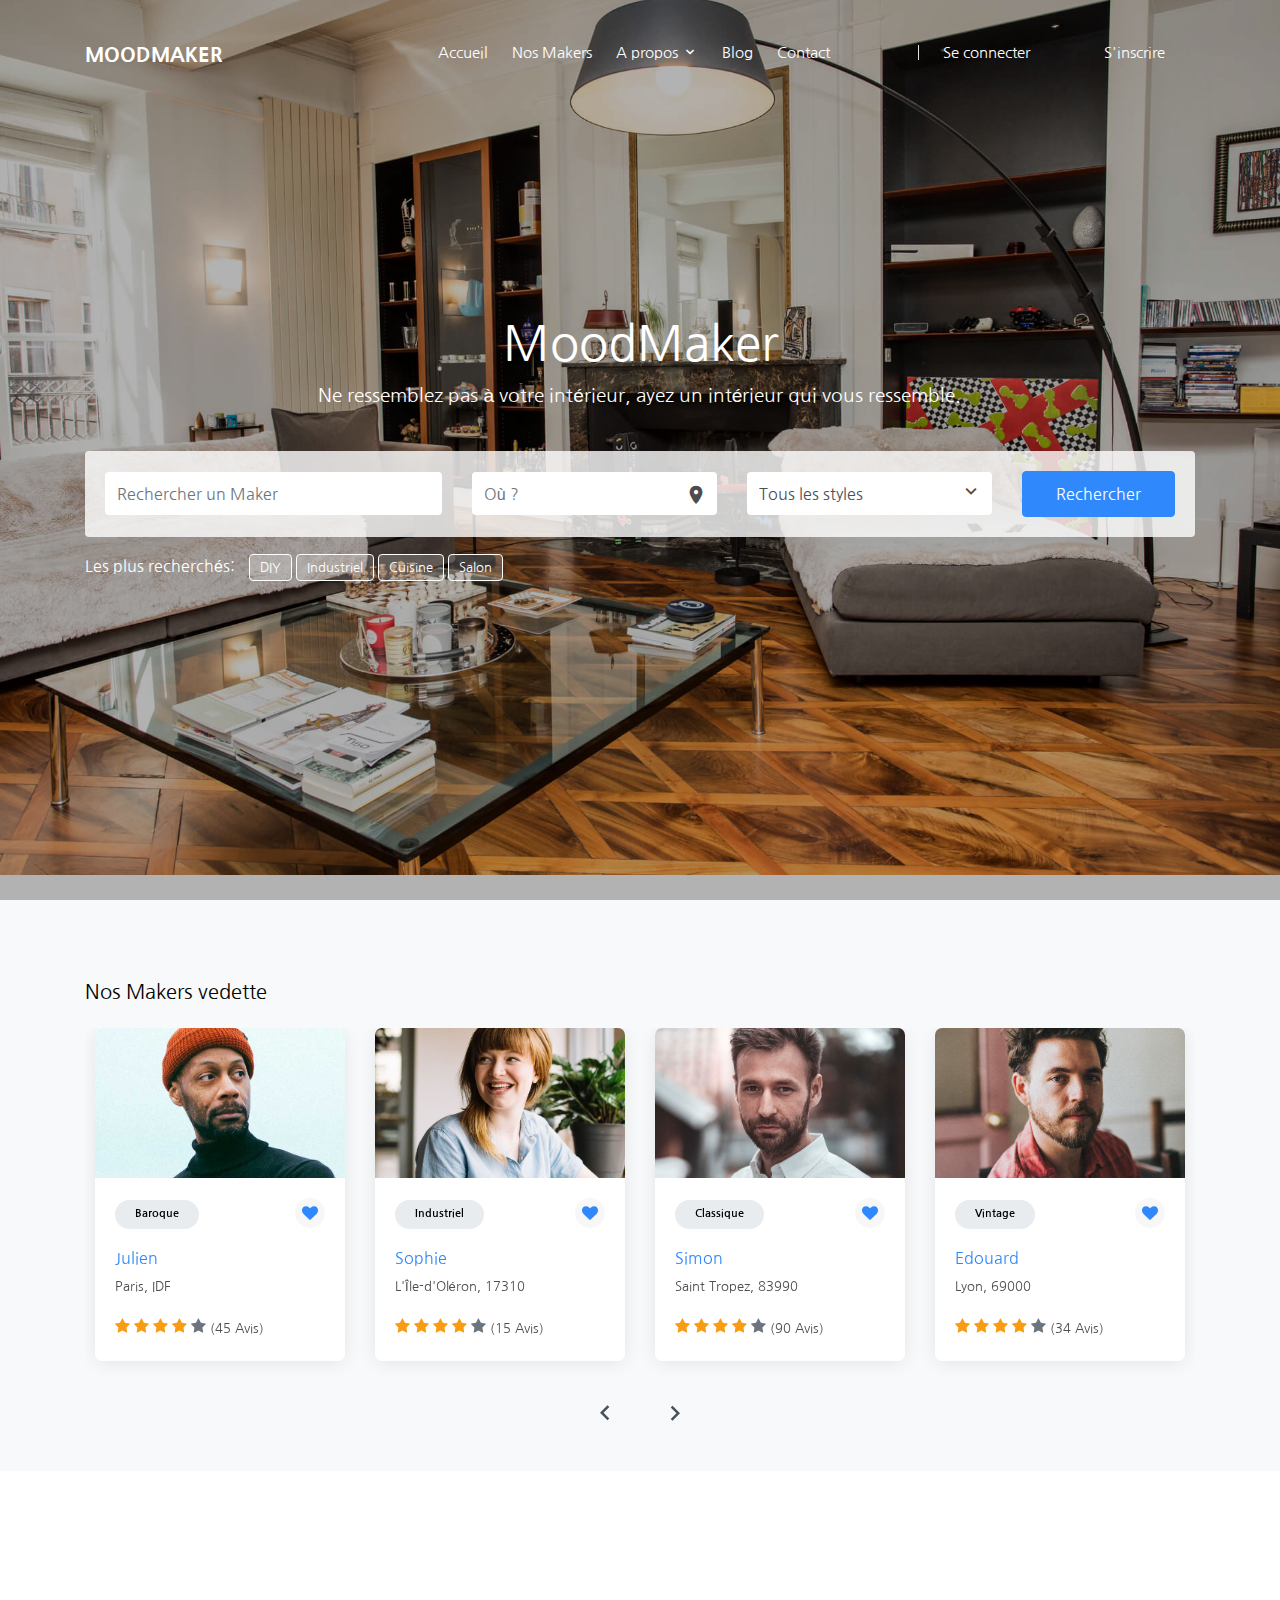
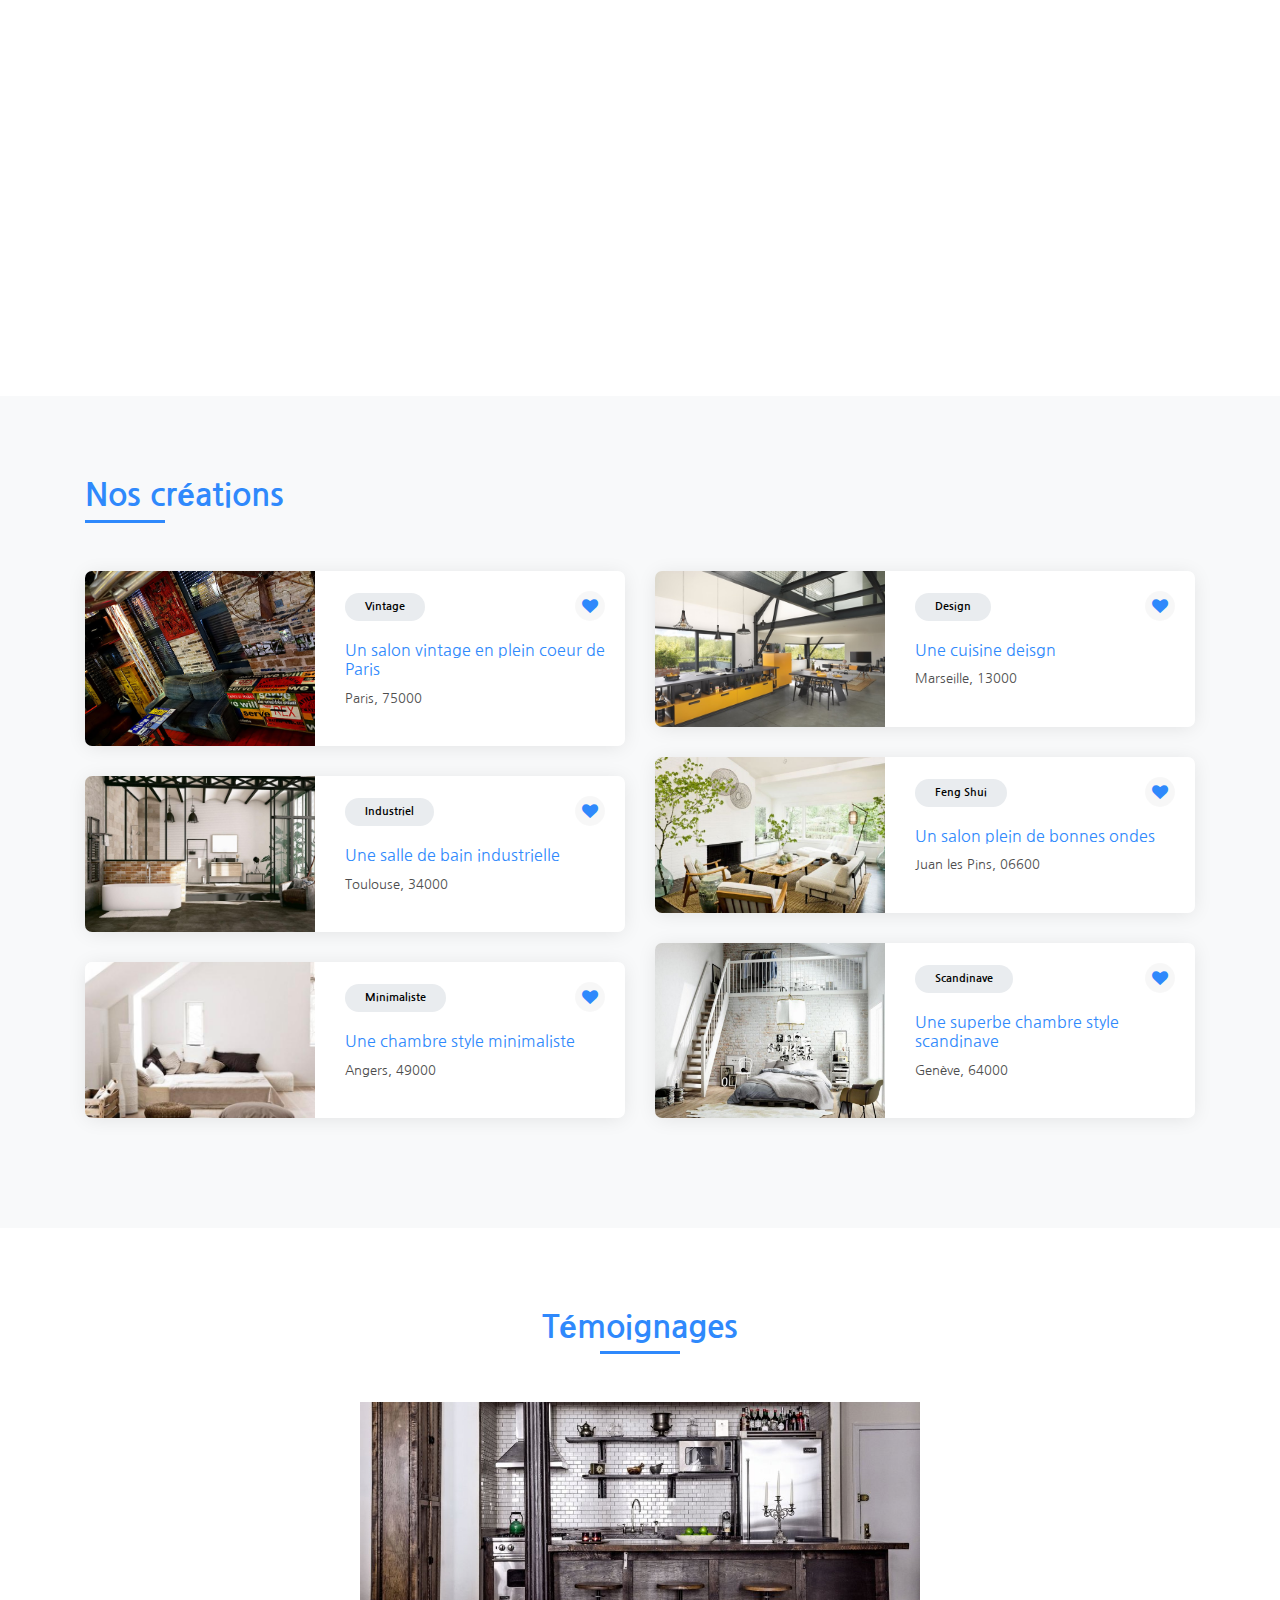
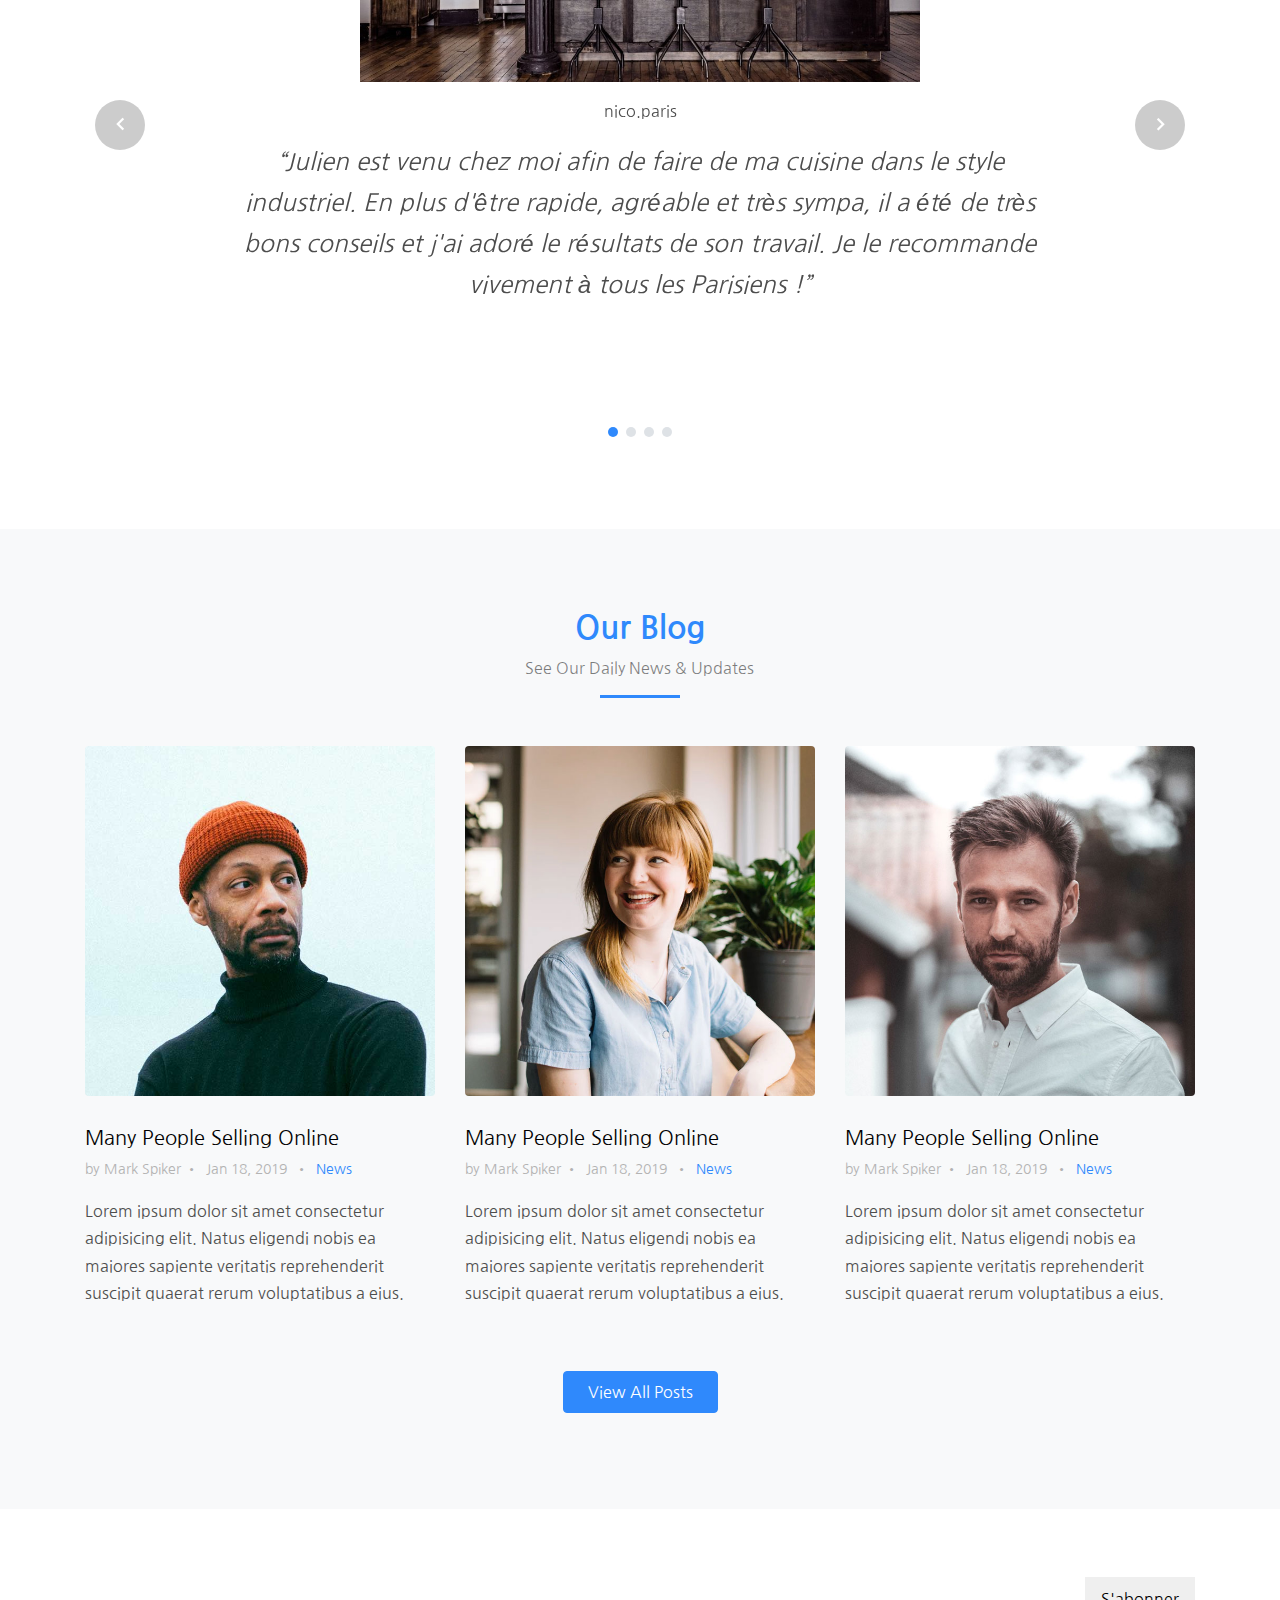
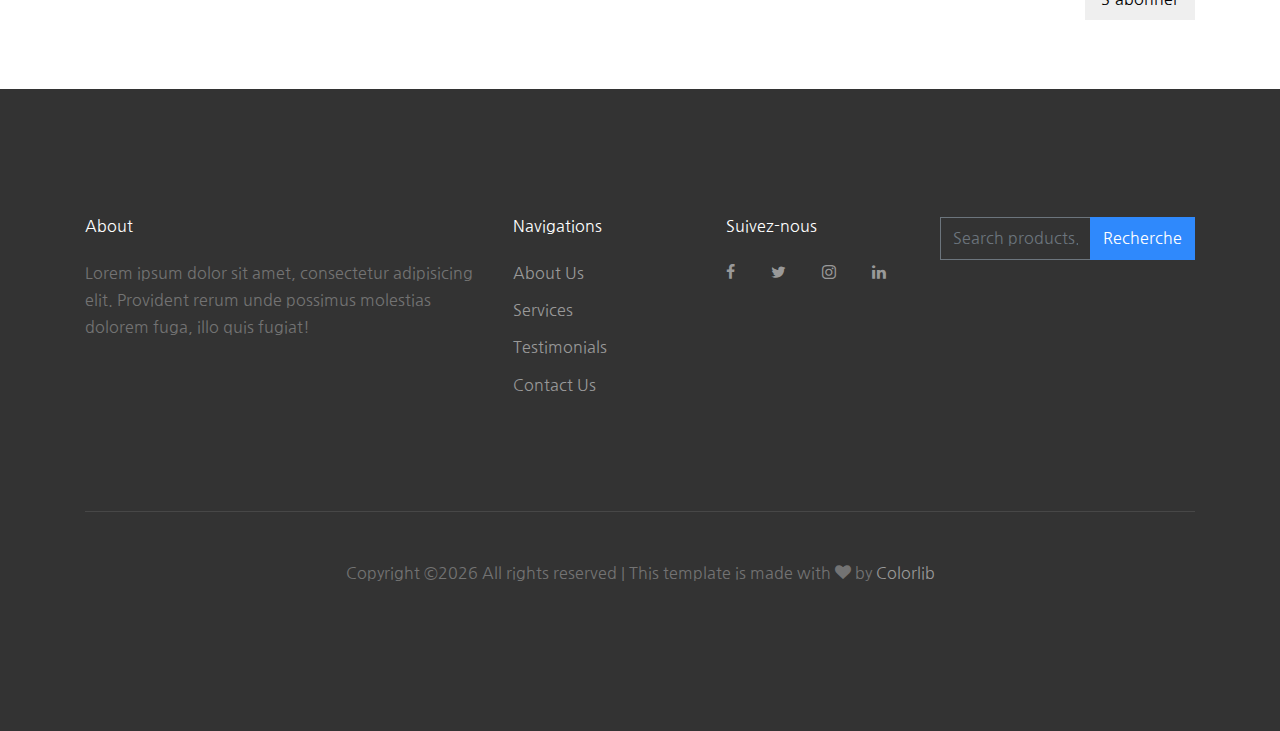
==== commit faee08cb: "Site" ====
--- a/index.html
+++ b/index.html
@@ -258,7 +258,7 @@
                 <div class="lh-content">
                   <span class="category">Design</span>
                   <a href="#" class="bookmark"><span class="icon-heart"></span></a>
-                  <h3><a href="listings-single.html"></a></h3>Jasmine
+                  <h3><a href="listings-single.html">Jasmine</a></h3>
                   <address>Brest, 29200</address>
                   <p class="mb-0">
                     <span class="icon-star text-warning"></span>
@@ -327,7 +327,7 @@
           <div class="row align-items-stretch no-gutters">
             <div class="col-sm-6 col-md-4 mb-4 mb-lg-0 col-lg-2">
               <a href="#" class="popular-category h-100">
-                <span class="icon"><span class="flaticon-car"></span></span>
+                <span class="icon"><span class="flaticon-chair"></span></span>
                 <span class="caption mb-2 d-block">Classique</span>
                 <span class="number">1,921</span>
               </a>
@@ -469,21 +469,27 @@
         <div class="slide-one-item home-slider owl-carousel">
           <div>
             <div class="testimonial">
-              <figure class="mb-4">
-                <img src="images/person_3.jpg" alt="Image" class="img-fluid mb-3">
-                <p>John Smith</p>
-              </figure>
+                <img src="images/cuisine-industrielle1.jpg" alt="Image" class="img-fluid mb-3">
+                <p>nico.paris</p>
+              <blockquote>
+                <p>&ldquo;Julien est venu chez moi afin de faire de ma cuisine dans le style industriel. En plus d'être rapide, agréable et très sympa, il a été de très bons conseils et j'ai adoré le résultats de son travail. Je le recommande vivement à tous les Parisiens !&rdquo;</p>
+              </blockquote>
+            </div>
+          </div>
+          <div>
+            <div class="testimonial">
+                <img src="images/une-chambre-scandinave-sous-les-toits-02_3.jpg" alt="Image" class="img-fluid mb-3">
+                <p>noémie.delarue</p>
               <blockquote>
                 <p>&ldquo;Lorem ipsum dolor sit amet consectetur adipisicing elit. Consectetur unde reprehenderit aperiam quaerat fugiat repudiandae explicabo animi minima fuga beatae illum eligendi incidunt consequatur. Amet dolores excepturi earum unde iusto.&rdquo;</p>
               </blockquote>
             </div>
           </div>
+
           <div>
             <div class="testimonial">
-              <figure class="mb-4">
-                <img src="images/person_2.jpg" alt="Image" class="img-fluid mb-3">
-                <p>Christine Aguilar</p>
-              </figure>
+                <img src="images/salle-de-bain-naturel.jpg" alt="Image" class="img-fluid mb-3">
+                <p>noadu69</p>
               <blockquote>
                 <p>&ldquo;Lorem ipsum dolor sit amet consectetur adipisicing elit. Consectetur unde reprehenderit aperiam quaerat fugiat repudiandae explicabo animi minima fuga beatae illum eligendi incidunt consequatur. Amet dolores excepturi earum unde iusto.&rdquo;</p>
               </blockquote>
@@ -492,22 +498,8 @@
 
           <div>
             <div class="testimonial">
-              <figure class="mb-4">
-                <img src="images/person_4.jpg" alt="Image" class="img-fluid mb-3">
-                <p>Robert Spears</p>
-              </figure>
-              <blockquote>
-                <p>&ldquo;Lorem ipsum dolor sit amet consectetur adipisicing elit. Consectetur unde reprehenderit aperiam quaerat fugiat repudiandae explicabo animi minima fuga beatae illum eligendi incidunt consequatur. Amet dolores excepturi earum unde iusto.&rdquo;</p>
-              </blockquote>
-            </div>
-          </div>
-
-          <div>
-            <div class="testimonial">
-              <figure class="mb-4">
-                <img src="images/person_5.jpg" alt="Image" class="img-fluid mb-3">
+                <img src="images/tikimob-dressing-4.jpg" alt="Image" class="img-fluid mb-3">
                 <p>Bruce Rogers</p>
-              </figure>
               <blockquote>
                 <p>&ldquo;Lorem ipsum dolor sit amet consectetur adipisicing elit. Consectetur unde reprehenderit aperiam quaerat fugiat repudiandae explicabo animi minima fuga beatae illum eligendi incidunt consequatur. Amet dolores excepturi earum unde iusto.&rdquo;</p>
               </blockquote>
@@ -567,13 +559,13 @@
         <div class="row align-items-center">
           <div class="col-md-6">
             <h2>Newsletter</h2>
-            <p>Lorem ipsum dolor sit amet consectetur adipisicing elit.</p>
+            <p>Tenez-vous au courant des dernières actus déco et retrouvez tous les nouveaux témoignages !</p>
           </div>
           <div class="col-md-6">
             
             <form class="d-flex">
               <input type="text" class="form-control" placeholder="Email">
-              <input type="submit" value="Subscribe" class="btn btn-white"> 
+              <input type="submit" value="S'abonner" class="btn btn-white"> 
             </form>
           </div>
         </div>
@@ -601,7 +593,7 @@
                 </ul>
               </div>
               <div class="col-md-3">
-                <h2 class="footer-heading mb-4">Follow Us</h2>
+                <h2 class="footer-heading mb-4">Suivez-nous</h2>
                 <a href="#" class="pl-0 pr-3"><span class="icon-facebook"></span></a>
                 <a href="#" class="pl-3 pr-3"><span class="icon-twitter"></span></a>
                 <a href="#" class="pl-3 pr-3"><span class="icon-instagram"></span></a>
@@ -614,7 +606,7 @@
               <div class="input-group mb-3">
                 <input type="text" class="form-control border-secondary text-white bg-transparent" placeholder="Search products..." aria-label="Enter Email" aria-describedby="button-addon2">
                 <div class="input-group-append">
-                  <button class="btn btn-primary text-white" type="button" id="button-addon2">Search</button>
+                  <button class="btn btn-primary text-white" type="button" id="button-addon2">Recherche</button>
                 </div>
               </div>
             </form>
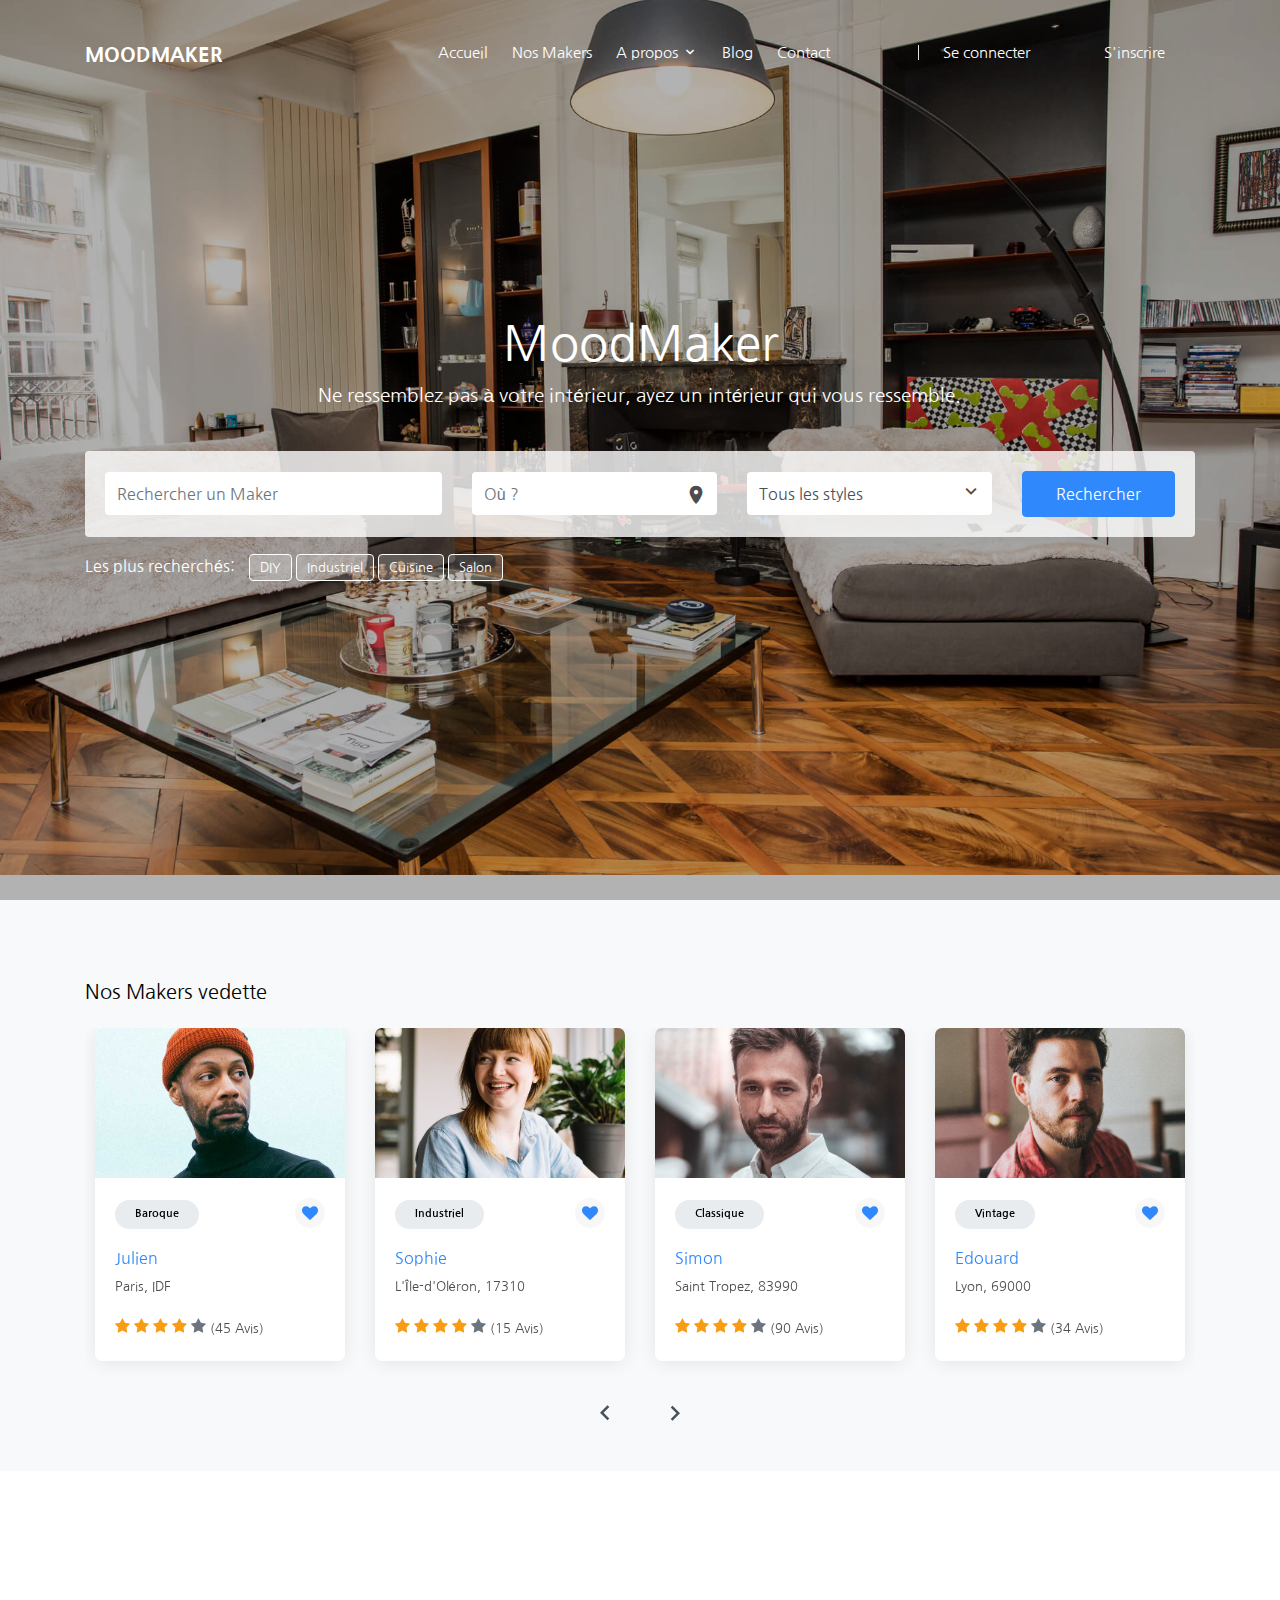
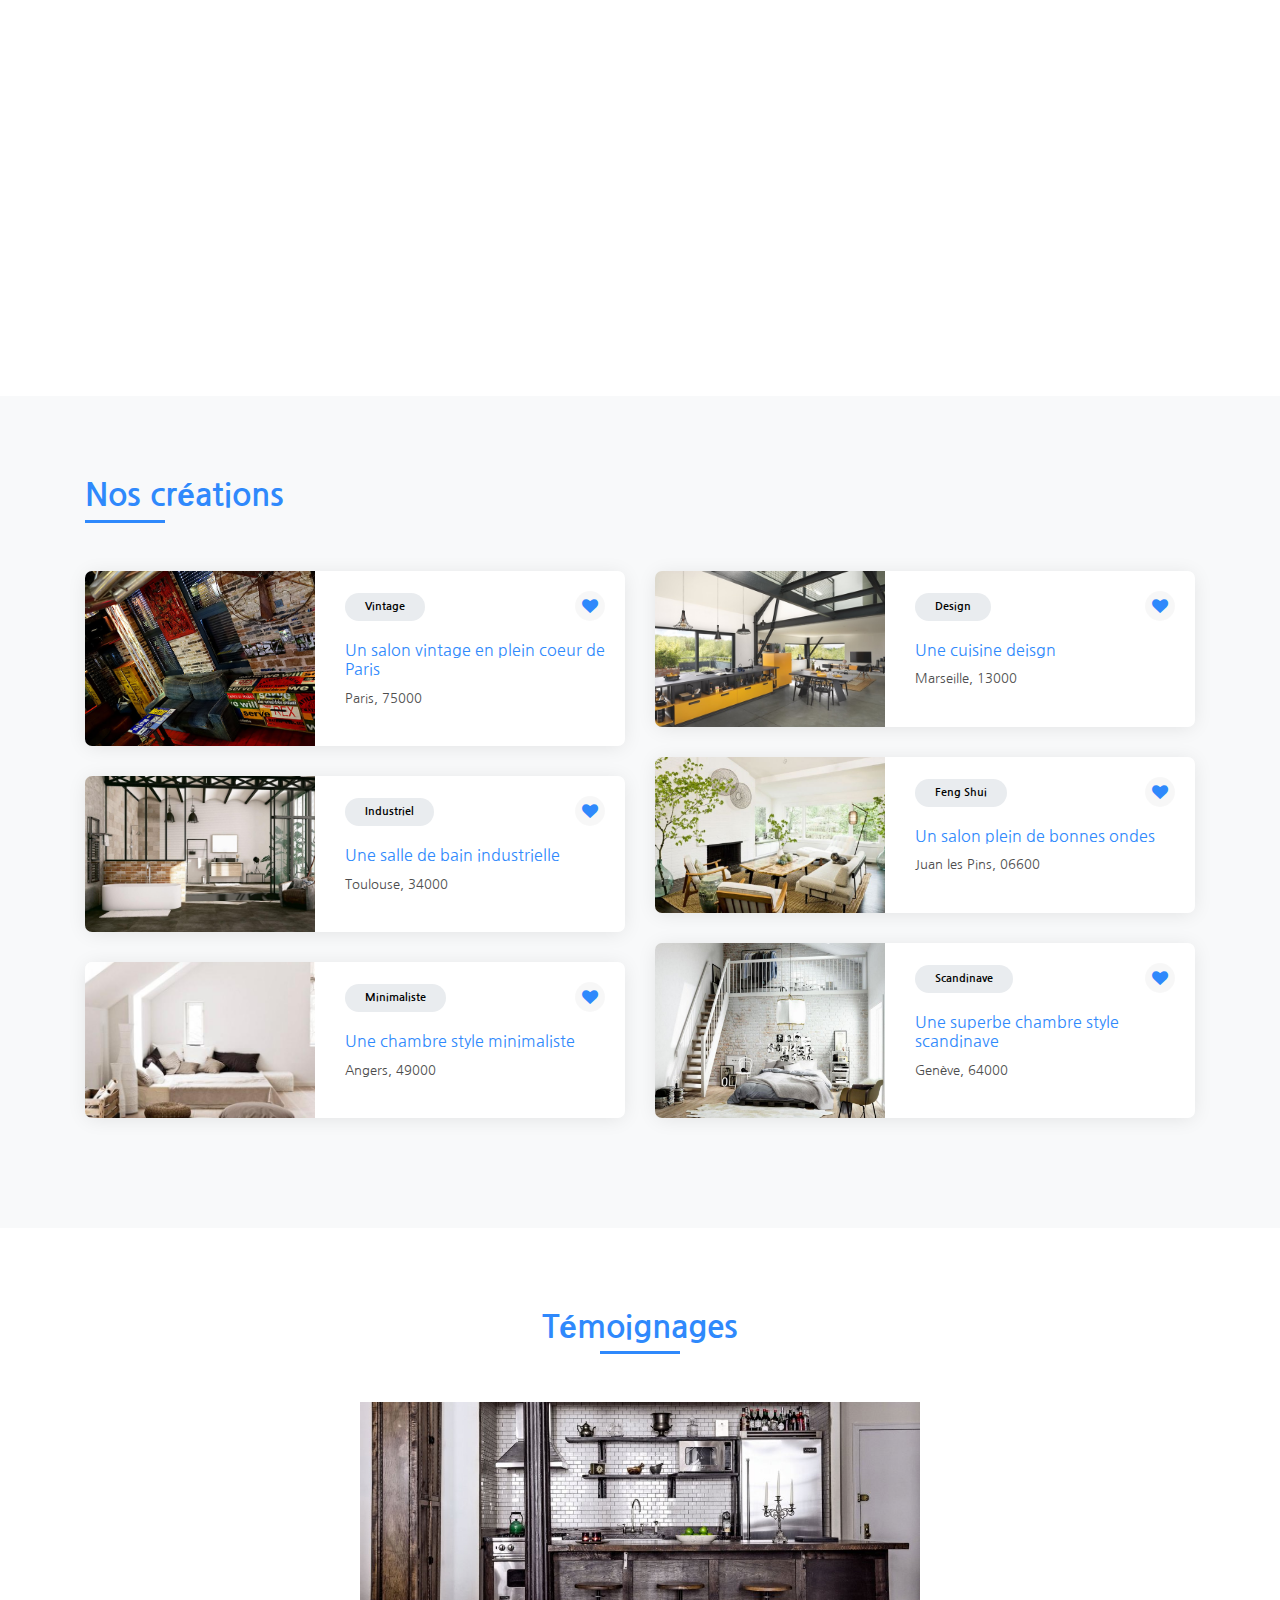
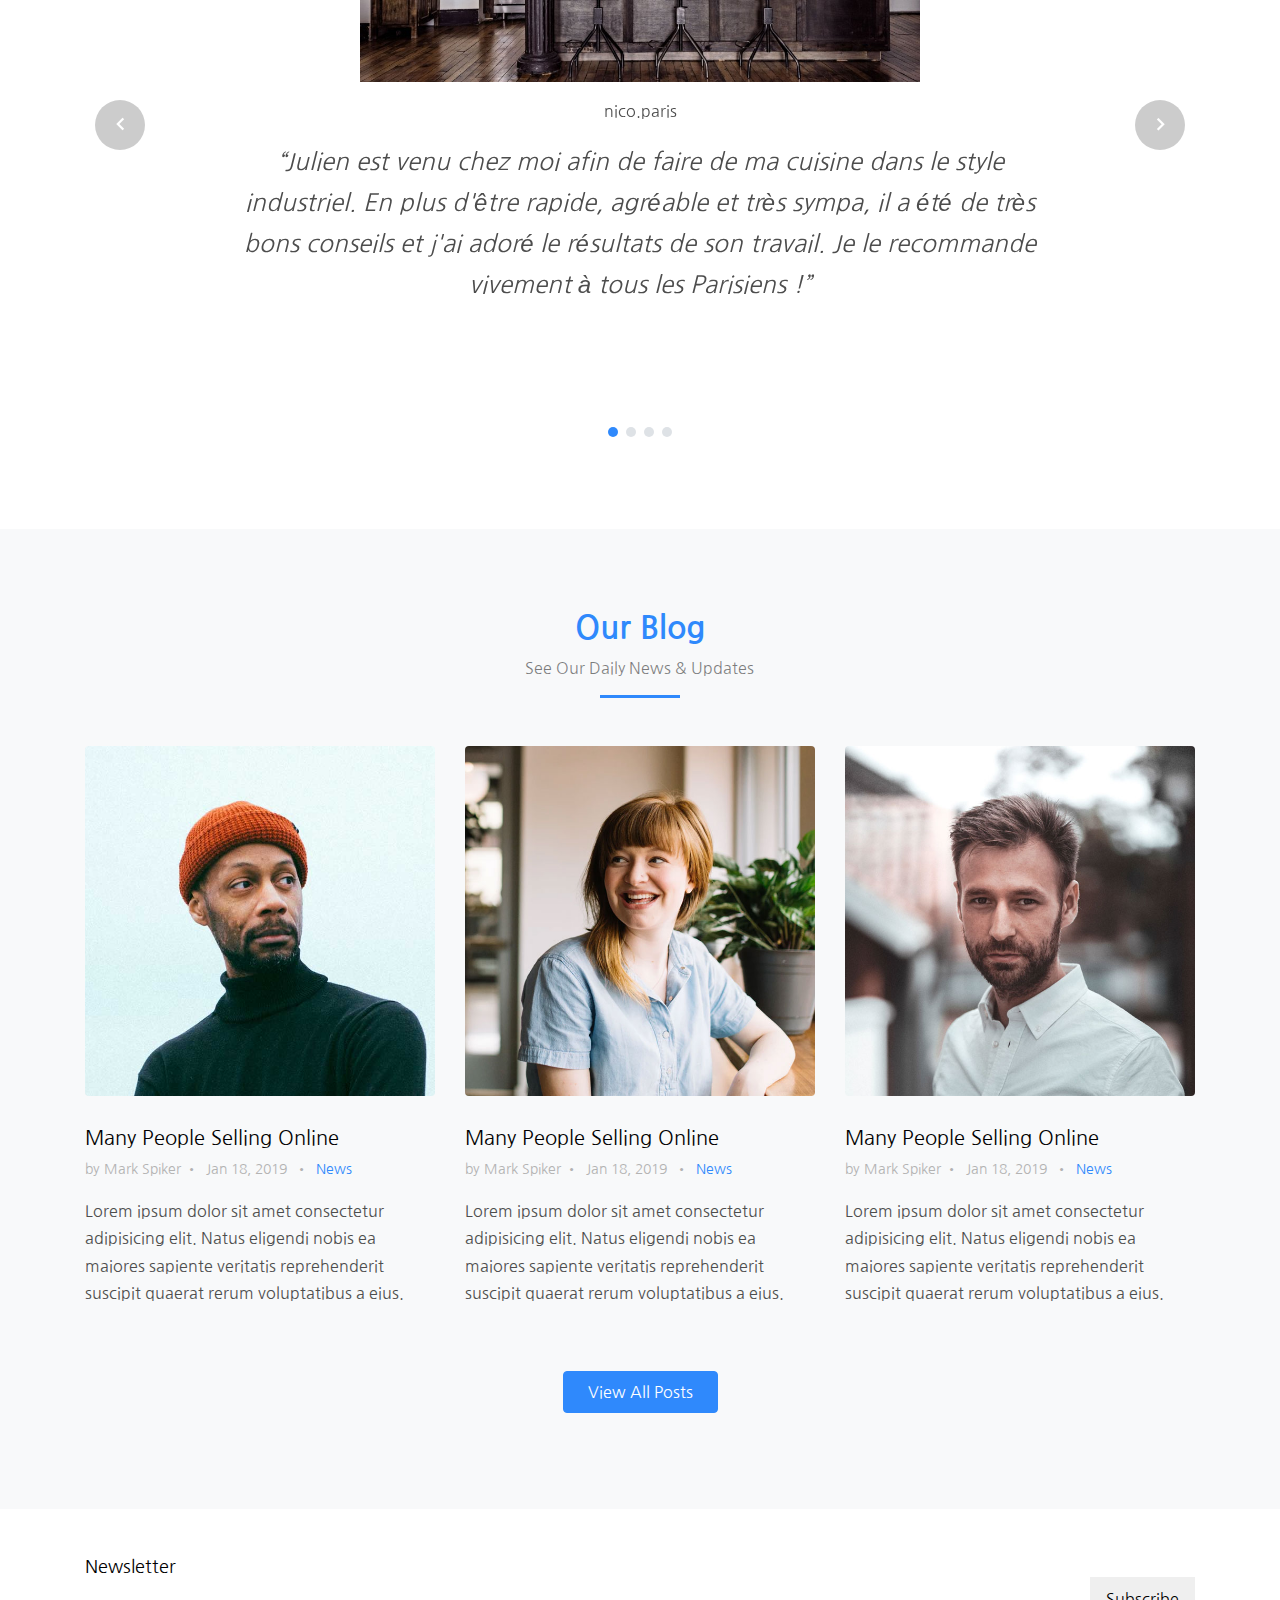
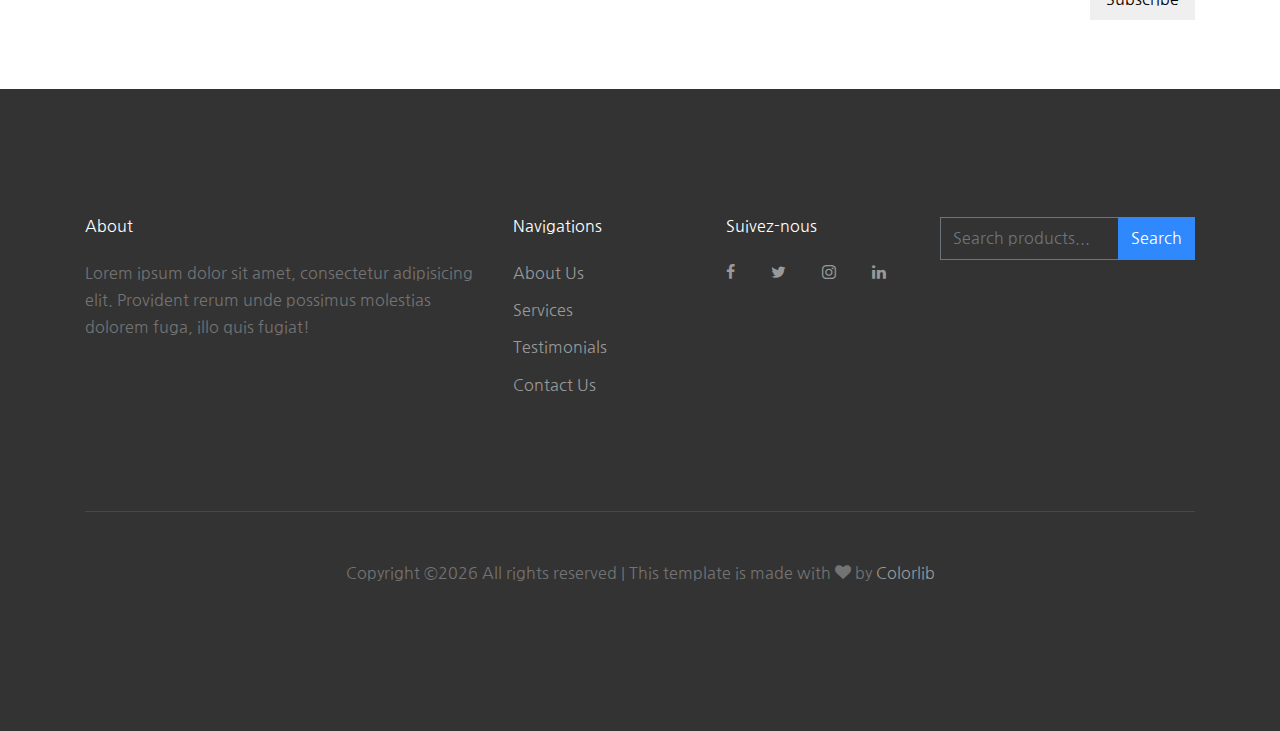
==== commit 3459ca9c: "version 17/06" ====
--- a/index.html
+++ b/index.html
@@ -327,7 +327,7 @@
           <div class="row align-items-stretch no-gutters">
             <div class="col-sm-6 col-md-4 mb-4 mb-lg-0 col-lg-2">
               <a href="#" class="popular-category h-100">
-                <span class="icon"><span class="flaticon-chair"></span></span>
+                <span class="icon"><span class="flaticon-car"></span></span>
                 <span class="caption mb-2 d-block">Classique</span>
                 <span class="number">1,921</span>
               </a>
@@ -559,13 +559,13 @@
         <div class="row align-items-center">
           <div class="col-md-6">
             <h2>Newsletter</h2>
-            <p>Tenez-vous au courant des dernières actus déco et retrouvez tous les nouveaux témoignages !</p>
+            <p>Restez au courant des dernières actus déco et retrouvez les derniers témoignages !</p>
           </div>
           <div class="col-md-6">
             
             <form class="d-flex">
               <input type="text" class="form-control" placeholder="Email">
-              <input type="submit" value="S'abonner" class="btn btn-white"> 
+              <input type="submit" value="Subscribe" class="btn btn-white"> 
             </form>
           </div>
         </div>
@@ -606,7 +606,7 @@
               <div class="input-group mb-3">
                 <input type="text" class="form-control border-secondary text-white bg-transparent" placeholder="Search products..." aria-label="Enter Email" aria-describedby="button-addon2">
                 <div class="input-group-append">
-                  <button class="btn btn-primary text-white" type="button" id="button-addon2">Recherche</button>
+                  <button class="btn btn-primary text-white" type="button" id="button-addon2">Search</button>
                 </div>
               </div>
             </form>
--- a/css/style.css
+++ b/css/style.css
@@ -1738,7 +1738,7 @@
     margin-right: 0 !important; }
 
 .newsletter h2 {
-  color: #fff;
+  color: black;
   font-size: 18px; }
 
 .newsletter p {
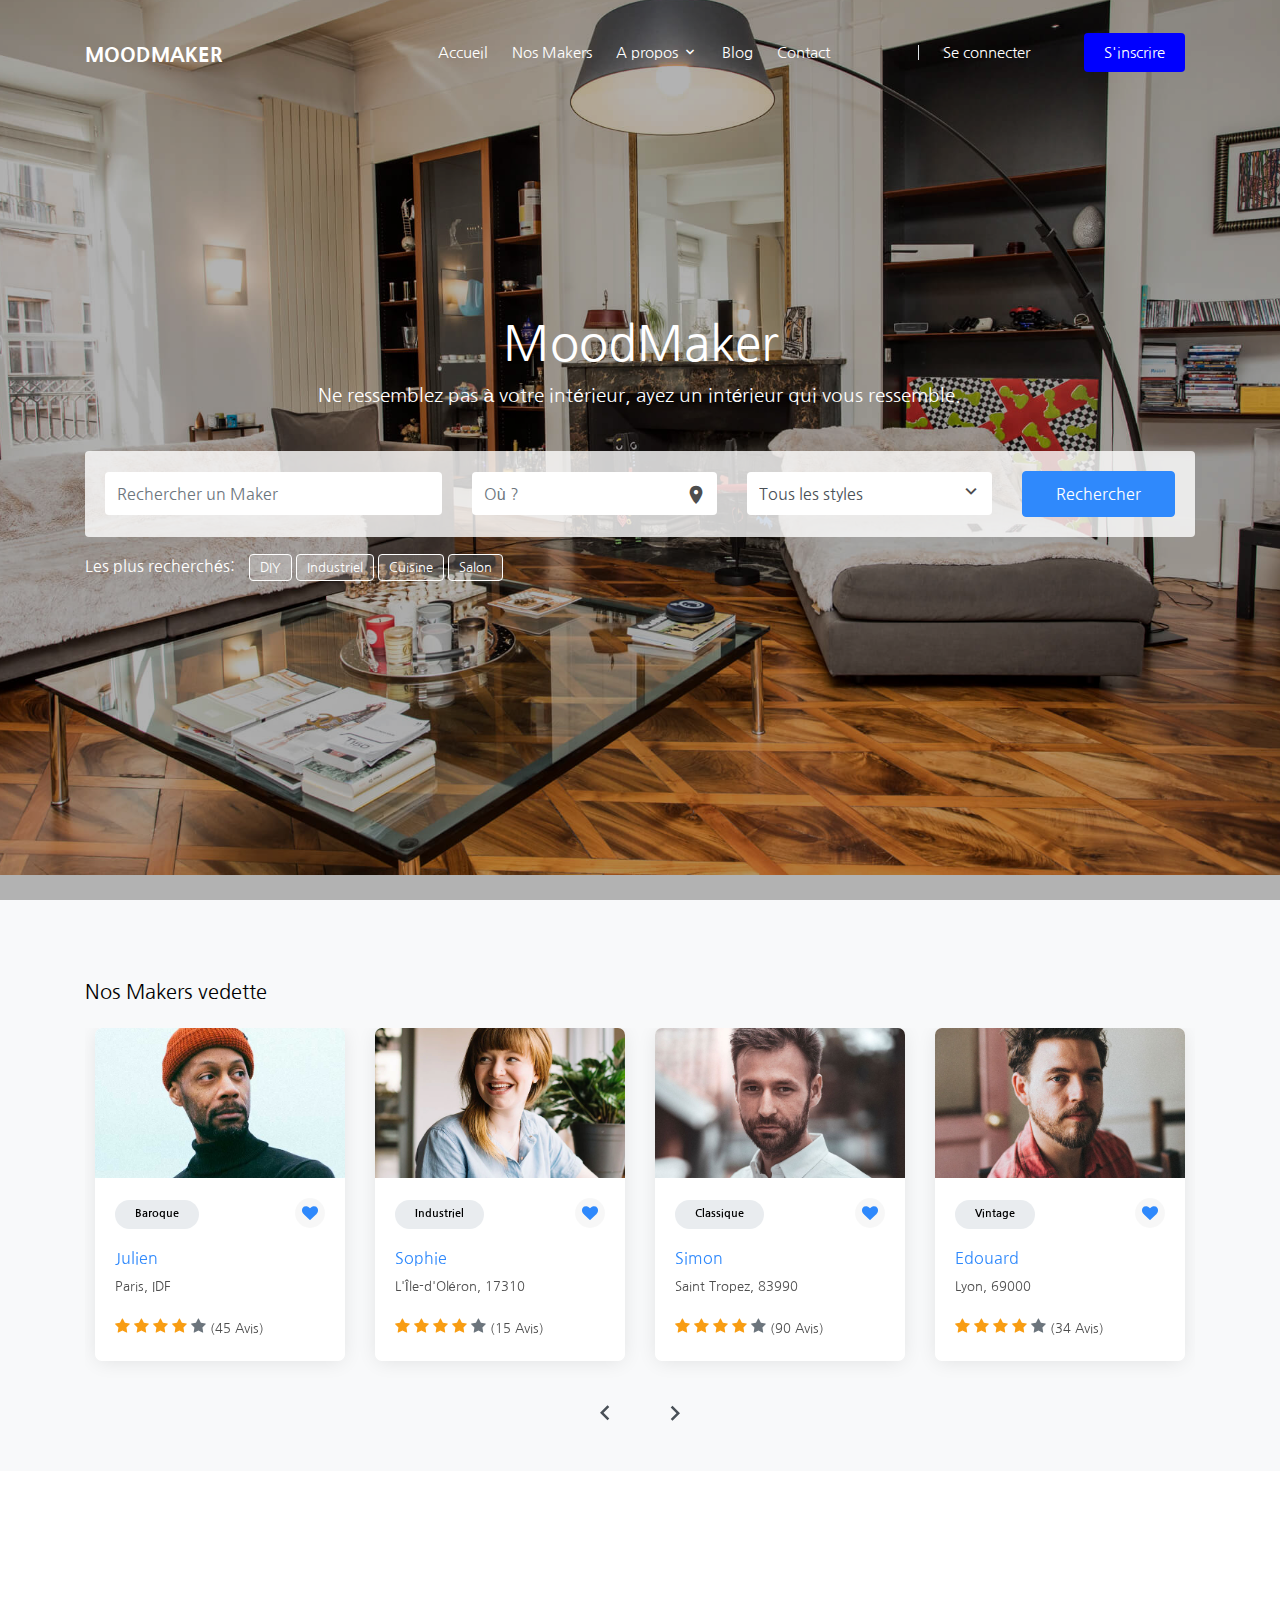
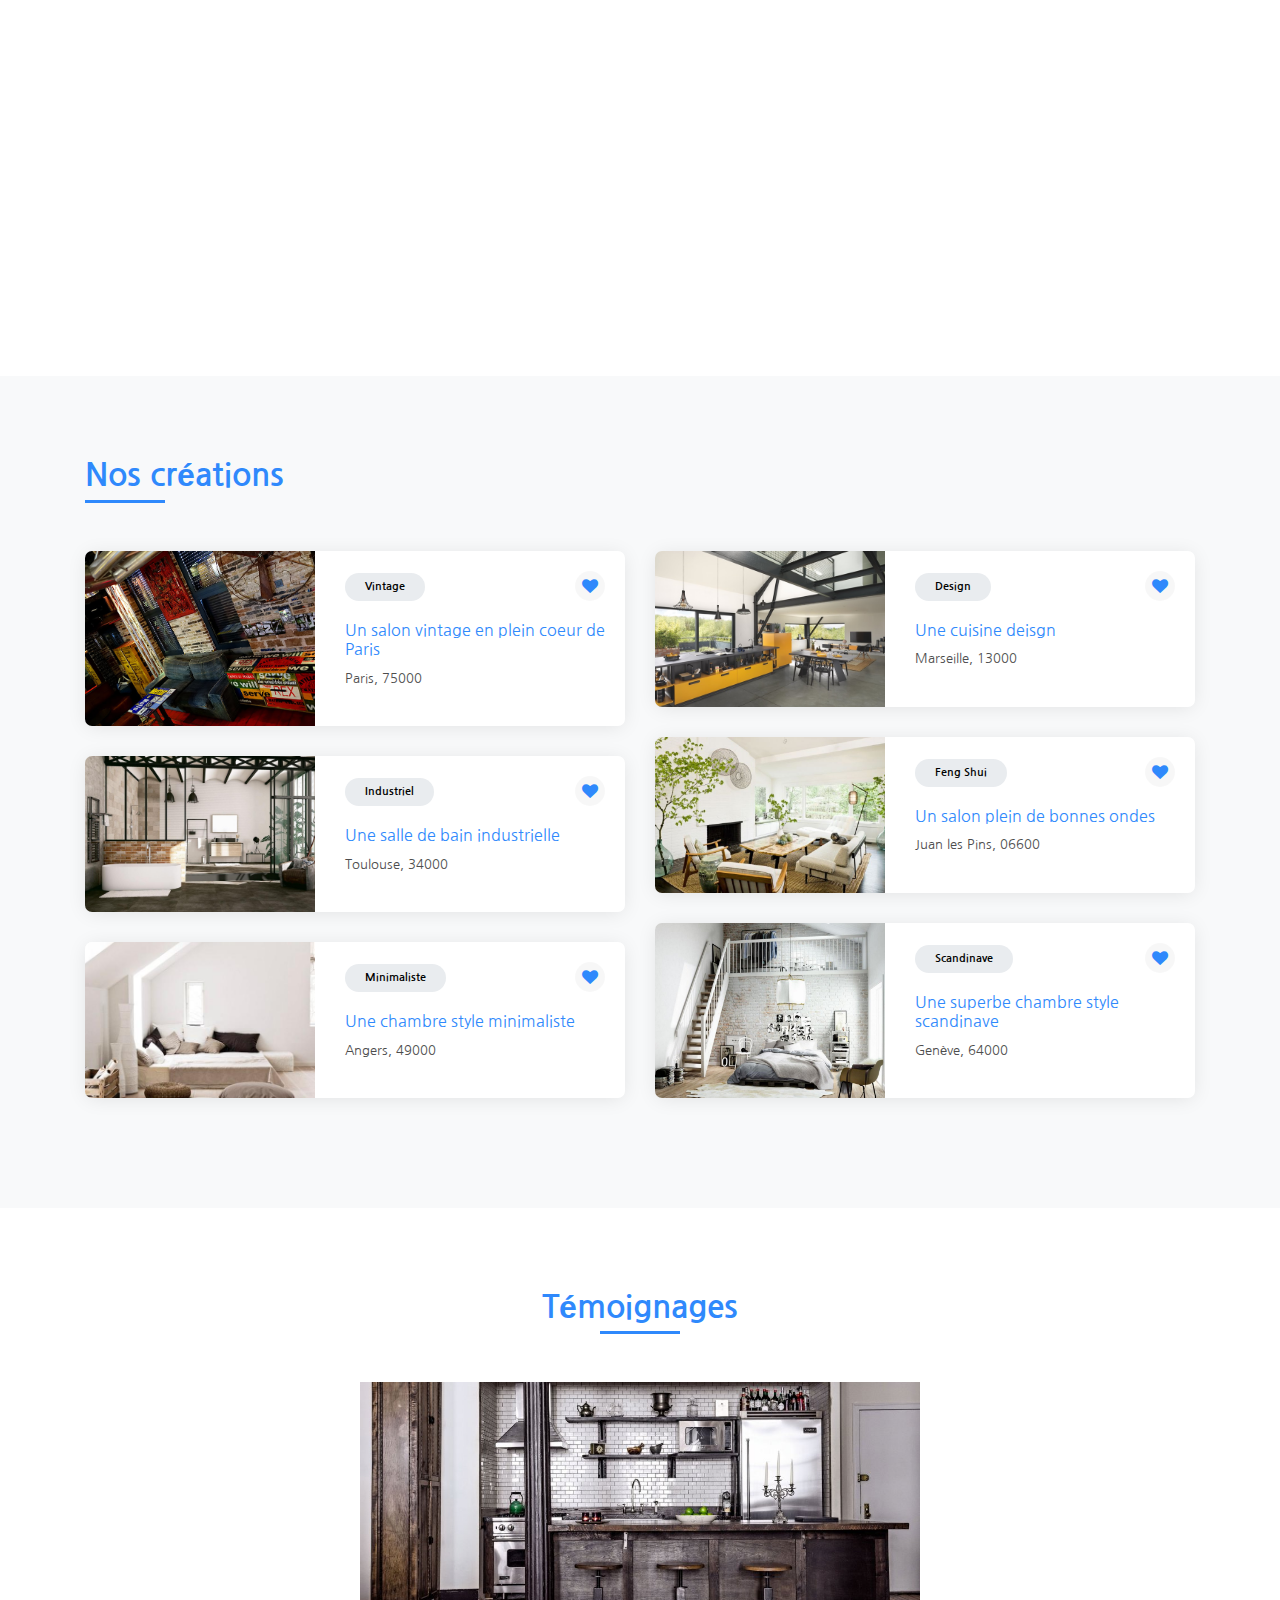
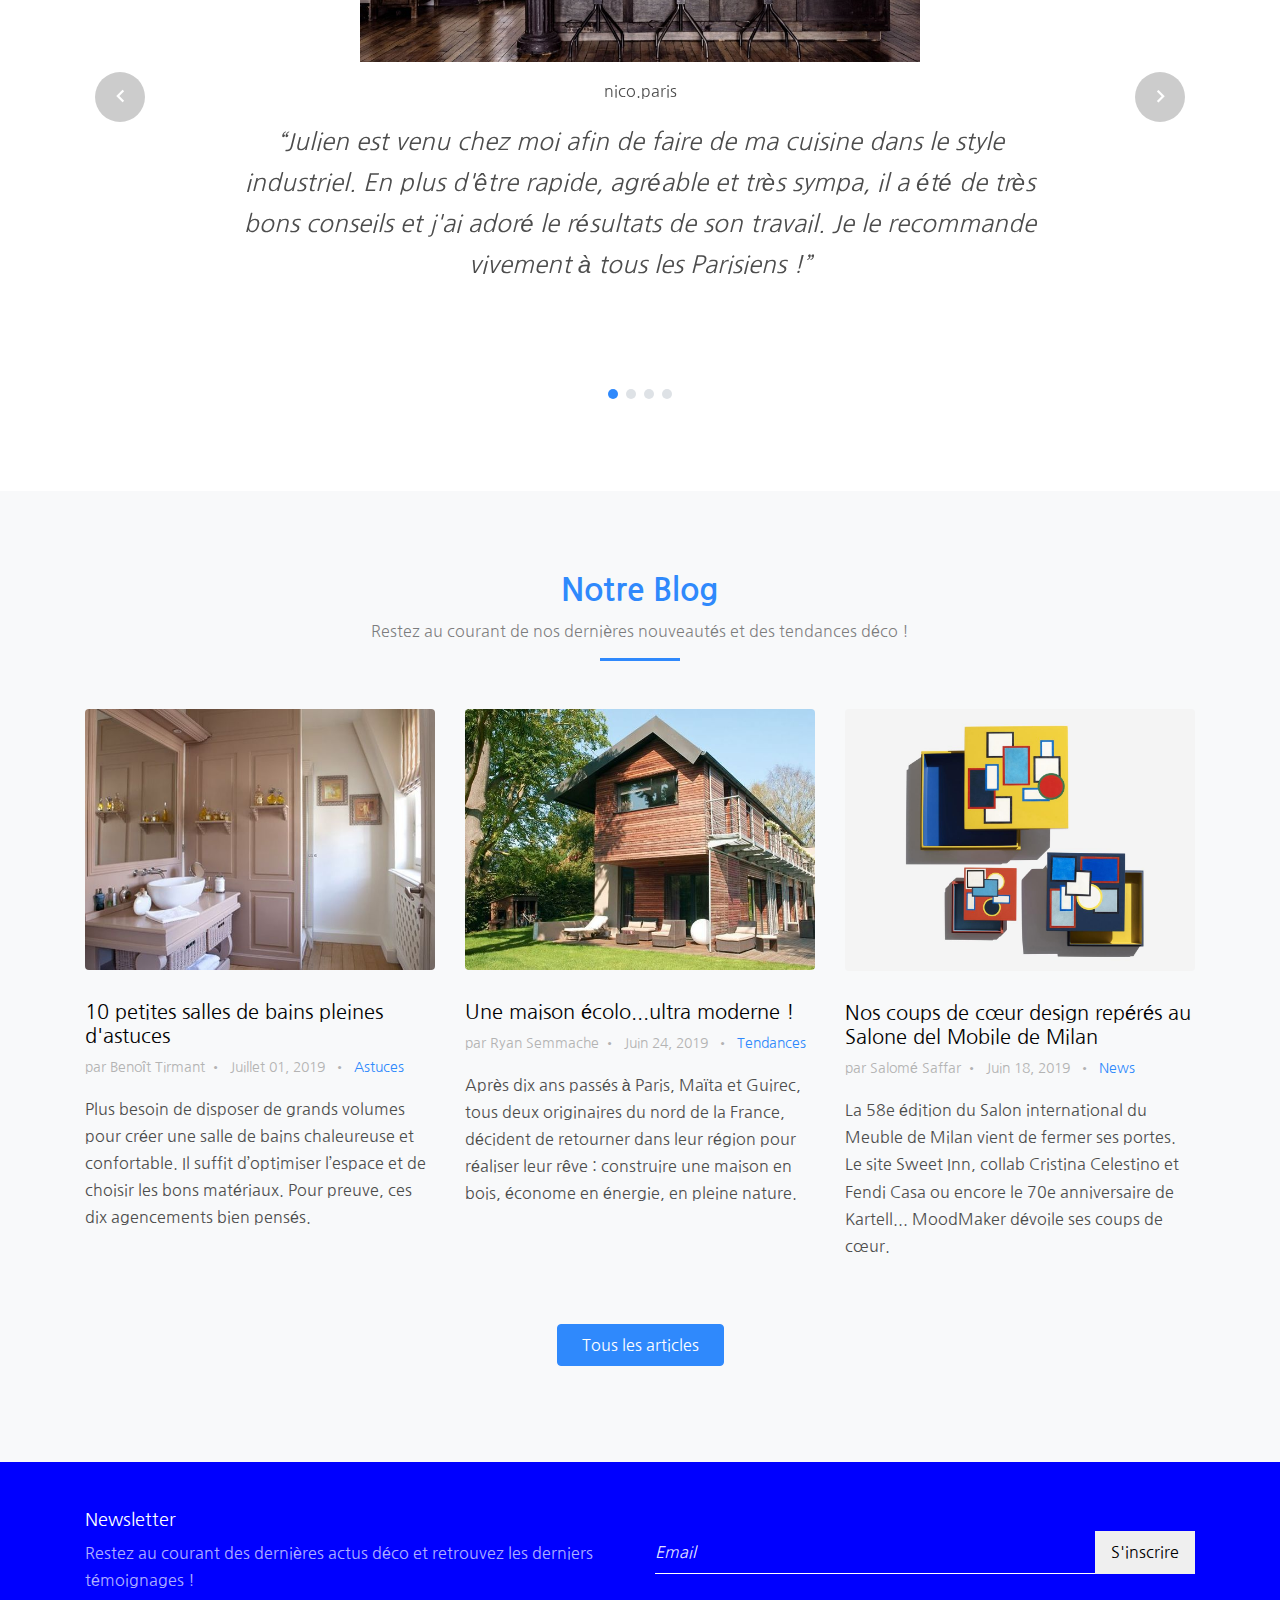
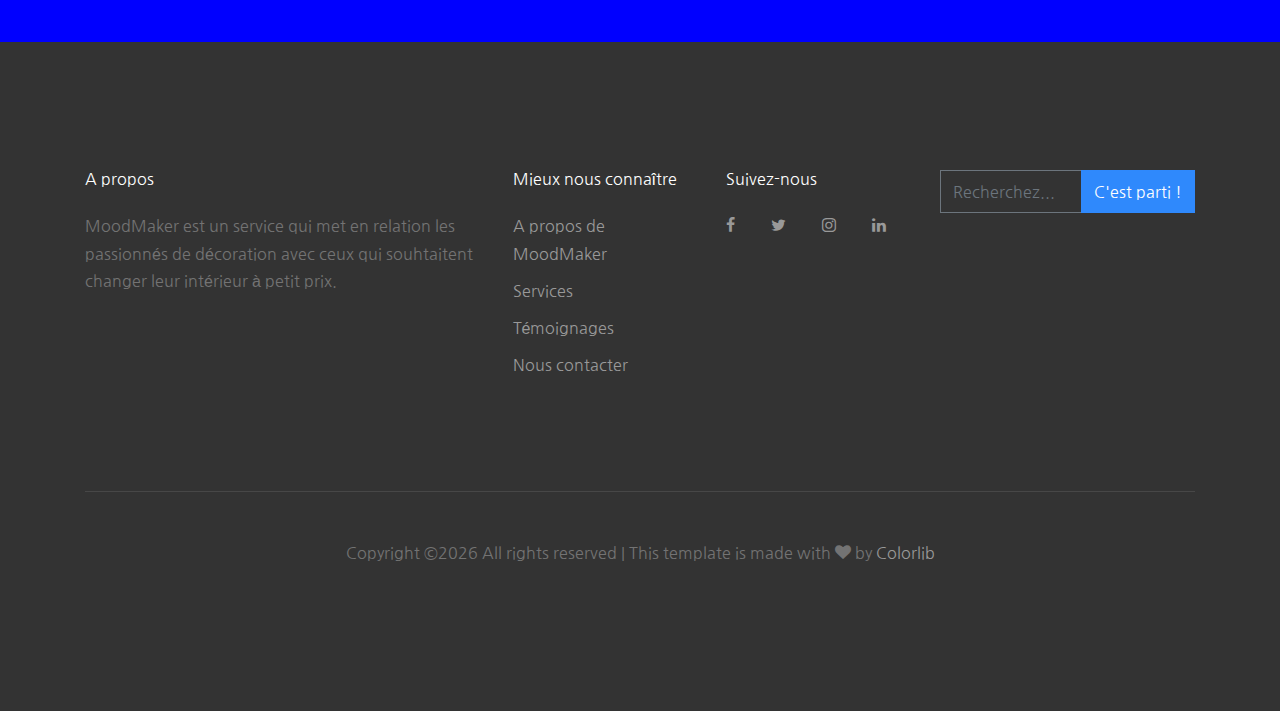
==== commit dbbebf39: "Moodmaker final" ====
--- a/index.html
+++ b/index.html
@@ -327,30 +327,30 @@
           <div class="row align-items-stretch no-gutters">
             <div class="col-sm-6 col-md-4 mb-4 mb-lg-0 col-lg-2">
               <a href="#" class="popular-category h-100">
-                <span class="icon"><span class="flaticon-car"></span></span>
-                <span class="caption mb-2 d-block">Classique</span>
+                <span class="icon"><span class="icon-leaf "></span></span>
+                <span class="caption mb-2 d-block">Nature</span>
                 <span class="number">1,921</span>
               </a>
             </div>
 
             <div class="col-sm-6 col-md-4 mb-4 mb-lg-0 col-lg-2">
               <a href="#" class="popular-category h-100">
-                <span class="icon"><span class="flaticon-closet"></span></span>
-                <span class="caption mb-2 d-block">Minimaliste</span>
+                <span class="icon"><span class="icon-hand-peace-o"></span></span>
+                <span class="caption mb-2 d-block">Feng Shui</span>
                 <span class="number">2,339</span>
               </a>
             </div>
 
             <div class="col-sm-6 col-md-4 mb-4 mb-lg-0 col-lg-2">
               <a href="#" class="popular-category h-100">
-                <span class="icon"><span class="flaticon-home"></span></span>
+                <span class="icon"><span class="icon-industry"></span></span>
                 <span class="caption mb-2 d-block">Industriel</span>
                 <span class="number">4,398</span>
               </a>
             </div>
             <div class="col-sm-6 col-md-4 mb-4 mb-lg-0 col-lg-2">
               <a href="#" class="popular-category h-100">
-                <span class="icon"><span class="flaticon-open-book"></span></span>
+                <span class="icon"><span class="icon-key"></span></span>
                 <span class="caption mb-2 d-block">Baroque</span>
                 <span class="number">3,298</span>
               </a>
@@ -358,7 +358,7 @@
             
             <div class="col-sm-6 col-md-4 mb-4 mb-lg-0 col-lg-2">
               <a href="#" class="popular-category h-100">
-                <span class="icon"><span class="flaticon-tv"></span></span>
+                <span class="icon"><span class="icon-glass"></span></span>
                 <span class="caption mb-2 d-block">Design</span>
                 <span class="number">`2,932</span>
               </a>
@@ -366,7 +366,7 @@
             
             <div class="col-sm-6 col-md-4 mb-4 mb-lg-0 col-lg-2">
               <a href="#" class="popular-category h-100">
-                <span class="icon"><span class="flaticon-pizza"></span></span>
+                <span class="icon"><span class="icon-plus"></span></span>
                 <span class="caption mb-2 d-block">Autres</span>
                 <span class="number">183</span>
               </a>
@@ -481,7 +481,7 @@
                 <img src="images/une-chambre-scandinave-sous-les-toits-02_3.jpg" alt="Image" class="img-fluid mb-3">
                 <p>noémie.delarue</p>
               <blockquote>
-                <p>&ldquo;Lorem ipsum dolor sit amet consectetur adipisicing elit. Consectetur unde reprehenderit aperiam quaerat fugiat repudiandae explicabo animi minima fuga beatae illum eligendi incidunt consequatur. Amet dolores excepturi earum unde iusto.&rdquo;</p>
+                <p>&ldquo;Je suis très satisfaite de mon nouvel intérieur grâce à MoodMaker ! Sophie est très agréable et très douée, ce fut un plaisir de la recevoir chez moi. N'hésitez pas à faire appel à ses services.&rdquo;</p>
               </blockquote>
             </div>
           </div>
@@ -491,7 +491,8 @@
                 <img src="images/salle-de-bain-naturel.jpg" alt="Image" class="img-fluid mb-3">
                 <p>noadu69</p>
               <blockquote>
-                <p>&ldquo;Lorem ipsum dolor sit amet consectetur adipisicing elit. Consectetur unde reprehenderit aperiam quaerat fugiat repudiandae explicabo animi minima fuga beatae illum eligendi incidunt consequatur. Amet dolores excepturi earum unde iusto.&rdquo;</p>
+                <p>&ldquo;
+                    Edouard s'est déplacé chez moi et a très vite compris ce que je cherchais. Il m'a conseillé, donné des astuces et a mit en pratique ma vision. J'ai eu tout de suite confiance en lui et il est très doué. Merci à lui !&rdquo;</p>
               </blockquote>
             </div>
           </div>
@@ -499,9 +500,9 @@
           <div>
             <div class="testimonial">
                 <img src="images/tikimob-dressing-4.jpg" alt="Image" class="img-fluid mb-3">
-                <p>Bruce Rogers</p>
+                <p>john44</p>
               <blockquote>
-                <p>&ldquo;Lorem ipsum dolor sit amet consectetur adipisicing elit. Consectetur unde reprehenderit aperiam quaerat fugiat repudiandae explicabo animi minima fuga beatae illum eligendi incidunt consequatur. Amet dolores excepturi earum unde iusto.&rdquo;</p>
+                <p>&ldquo;INCROYABLE ! J'ai enfin le dressing de mes rêves pour ma femme et moi. Le prix fut très raisonnable grâce à MoodMaker. Merci Elodie !&rdquo;</p>
               </blockquote>
             </div>
           </div>
@@ -516,38 +517,38 @@
       <div class="container">
         <div class="row justify-content-center mb-5">
           <div class="col-md-7 text-center border-primary">
-            <h2 class="font-weight-light text-primary">Our Blog</h2>
-            <p class="color-black-opacity-5">See Our Daily News &amp; Updates</p>
+            <h2 class="font-weight-light text-primary">Notre Blog</h2>
+            <p class="color-black-opacity-5">Restez au courant de nos dernières nouveautés et des tendances déco !</p>
           </div>
         </div>
         <div class="row mb-3 align-items-stretch">
           <div class="col-md-6 col-lg-4 mb-4 mb-lg-4">
             <div class="h-entry">
-              <img src="images/img_1.jpg" alt="Image" class="img-fluid rounded">
-              <h2 class="font-size-regular"><a href="#" class="text-black">Many People Selling Online</a></h2>
-              <div class="meta mb-3">by Mark Spiker<span class="mx-1">&bullet;</span> Jan 18, 2019 <span class="mx-1">&bullet;</span> <a href="#">News</a></div>
-              <p>Lorem ipsum dolor sit amet consectetur adipisicing elit. Natus eligendi nobis ea maiores sapiente veritatis reprehenderit suscipit quaerat rerum voluptatibus a eius.</p>
+              <img src="images/Petite-salle-de-bains-de-5-m2.jpg" alt="Image" class="img-fluid rounded">
+              <h2 class="font-size-regular"><a href="#" class="text-black">10 petites salles de bains pleines d'astuces</a></h2>
+              <div class="meta mb-3">par Benoît Tirmant<span class="mx-1">&bullet;</span> Juillet 01, 2019 <span class="mx-1">&bullet;</span> <a href="#">Astuces</a></div>
+              <p>Plus besoin de disposer de grands volumes pour créer une salle de bains chaleureuse et confortable. Il suffit d’optimiser l’espace et de choisir les bons matériaux. Pour preuve, ces dix agencements bien pensés.</p>
             </div> 
           </div>
           <div class="col-md-6 col-lg-4 mb-4 mb-lg-4">
             <div class="h-entry">
-              <img src="images/img_2.jpg" alt="Image" class="img-fluid rounded">
-              <h2 class="font-size-regular"><a href="#" class="text-black">Many People Selling Online</a></h2>
-              <div class="meta mb-3">by Mark Spiker<span class="mx-1">&bullet;</span> Jan 18, 2019 <span class="mx-1">&bullet;</span> <a href="#">News</a></div>
-              <p>Lorem ipsum dolor sit amet consectetur adipisicing elit. Natus eligendi nobis ea maiores sapiente veritatis reprehenderit suscipit quaerat rerum voluptatibus a eius.</p>
+              <img src="images/Une-maison-ecolo-ultra-moderne.jpg" alt="Image" class="img-fluid rounded">
+              <h2 class="font-size-regular"><a href="#" class="text-black">Une maison écolo...ultra moderne !</a></h2>
+              <div class="meta mb-3">par Ryan Semmache<span class="mx-1">&bullet;</span> Juin 24, 2019 <span class="mx-1">&bullet;</span> <a href="#">Tendances</a></div>
+              <p>Après dix ans passés à Paris, Maïta et Guirec, tous deux originaires du nord de la France, décident de retourner dans leur région pour réaliser leur rêve : construire une maison en bois, économe en énergie, en pleine nature.</p>
             </div> 
           </div>
           <div class="col-md-6 col-lg-4 mb-4 mb-lg-4">
             <div class="h-entry">
-              <img src="images/img_3.jpg" alt="Image" class="img-fluid rounded">
-              <h2 class="font-size-regular"><a href="#" class="text-black">Many People Selling Online</a></h2>
-              <div class="meta mb-3">by Mark Spiker<span class="mx-1">&bullet;</span> Jan 18, 2019 <span class="mx-1">&bullet;</span> <a href="#">News</a></div>
-              <p>Lorem ipsum dolor sit amet consectetur adipisicing elit. Natus eligendi nobis ea maiores sapiente veritatis reprehenderit suscipit quaerat rerum voluptatibus a eius.</p>
+              <img src="images/les-coups-de-coeur-reperes-au-salone-del-mobile-de-milan_0.jpg" alt="Image" class="img-fluid rounded">
+              <h2 class="font-size-regular"><a href="#" class="text-black">Nos coups de cœur design repérés au Salone del Mobile de Milan</a></h2>
+              <div class="meta mb-3">par Salomé Saffar<span class="mx-1">&bullet;</span> Juin 18, 2019 <span class="mx-1">&bullet;</span> <a href="#">News</a></div>
+              <p>La 58e édition du Salon international du Meuble de Milan vient de fermer ses portes. Le site Sweet Inn, collab Cristina Celestino et Fendi Casa ou encore le 70e anniversaire de Kartell... MoodMaker dévoile ses coups de cœur.</p>
             </div>
           </div>
 
           <div class="col-12 text-center mt-4">
-            <a href="#" class="btn btn-primary rounded py-2 px-4 text-white">View All Posts</a>
+            <a href="#" class="btn btn-primary rounded py-2 px-4 text-white">Tous les articles</a>
           </div>
         </div>
       </div>
@@ -565,7 +566,7 @@
             
             <form class="d-flex">
               <input type="text" class="form-control" placeholder="Email">
-              <input type="submit" value="Subscribe" class="btn btn-white"> 
+              <input type="submit" value="S'inscrire" class="btn btn-white"> 
             </form>
           </div>
         </div>
@@ -579,17 +580,17 @@
           <div class="col-md-9">
             <div class="row">
               <div class="col-md-6">
-                <h2 class="footer-heading mb-4">About</h2>
-                <p>Lorem ipsum dolor sit amet, consectetur adipisicing elit. Provident rerum unde possimus molestias dolorem fuga, illo quis fugiat!</p>
+                <h2 class="footer-heading mb-4">A propos</h2>
+                <p>MoodMaker est un service qui met en relation les passionnés de décoration avec ceux qui souhtaitent changer leur intérieur à petit prix.</p>
               </div>
               
               <div class="col-md-3">
-                <h2 class="footer-heading mb-4">Navigations</h2>
+                <h2 class="footer-heading mb-4">Mieux nous connaître</h2>
                 <ul class="list-unstyled">
-                  <li><a href="#">About Us</a></li>
+                  <li><a href="#">A propos de MoodMaker</a></li>
                   <li><a href="#">Services</a></li>
-                  <li><a href="#">Testimonials</a></li>
-                  <li><a href="#">Contact Us</a></li>
+                  <li><a href="#">Témoignages</a></li>
+                  <li><a href="#">Nous contacter</a></li>
                 </ul>
               </div>
               <div class="col-md-3">
@@ -604,9 +605,9 @@
           <div class="col-md-3">
             <form action="#" method="post">
               <div class="input-group mb-3">
-                <input type="text" class="form-control border-secondary text-white bg-transparent" placeholder="Search products..." aria-label="Enter Email" aria-describedby="button-addon2">
+                <input type="text" class="form-control border-secondary text-white bg-transparent" placeholder="Recherchez..." aria-label="Enter Email" aria-describedby="button-addon2">
                 <div class="input-group-append">
-                  <button class="btn btn-primary text-white" type="button" id="button-addon2">Search</button>
+                  <button class="btn btn-primary text-white" type="button" id="button-addon2">C'est parti !</button>
                 </div>
               </div>
             </form>
